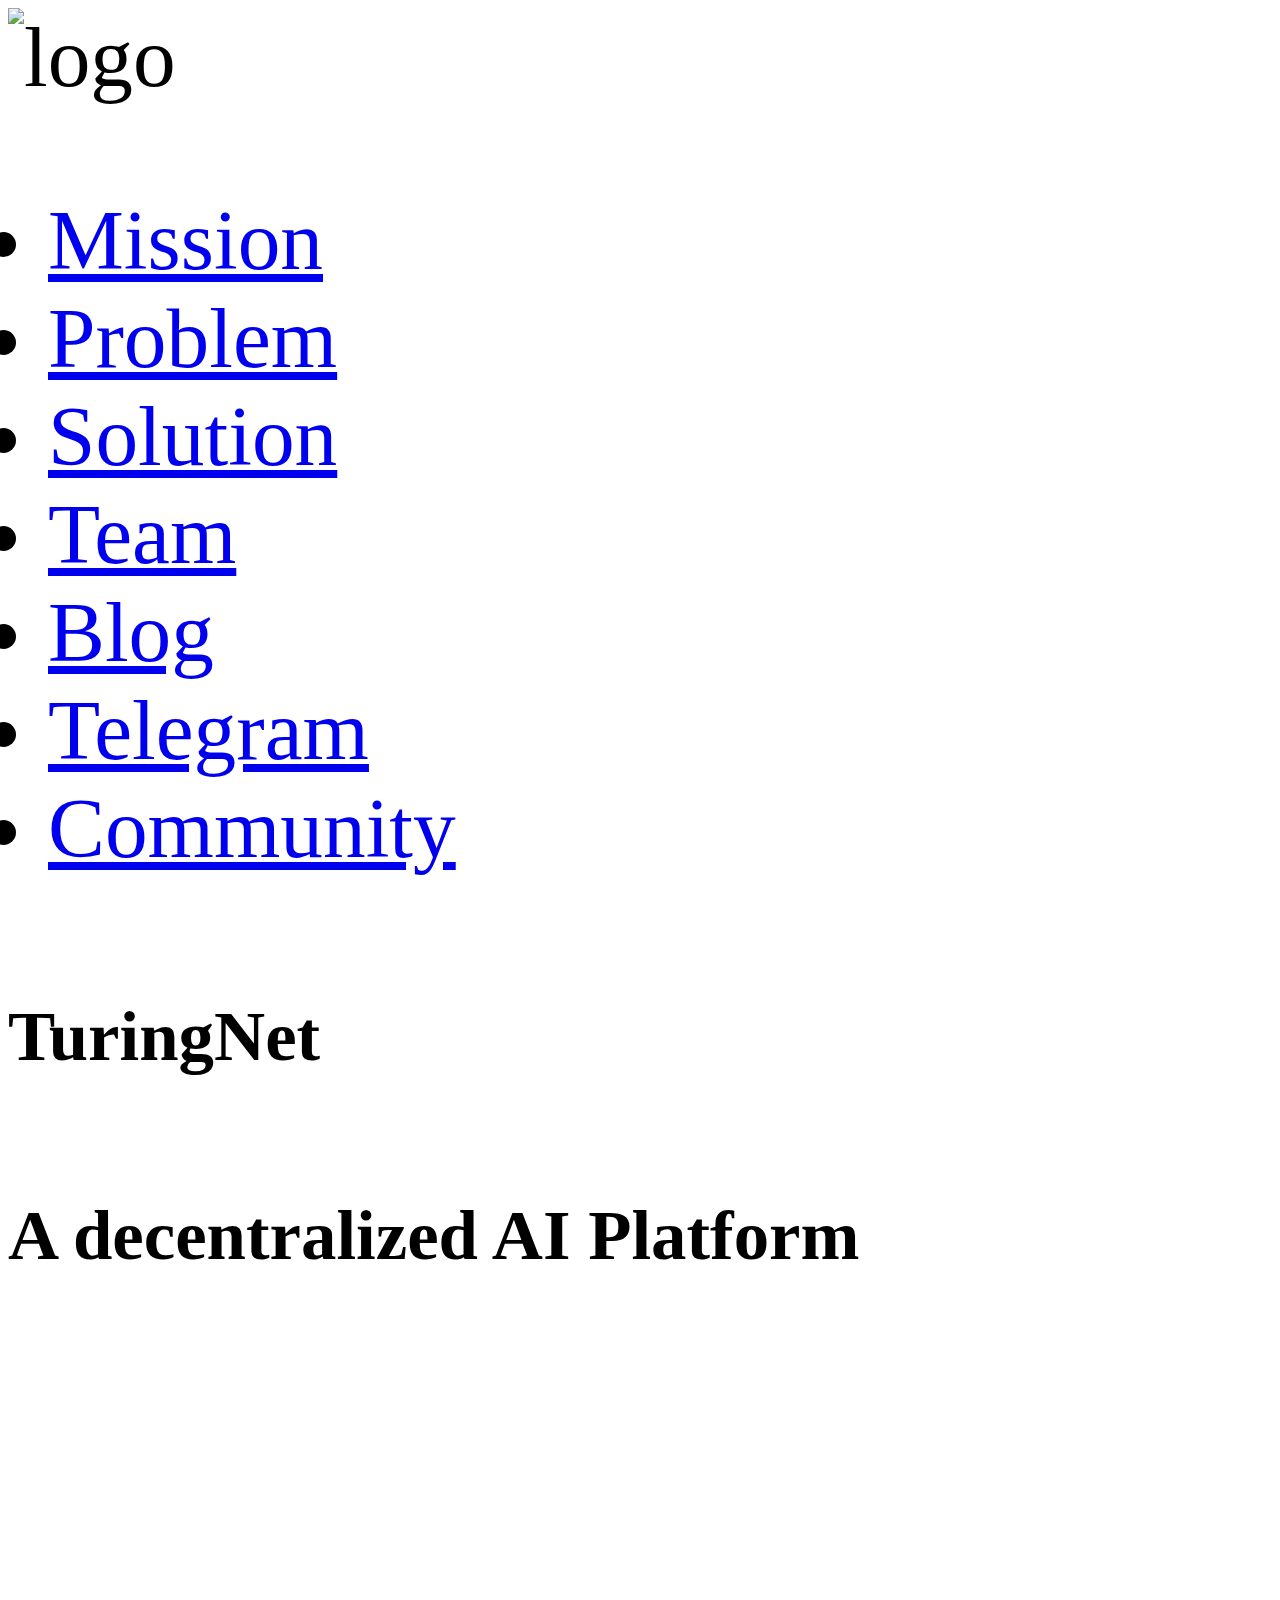
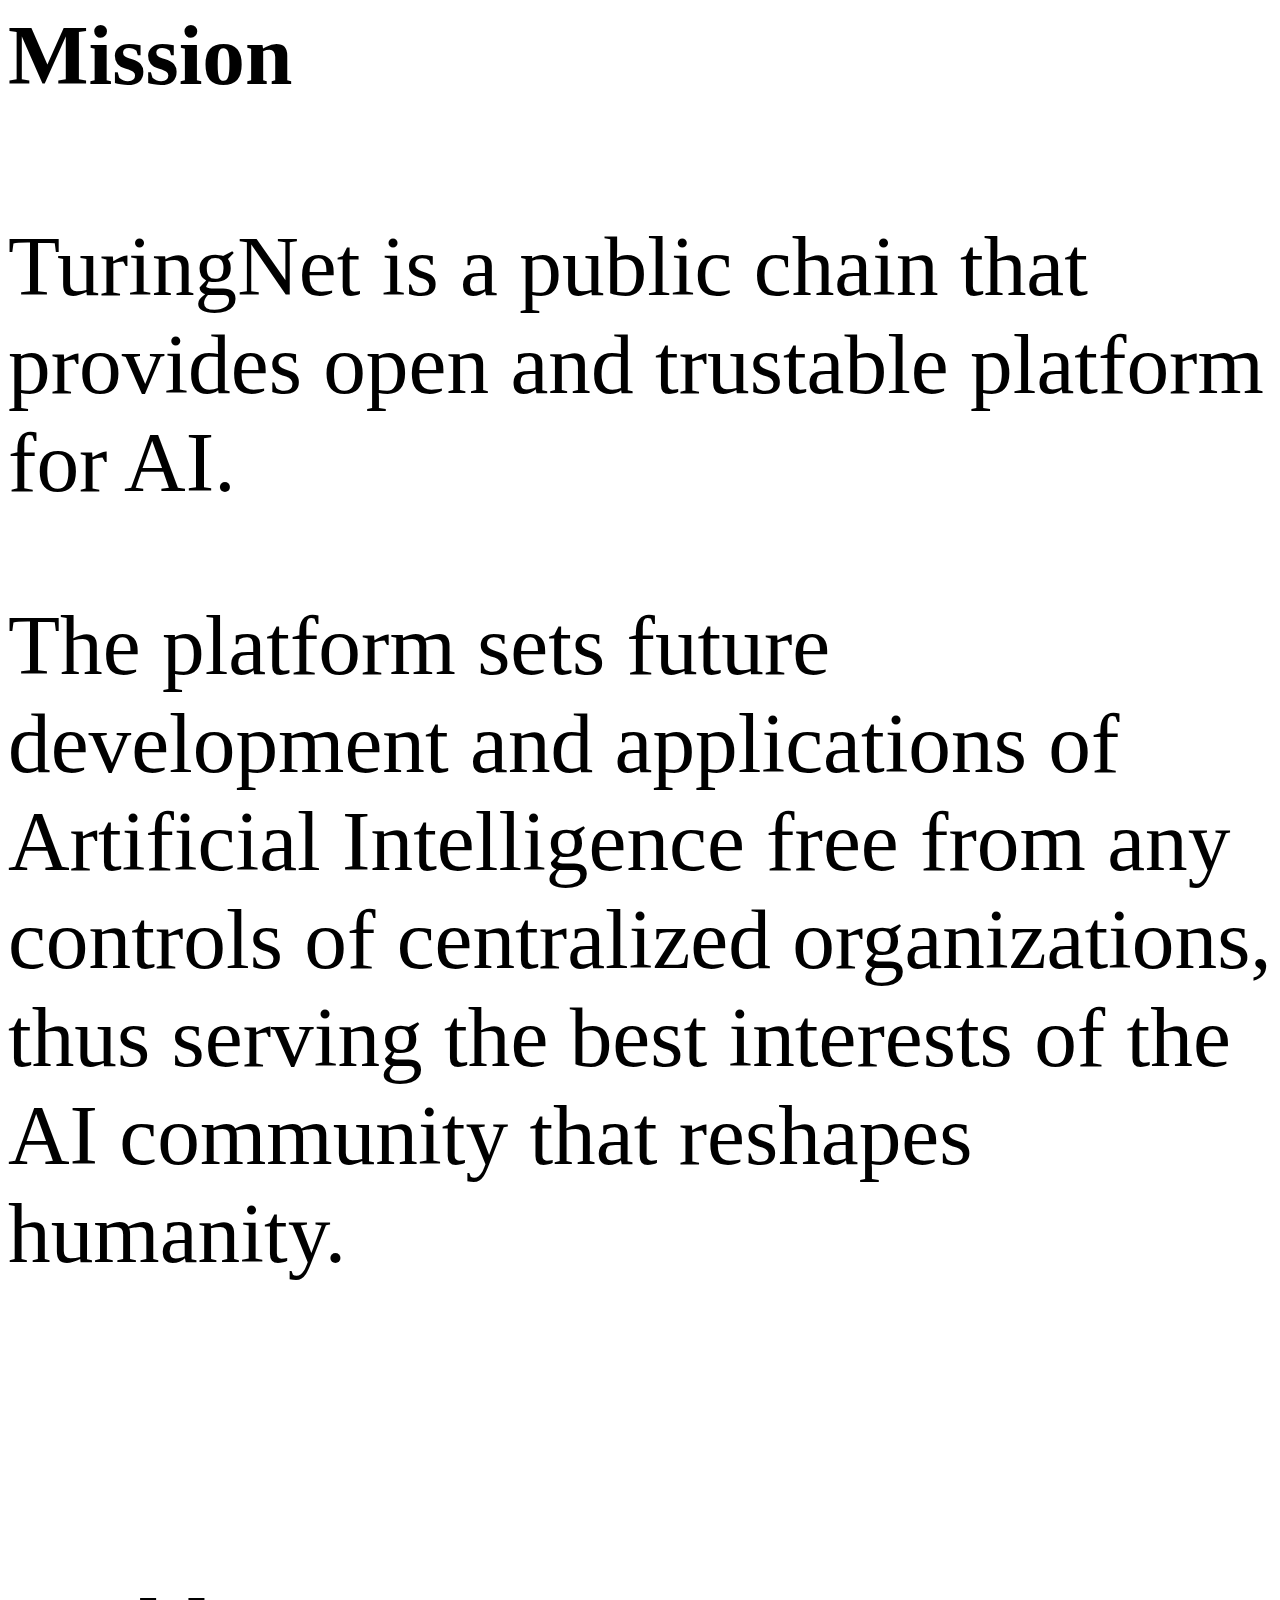
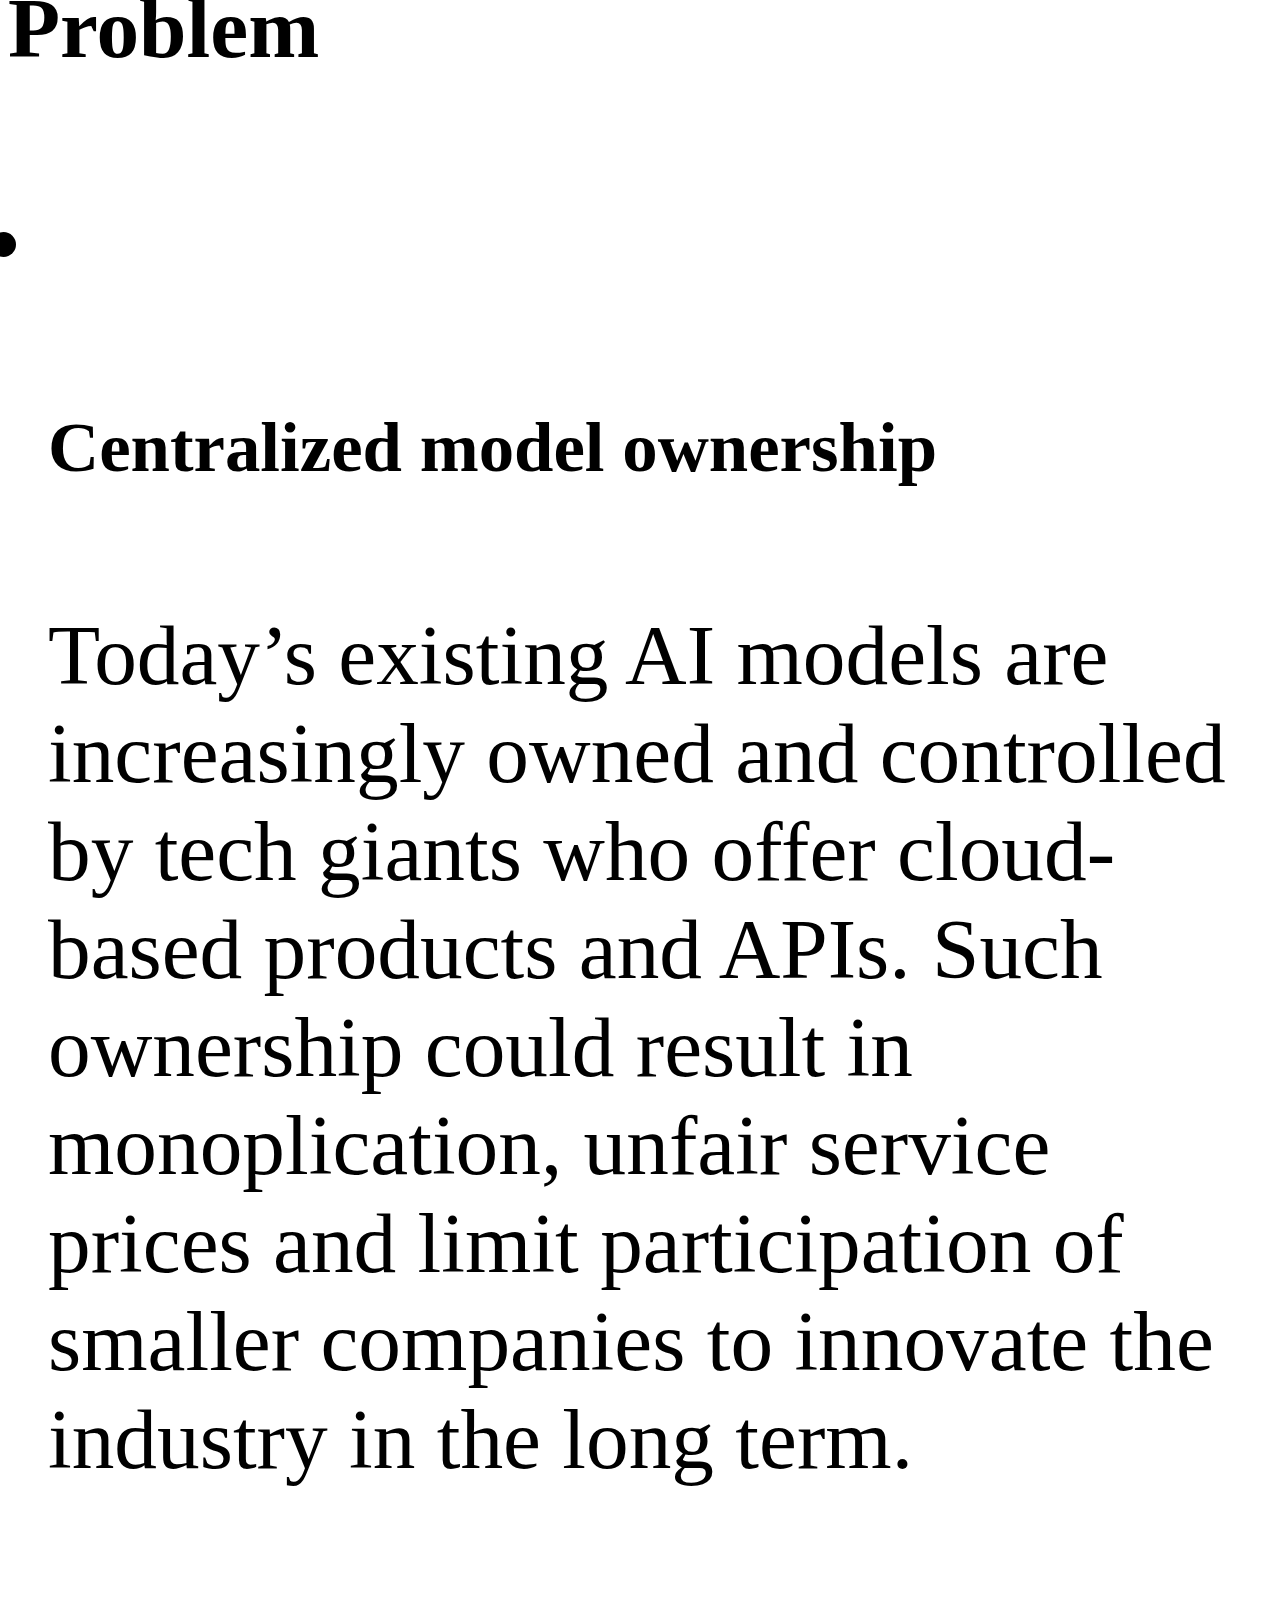
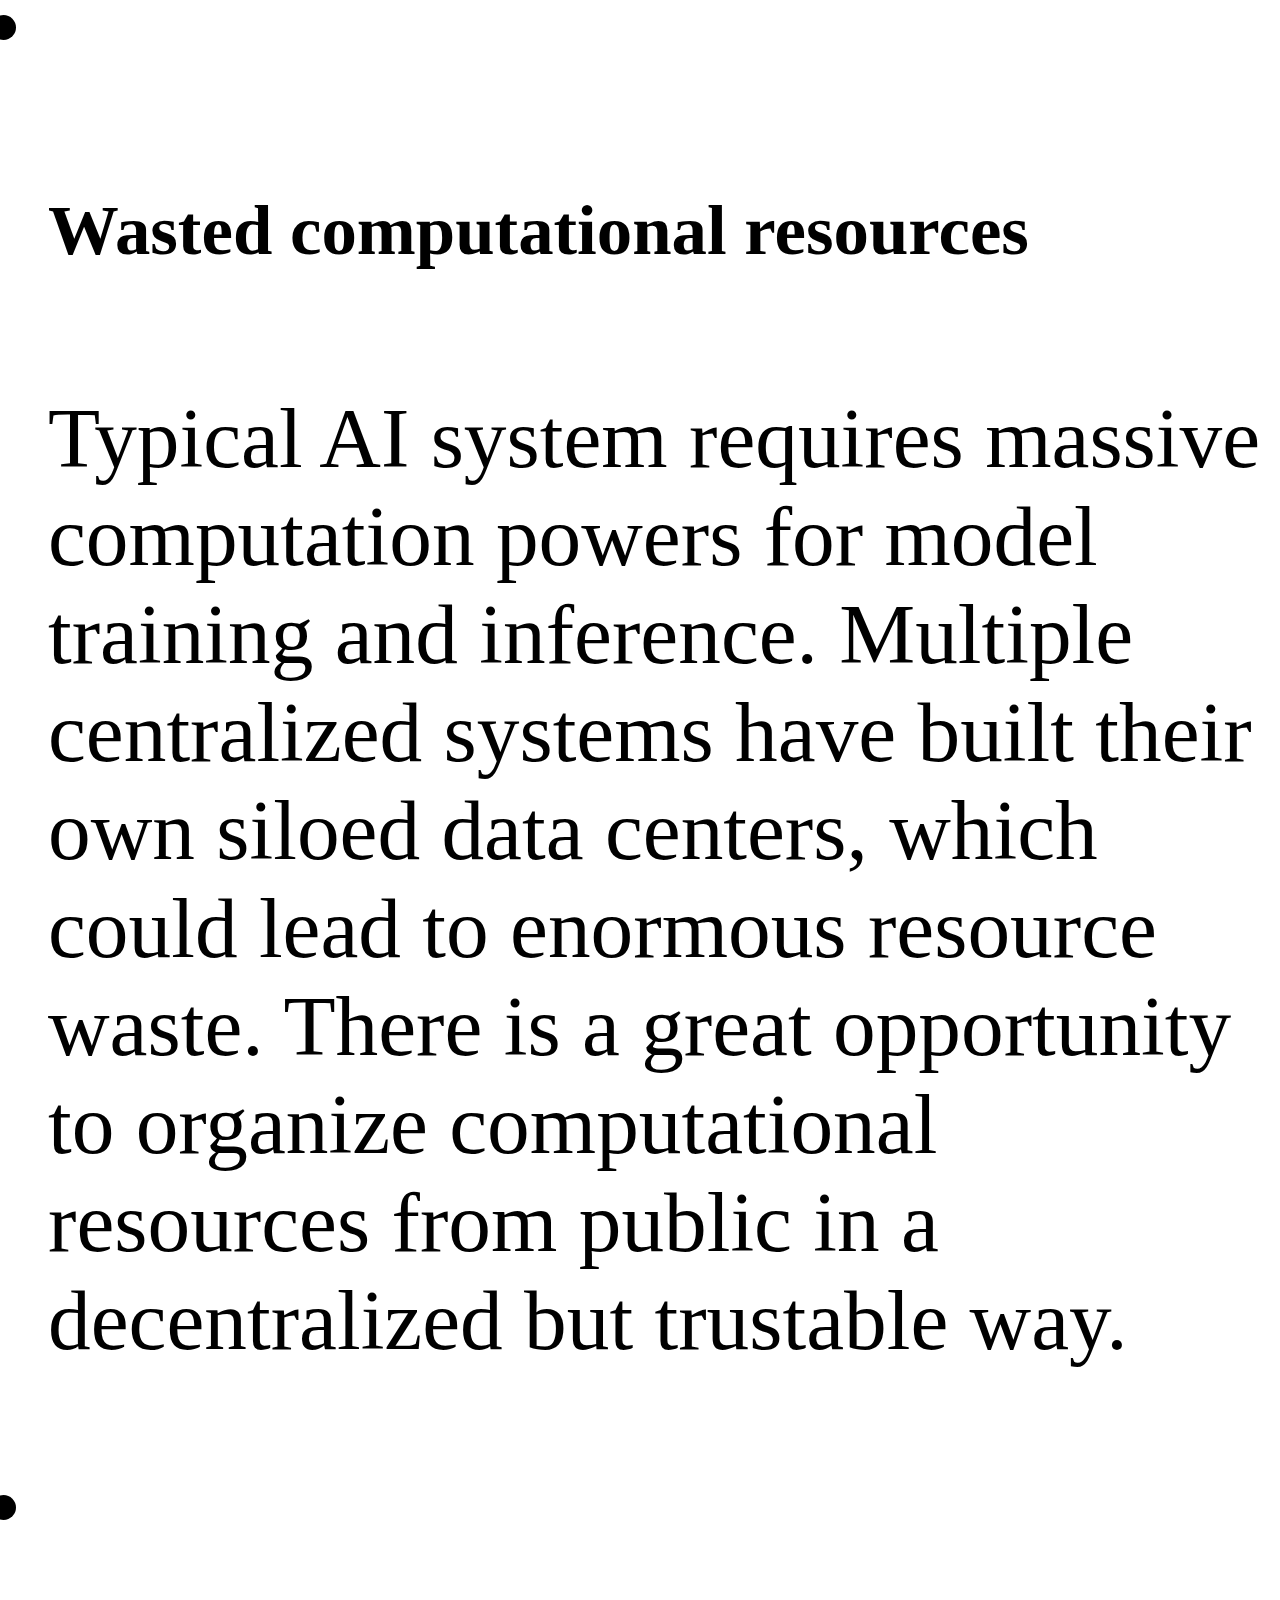
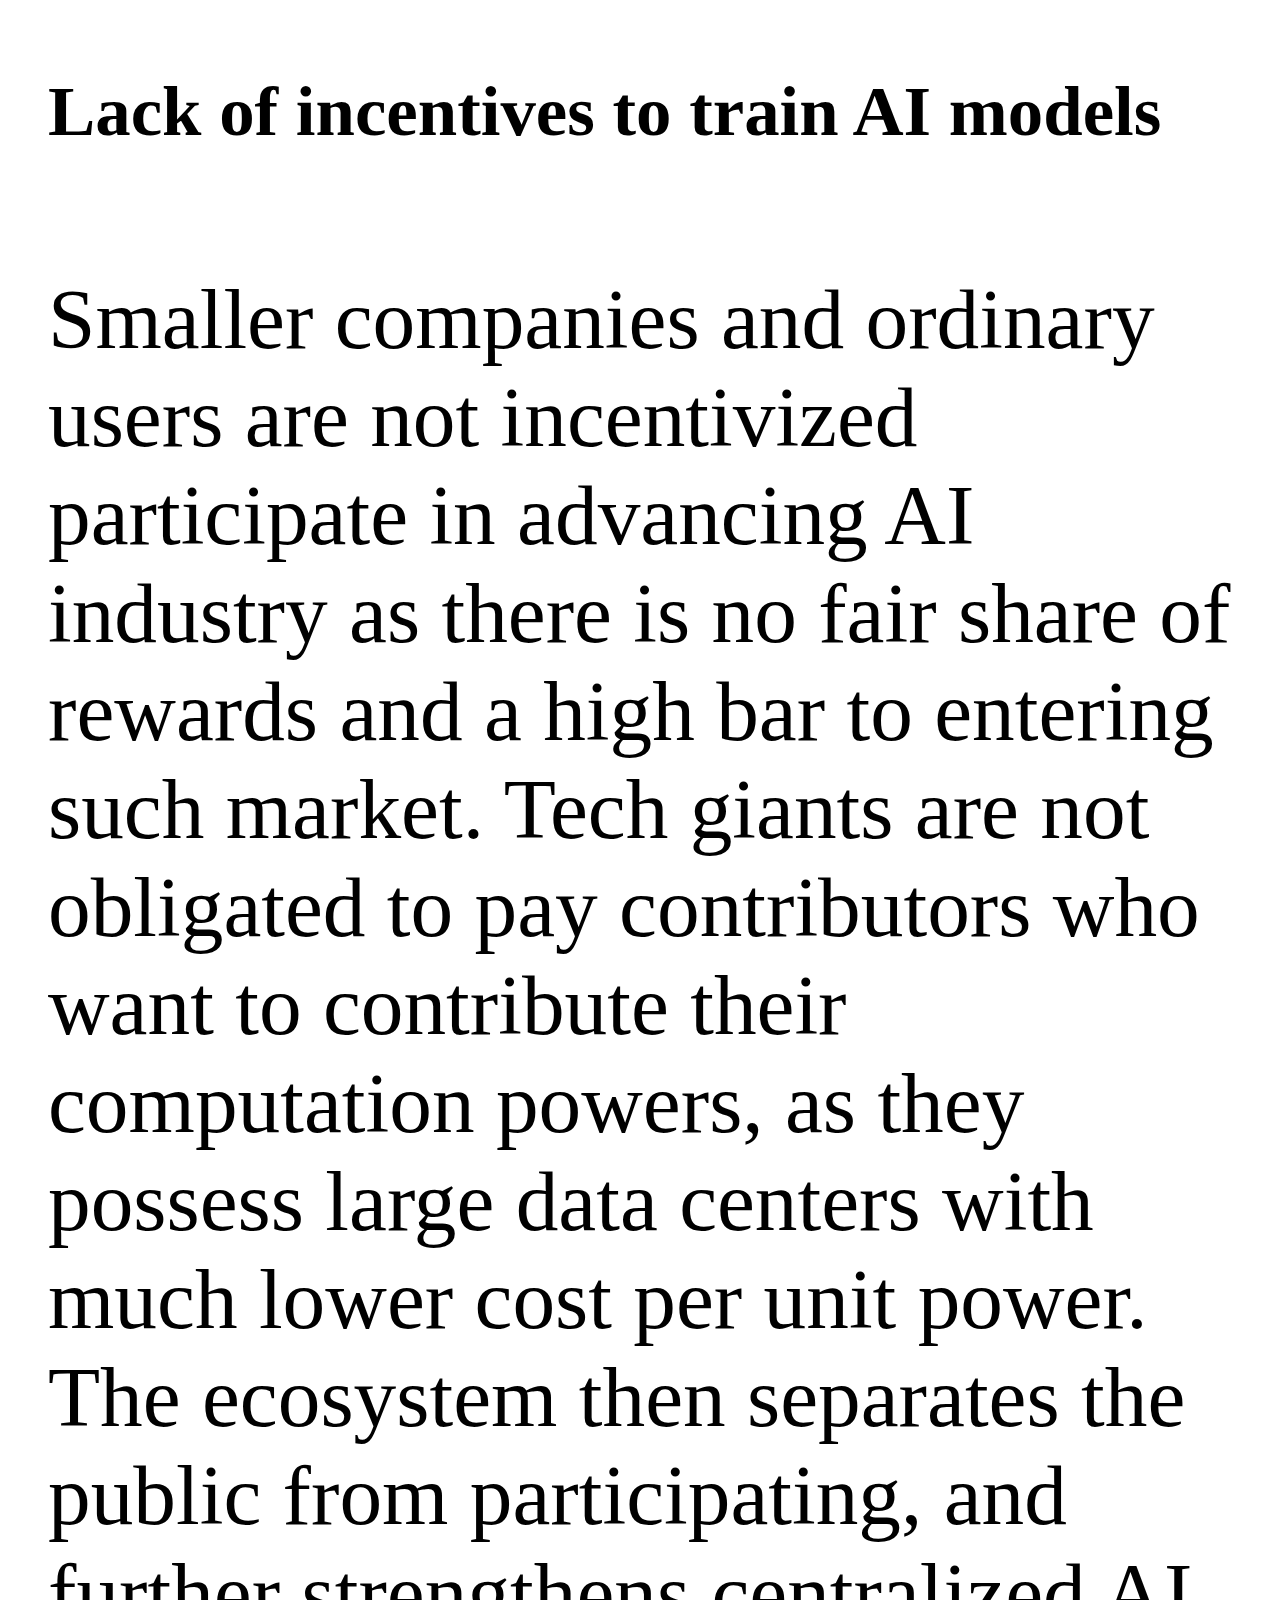
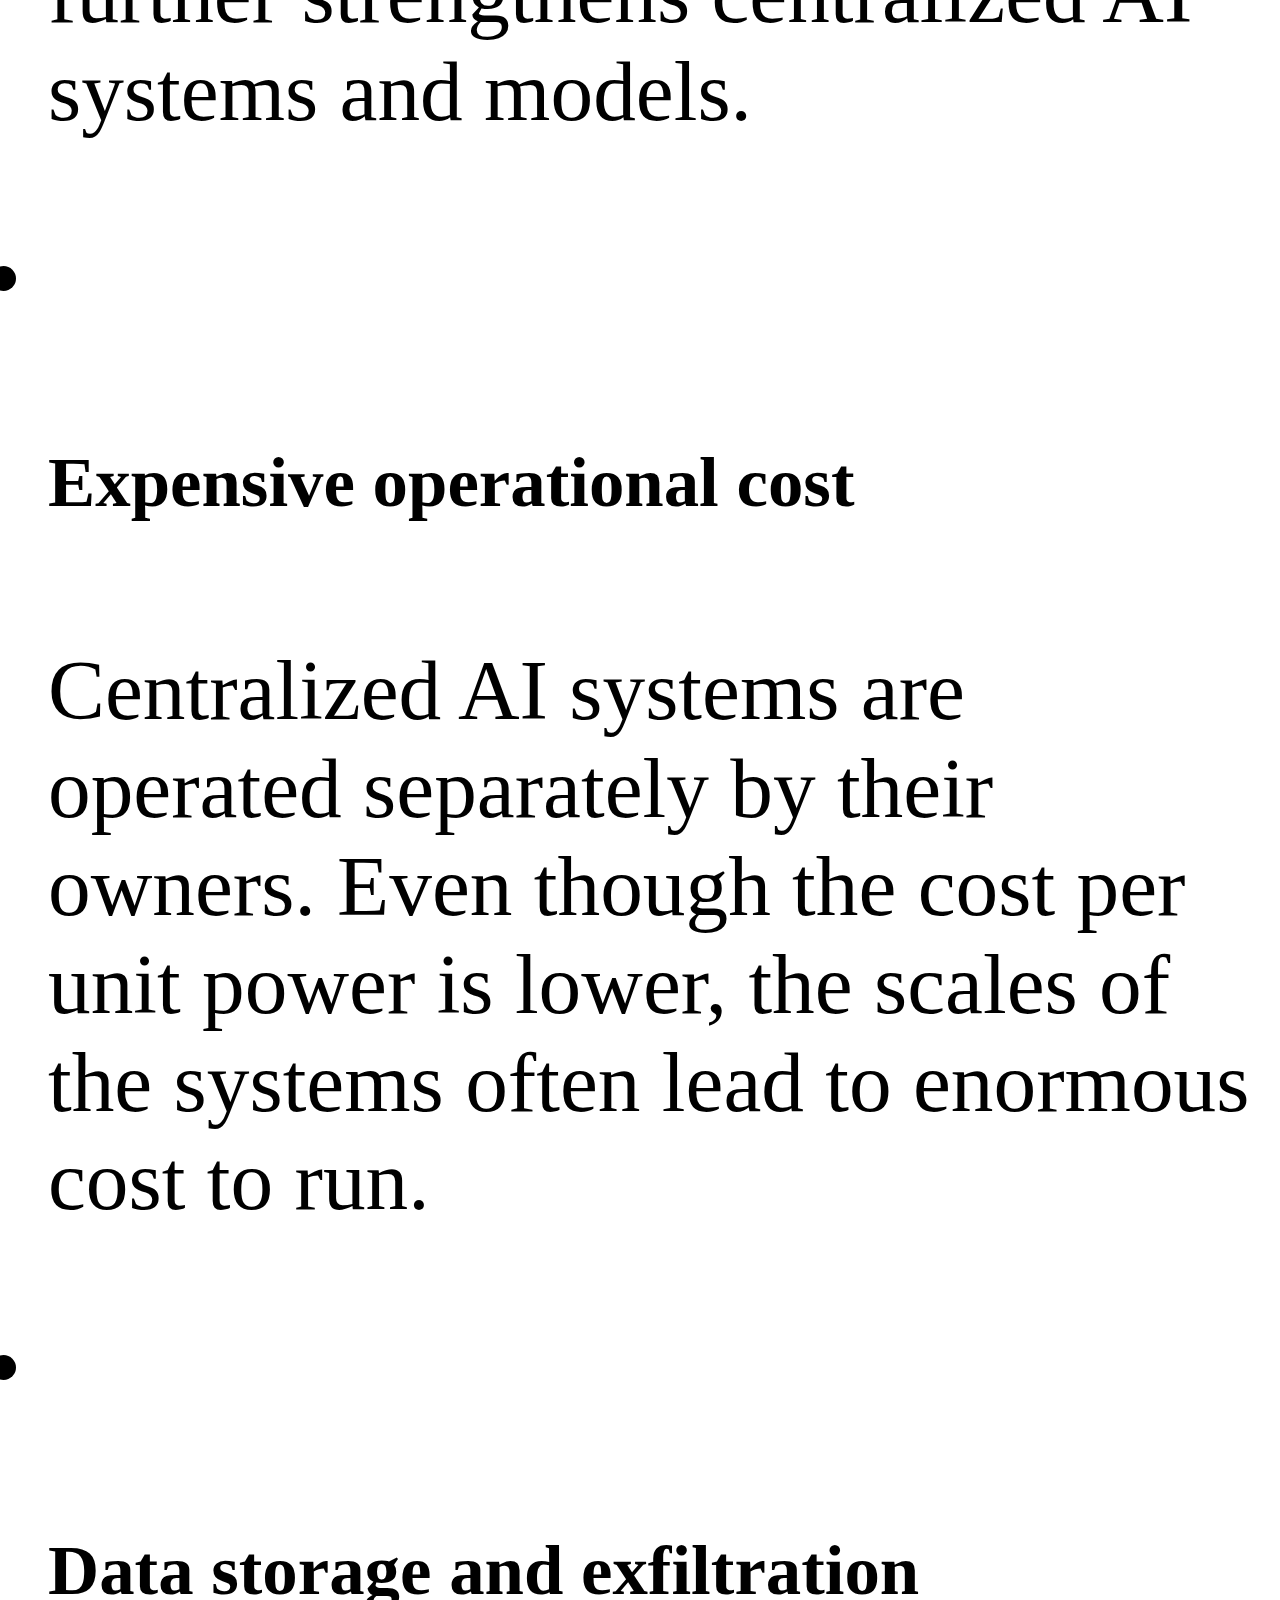
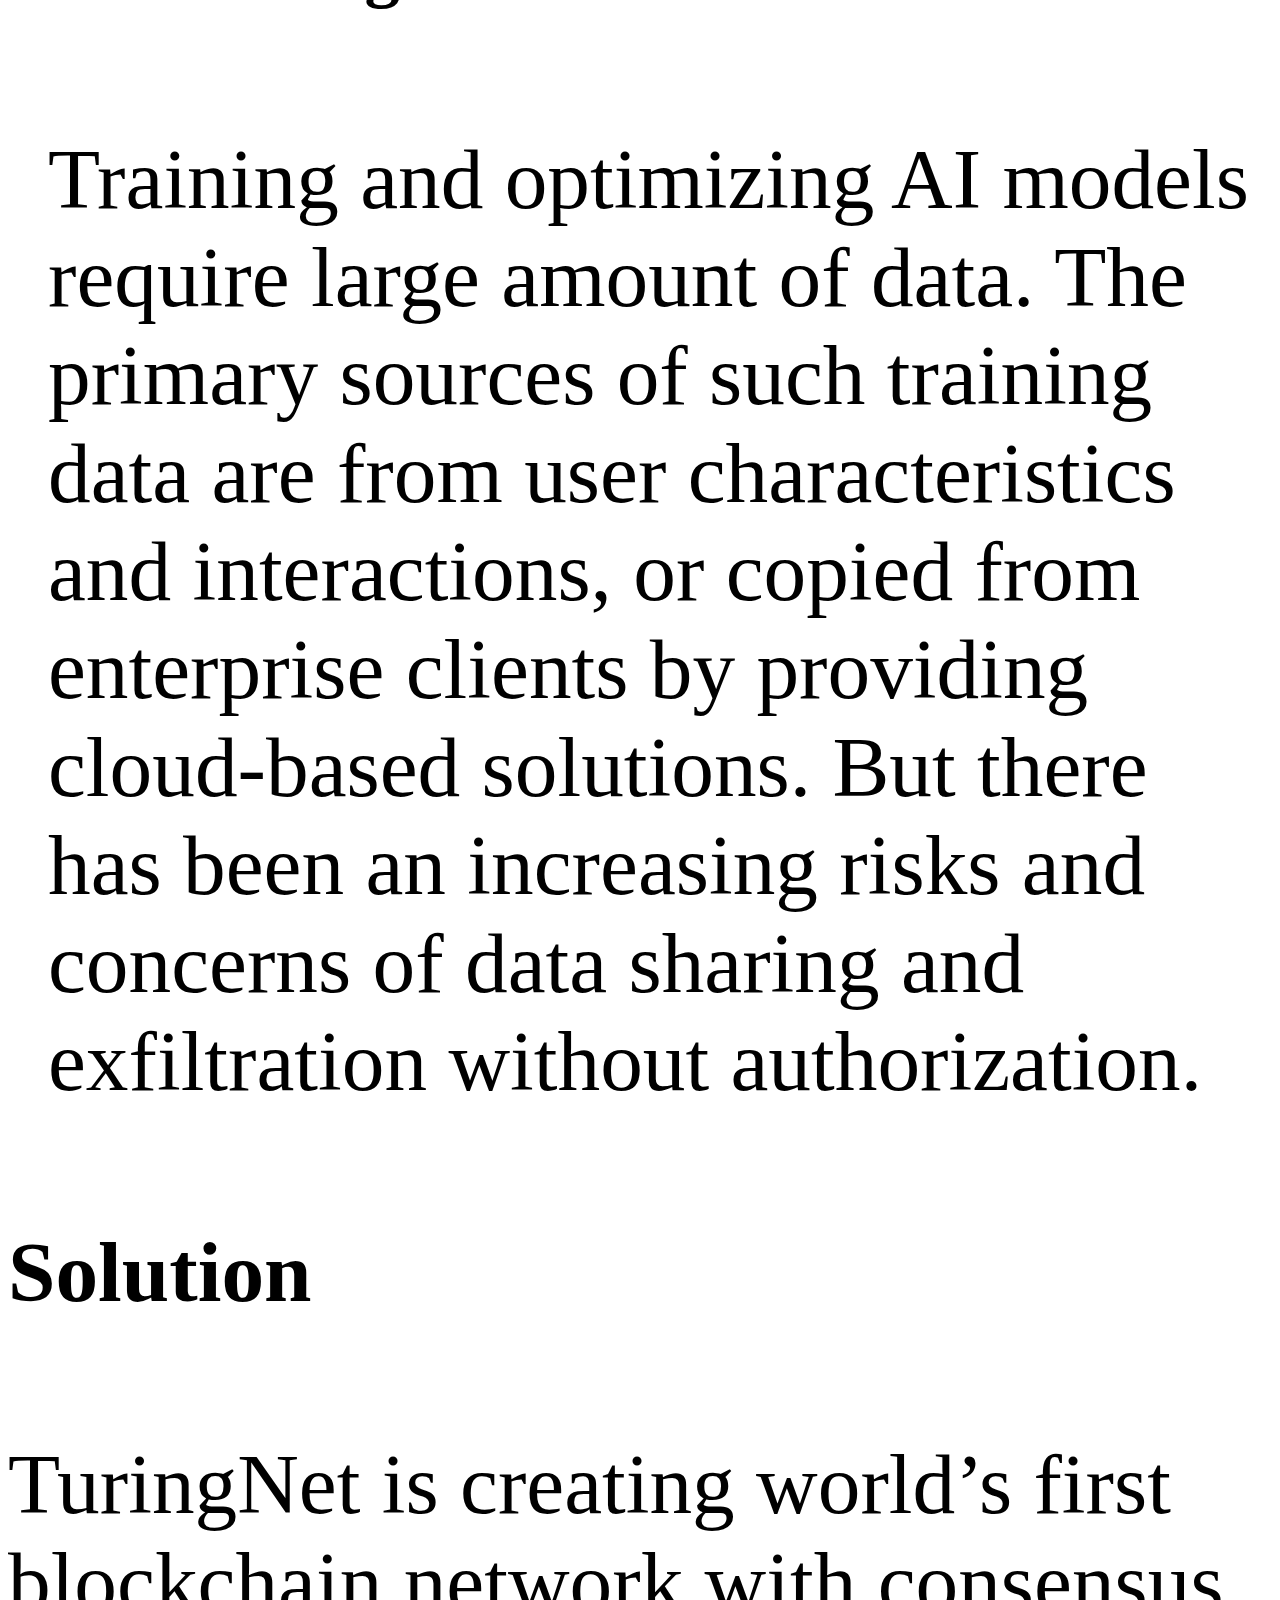
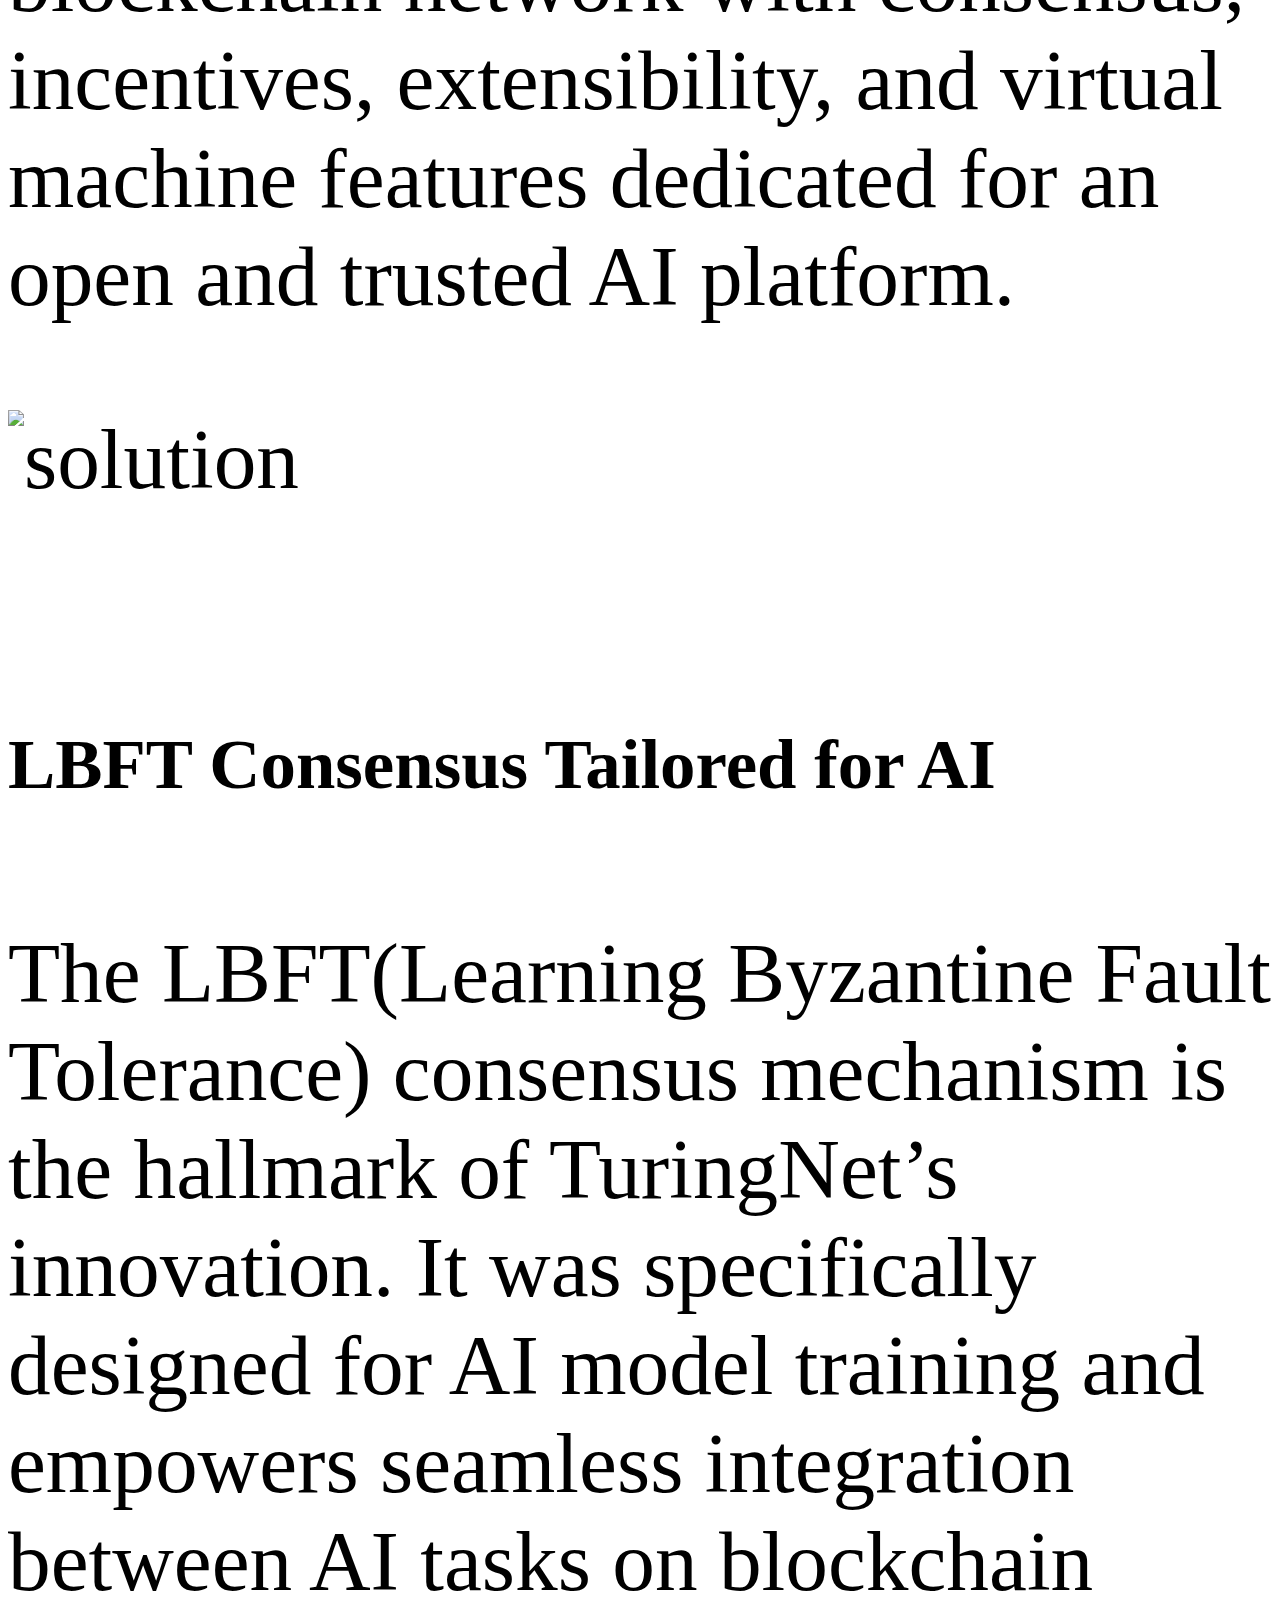
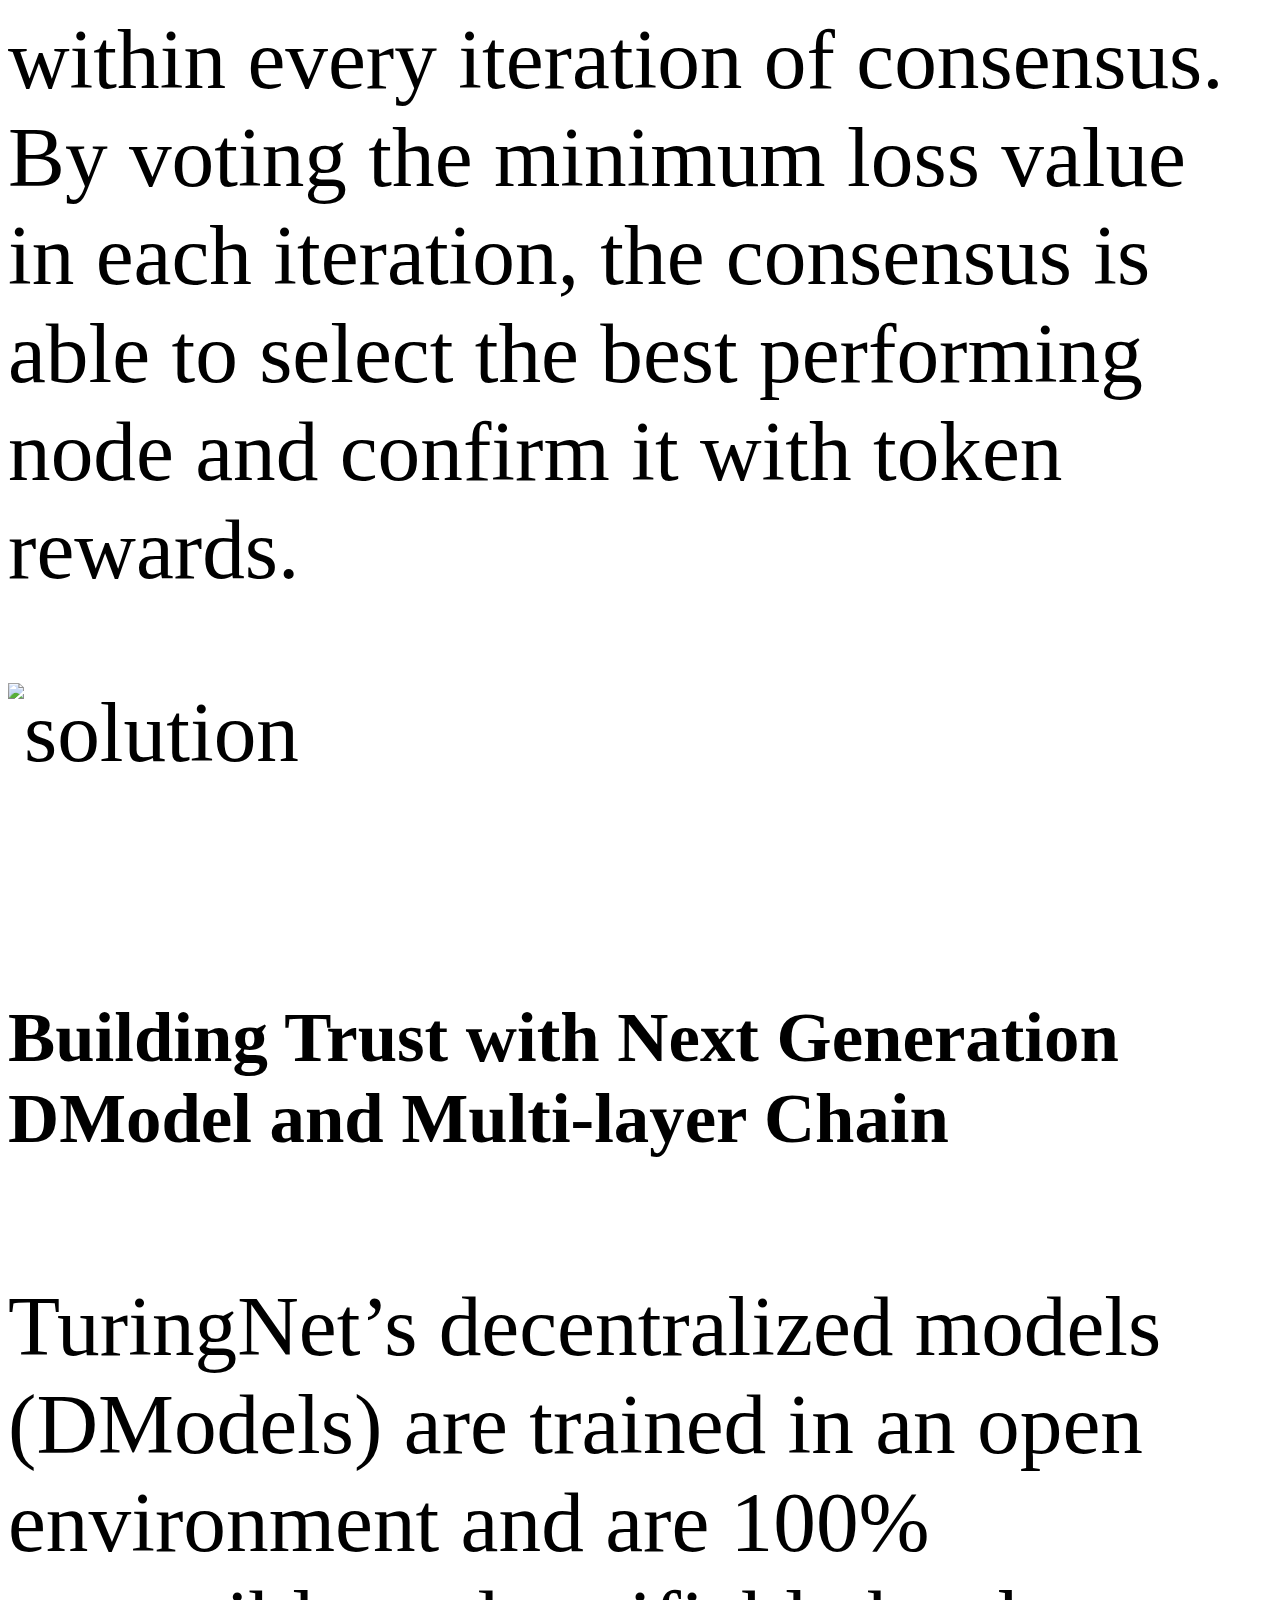
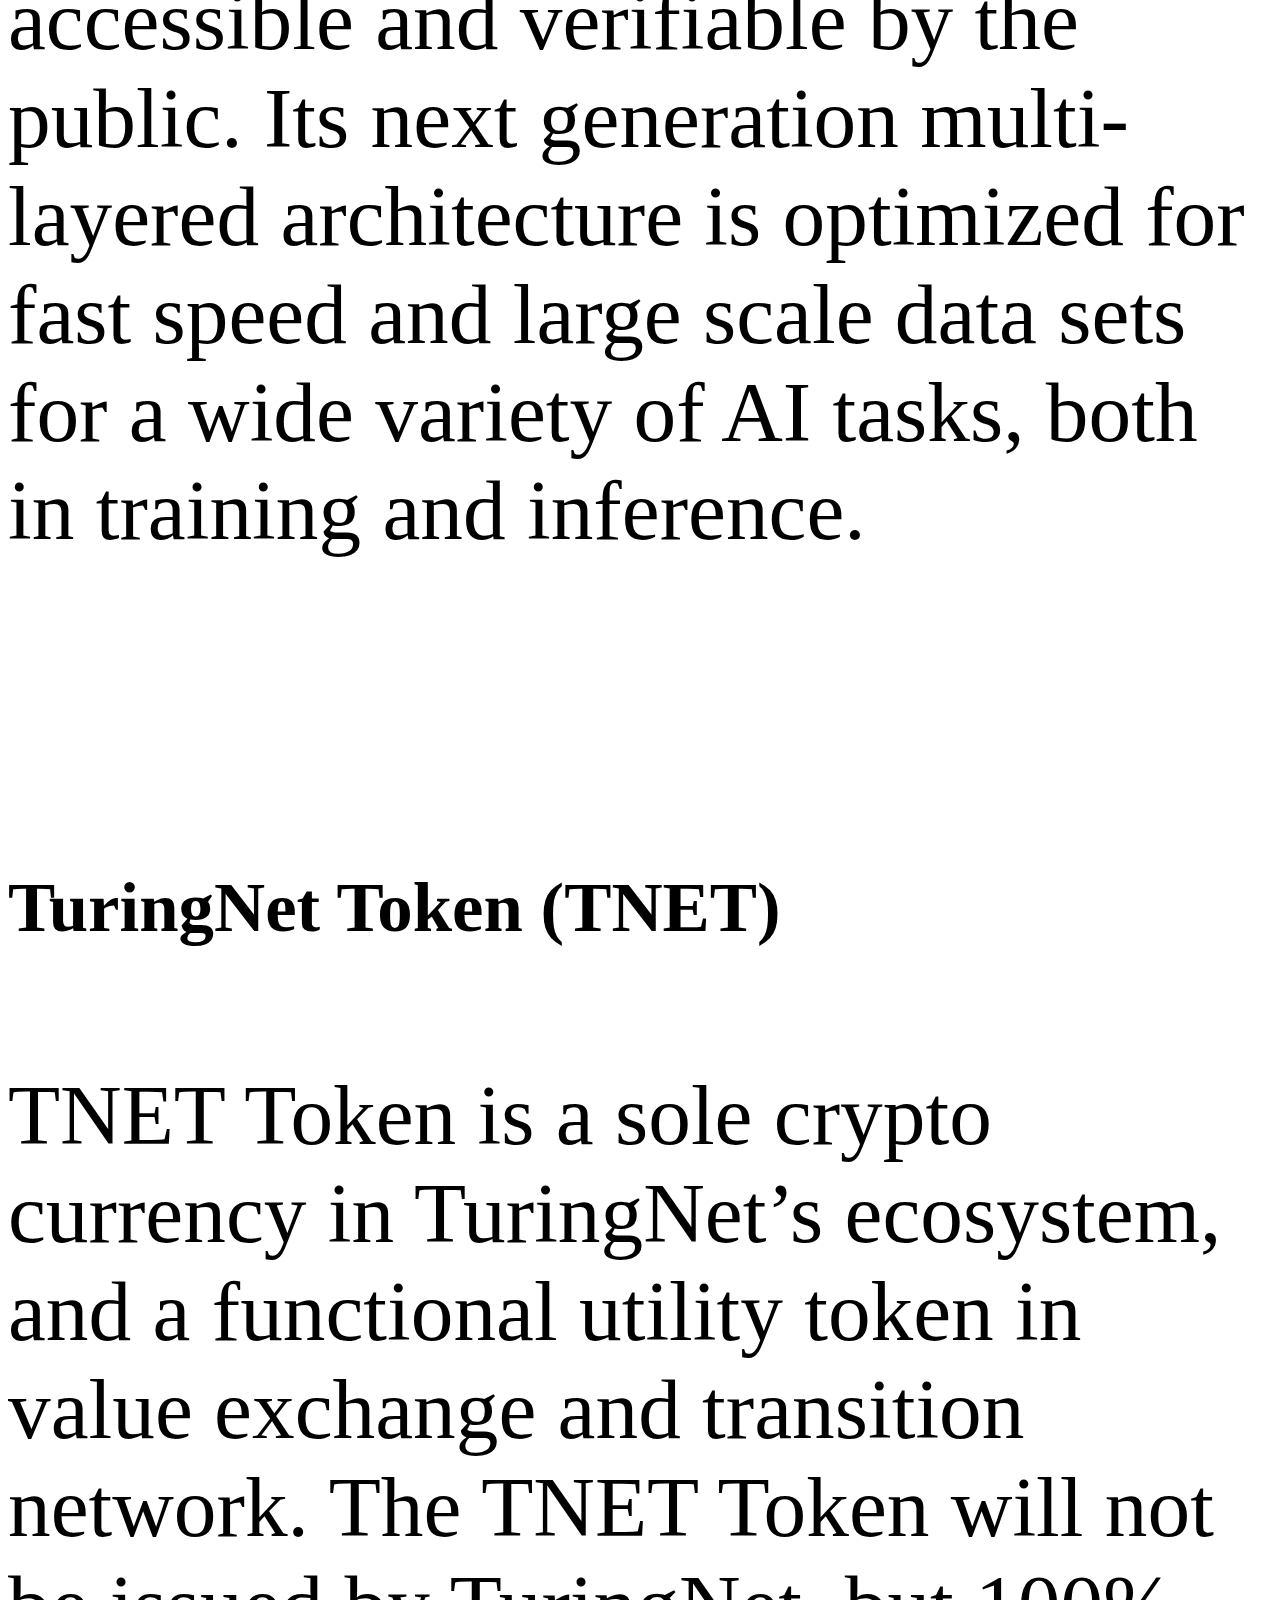
==== index.html @ c0b0a203 "update profile" ====
<!DOCTYPE html>
<html lang="zh">

<head>
    <meta charset="UTF-8">
    <meta http-equiv="X-UA-Compatible" content="IE=edge,chrome=1">
    <meta name="viewport" content="width=device-width, initial-scale=1.0">
    <title>TuringNet</title>
    <link rel="stylesheet" type="text/css" href="./style/index.css">
    <script src="https://code.jquery.com/jquery-3.3.1.min.js"></script>
    <script type="text/javascript">
        //http://www.turingnet.com/index.html?name=block3
        $(() => {
            let fontSize = $(window).width() / 750 * 50;
            $("html").css("fontSize", fontSize + "px");
        });
        // $(window).resize(()=>{
        //     location.reload();
        // })
    </script>
    <script src="./js/index.js"></script>

</head>

<body>
    <div class="container">
        <header>
            <div class="header w-1300">
                <div class="logo">
                    <img src="./img/logo.png" alt="logo">
                </div>
                <div class="nav">
                    <nav>
                        <ul class="cl">
                            <li>
                                <a href="#mission">Mission</a>
                            </li>
                            <li>
                                <a href="#problem">Problem</a>
                            </li>
                            <li>
                                <a href="#solution">Solution</a>
                            </li>
                            <li>
                                <a href="#team">Team</a>
                            </li>
                            <li>
                                <a href="https://medium.com/turingnet" target="_blank">Blog</a>
                            </li>
                            <li>
                                <a href="https://t.me/turingnet" target="_blank">Telegram</a>
                            </li>
                            <li>
                                <a href="#community">Community</a>
                            </li>
                            <!--
                            <li>
                                <a href="#documents">Documents</a>
                            </li>
                            -->
                        </ul>
                    </nav>
                </div>
                <div class="navBtn"></div>
            </div>
        </header>
        <main>
            <div class="content w-1300">
                <div class="banner">
                    <div class="text">
                        <h5 class="f56">TuringNet</h5>
                        <h5 class="f56 small">A decentralized AI Platform</h5>
                        <!-- <img src="./img/banner-text.png" alt=""> -->
                    </div>
                    <div class="icon">
                        <img src="./img/bannerIcon.png" alt="">
                    </div>
                </div>

                <div id="mission" name="Mission">
                    <div class="text cl">
                        <h4 class=f30>Mission</h4>
                        <div class="details">
                            <p class="f22 color-fca m-b-5">TuringNet is a  public chain that provides open and trustable platform for AI.</p>
                            <p class="f22">The platform sets future development and applications of Artificial Intelligence free from any controls
                                of centralized organizations, thus serving the best interests of the AI community that reshapes
                                humanity. </p>
                            <span class="up-left"></span>
                            <span class="low-right"></span>
                        </div>
                    </div>
                    <div class="icon p-30">
                        <img src="./img/aiIcon.png" alt="">
                    </div>
                </div>

                <div id="problem" name="Problem" class="m-t-60 bg-001c58">
                    <h4>Problem</h4>
                    <ul>
                        <li>
                            <div>
                                <img src="./img/problem-icon1.png" alt="">
                            </div>
                            <div>
                                <h5>Centralized model ownership</h5>
                                <p>Today’s existing AI models are increasingly owned and controlled by tech giants who offer
                                    cloud-based products and APIs. Such ownership could result in monoplication, unfair service
                                    prices and limit participation of smaller companies to innovate the industry in the long
                                    term. </p>
                            </div>
                        </li>
                        <li>
                            <div>
                                <img src="./img/problem-icon2.png" alt="">
                            </div>
                            <div>
                                <h5>Wasted computational resources</h5>
                                <p>Typical AI system requires massive computation powers for model training and inference. Multiple
                                    centralized systems have built their own siloed data centers, which could lead to enormous
                                    resource waste. There is a great opportunity to organize computational resources from
                                    public in a decentralized but trustable way.
                                </p>
                            </div>
                        </li>
                        <li>
                            <div>
                                <img src="./img/problem-icon3.png" alt="">
                            </div>
                            <div>
                                <h5>Lack of incentives to train AI models </h5>
                                <p>Smaller companies and ordinary users are not incentivized participate in advancing AI industry
                                    as there is no fair share of rewards and a high bar to entering such market. Tech giants
                                    are not obligated to pay contributors who want to contribute their computation powers,
                                    as they possess large data centers with much lower cost per unit power. The ecosystem
                                    then separates the public from participating, and further strengthens centralized AI
                                    systems and models.
                                </p>
                            </div>
                        </li>
                        <li>
                            <div>
                                <img src="./img/problem-icon4.png" alt="">
                            </div>
                            <div>
                                <h5>Expensive operational cost </h5>
                                <p>Centralized AI systems are operated separately by their owners. Even though the cost per
                                    unit power is lower, the scales of the systems often lead to enormous cost to run.
                                </p>
                            </div>
                        </li>
                        <li>
                            <div>
                                <img src="./img/problem-icon5.png" alt="">
                            </div>
                            <div>
                                <h5>Data storage and exfiltration </h5>
                                <p>Training and optimizing AI models require large amount of data. The primary sources of such
                                    training data are from user characteristics and interactions, or copied from enterprise
                                    clients by providing cloud-based solutions. But there has been an increasing risks and
                                    concerns of data sharing and exfiltration without authorization.
                                </p>
                            </div>
                        </li>
                    </ul>
                </div>

                <div id="solution" name="Solution" class="m-t-60 bg-080f32">
                    <h4>Solution</h4>
                    <p>TuringNet is creating world’s first blockchain network with consensus, incentives, extensibility, and
                        virtual machine features dedicated for an open and trusted AI platform.
                    </p>
                    <div class="hintIcon p-30 m-b-30">
                        <img src="./img/solution1.png" alt="solution">
                    </div>
                    <div class="sol-item">
                        <div class="icon">
                            <img src="./img/solution-icon1.png" alt="">
                        </div>
                        <div class="text">
                            <h5>LBFT Consensus Tailored for AI</h5>
                            <p>The LBFT(Learning Byzantine Fault Tolerance) consensus mechanism is the hallmark of TuringNet’s
                                innovation. It was specifically designed for AI model training and empowers seamless integration
                                between AI tasks on blockchain within every iteration of consensus. By voting the minimum
                                loss value in each iteration, the consensus is able to select the best performing node and
                                confirm it with token rewards.
                            </p>
                        </div>
                    </div>
                    <div class="introIcon p-30 m-b-30">
                        <img src="./img/solution2.png" alt="solution">
                    </div>
                    <div class="sol-item">
                        <div class="icon">
                            <img src="./img/solution-icon2.png" alt="">
                        </div>
                        <div class="text">
                            <h5>Building Trust with Next Generation DModel and Multi-layer Chain</h5>
                            <p>TuringNet’s decentralized models (DModels) are trained in an open environment and are 100% accessible
                                and verifiable by the public. Its next generation multi-layered architecture is optimized
                                for fast speed and large scale data sets for a wide variety of AI tasks, both in training
                                and inference.
                            </p>
                        </div>
                    </div>
                    <div class="sol-item">
                        <div class="icon">
                            <img src="./img/solution-icon3.png" alt="">
                        </div>
                        <div class="text">
                            <h5 style="padding-top: 6px">TuringNet Token (TNET)</h5>
                            <p>TNET Token is a sole crypto currency in TuringNet’s ecosystem, and a functional utility token
                                in value exchange and transition network. The TNET Token will not be issued by TuringNet,
                                but 100% distributed to miners who accomplish mining tasks on TuringNet’s platform operated
                                by smart contract.
                            </p>
                        </div>
                    </div>
                </div>

                <div id="team" name="Team" class="m-t-60 bg-080f32 member">
                    <h4>Team</h4>
                    <ul class="cl">
                        <li>
                            <img src="./img/hong.png" alt="">
                            <h6>Kai Wen</h6>
                            <p> Stanford Ph.D with expertise in Quantum Computing, Cryptography, Information Theory, and Optimization
                                Algorithm. Hands-on experience at Google in AI and Machine Learning. Successful series entrepreneur
                                that provides AI solutions to government sector and Fortune 500 companies.
                            </p>
                            <div class="allIntro">
                                Stanford Ph.D with expertise in Quantum Computing, Cryptography, Information Theory, and Optimization Algorithm. Hands-on
                                experience at Google in AI and Machine Learning. Successful series entrepreneur that provides
                                AI solutions to government sector and Fortune 500 companies.
                            </div>
                        </li>
                        <li>
                            <img src="./img/kai.png" alt="">
                            <h6>Jun Hong</h6>
                            <p>Former Senior Engineer at Google specializes in Machine Learning (filed multiple patents),
                                Artificial Intelligence, Distributed Systems and GAN. Founder of Alphabet Blockchain Community
                                and an ex-Chairman of the Open Source Software Association of Chinese Academy of Science.
                            </p>
                            <div class="allIntro">
                                Crypto entrepreneur and a former Senior Engineer at Google specializes in Machine Learning (filed multiple patents), Artificial
                                Intelligence, Distributed Systems and GAN. Founder of Alphabet Blockchain Community and an
                                ex-Chairman of the Open Source Software Association of Chinese Academy of Science.
                            </div>
                        </li>
                        <li>
                            <img src="./img/dany.png" alt="">
                            <h6>Dany Houde </h6>
                            <p> Expertise in Distributed Systems and Encryption Algorithms. Former Senior Engineer at Amazon
                                where he drastically improved robustness of Amazon’s EDI platform by implementing key security
                                enhancements using encryption and secure communication and storage mechanisms.
                            </p>
                            <div class="allIntro">
                                Expertise in Distributed Systems and Encryption Algorithms. Former Senior Engineer at Amazon where he drastically improved
                                robustness of Amazon’s EDI platform by implementing key security enhancements using encryption
                                and secure communication and storage mechanisms.
                            </div>
                        </li>
                        <li>
                            <img src="./img/bella.png" alt="">
                            <h6>Bella Wang</h6>
                            <p> Innovative business strategist and crypto enthusiast. Over 10 years of business background from
                                Google and Tencent in the areas of operations, business development, technical partnership
                                and talent management.
                            </p>
                            <div class="allIntro">
                                Innovative business strategist and crypto enthusiast. Over 10 years of business background from Google and Tencent in the
                                areas of operations, business development, technical partnership and talent management.
                            </div>
                        </li>
                    </ul>
                </div>

                <div id="advisory" name="Team" class="m-t-60 bg-001c58 member">
                    <h4>Advisory Board</h4>
                    <ul class="cl">
                        <li>
                            <img src="./img/Weigend.png" alt="">
                            <h6>Andreas Weigend</h6>
                            <p>Former Chief Scientist of Amazon.com and the author of the book Data for the People (2017). Teaches
                                "Social Data Revolution" on applications of predictive analytics and the impact of big data
                                on individuals, business and society at the UC Berkeley and Fudan University in Shanghai.
                                Advisor to Alibaba, Goldman Sachs, World Economic Forum and various others. Stanford Ph.D.
                            </p>
                            <div class="allIntro">
                                Former Chief Scientist of Amazon.com and the author of the book Data for the People (2017). Teaches "Social Data Revolution"
                                on applications of predictive analytics and the impact of big data on individuals, business
                                and society at the UC Berkeley and Fudan University in Shanghai. Advisor to Alibaba, Goldman
                                Sachs, World Economic Forum and various others. Stanford Ph.D.
                            </div>
                        </li>
                        <li>
                            <img src="./img/Mr-Tim.png" alt="">
                            <h6>Tim Brencht</h6>
                            <p>Associate Professor in the Cheriton School of Computer Science at the University of Waterloo.
                                A Research Scientist at multiple top tier institutions including Netflix, IBM’s Center for
                                Advanced Studies, and HP Labs. Also an Associate Professor at York University and a Visiting
                                Professor at EPFL.
                            </p>
                            <div class="allIntro">
                                Associate Professor in the Cheriton School of Computer Science at the University of Waterloo. A Research Scientist at multiple
                                top tier institutions including Netflix, IBM’s Center for Advanced Studies, and HP Labs.
                                Also an Associate Professor at York University and a Visiting Professor at EPFL.
                            </div>
                        </li>
                        <li>
                            <img src="./img/person.png" alt="">
                            <h6>Tao Xie</h6>
                            <p>Professor and Willett Faculty Scholar in the Department of Computer Science at the University
                                of Illinois at Urbana-Champaign. ACM Distinguished Scientist and an IEEE Fellow. Received
                                multiple awards including NSF CAREER Award, Microsoft Research Outstanding Collaborators
                                Award, Microsoft Research Software Engineering Innovation Foundation Award, Google Faculty
                                Research Award, IBM Jazz Innovation Award, and IBM Faculty Awards.
                            </p>
                            <div class="allIntro">
                                Professor and Willett Faculty Scholar in the Department of Computer Science at the University of Illinois at Urbana-Champaign.
                                ACM Distinguished Scientist and an IEEE Fellow. Received multiple awards including NSF CAREER
                                Award, Microsoft Research Outstanding Collaborators Award, Microsoft Research Software Engineering
                                Innovation Foundation Award, Google Faculty Research Award, IBM Jazz Innovation Award, and
                                IBM Faculty Awards.
                            </div>
                        </li>
                        <li>
                            <img src="./img/Mr-Wang.png" alt="">
                            <h6>Leo Wang </h6>
                            <p>Chief Token Architect of TuringNet. Over 17 years of field experience in high tech, and an active
                                Angel Investor of 300+ successful investment since 2011. Manages a fund of 100 Million USD
                                focusing on AI and Blockchain Technology. Early investor of NEO, QuarkChain and Dxchain.
                            </p>
                            <div class="allIntro">
                                Chief Token Architect of TuringNet. Over 17 years of field experience in high tech, and an active Angel Investor of 300+
                                successful investment since 2011. Manages a fund of 100 Million USD focusing on AI and Blockchain
                                Technology. Early investor of NEO, QuarkChain and Dxchain.
                            </div>
                        </li>
                    </ul>
                </div>
                <!--
                <div id="documents" name="Documents" class="m-t-60 bg-001c58">
                    <h4>Documents</h4>
                    <div class="dis-flex-center">
                        <div class="icon">
                            <img src="./img/document.png" alt="">
                        </div>
                        <div class="text">
                            <h6>Download our whitepaper to learn more details</h6>
                            <div class="dis-flex-center m-b-30">
                                <img src="./img/docIcon2.png" alt="">
                                <a href="/whitepaper.pdf">Whitepaper</a>
                            </div>
                            <div class="dis-flex-center">
                                <img src="./img/docIcon2.png" alt="">
                                <a href="/terms.pdf">Token Sale Terms and Conditions</a>
                            </div>
                        </div>
                    </div>
                </div>
              -->

                <div id="community" name="Community" class="m-t-60 bg-080f32">
                    <h4>Community</h4>
                    <p>Join our community today to receive news and updates </p>
                    <!-- <div class="input">
                        <input type="text" placeholder="Email(Required)" class="m-r-56">
                        <input type="text" placeholder="Name">
                    </div>
                    <a href="javascript:;" class="btn">Receive Updates</a> -->
                    <form action="https://turingnet.us19.list-manage.com/subscribe/post?u=b83bf3a2ba4e4acaab4e4005a&amp;id=10f644350c" method="post"
                        id="mc-embedded-subscribe-form" name="mc-embedded-subscribe-form" class="validate" target="_blank" novalidate>
                        <input type="email" value="" name="EMAIL" class="email" id="mce-EMAIL" placeholder="email address" required>
                        <!-- real people should not fill this in and expect good things - do not remove this or risk form bot signups-->
                        <div style="position: absolute; left: -5000px;" aria-hidden="true">
                            <input type="text" name="b_b83bf3a2ba4e4acaab4e4005a_10f644350c" tabindex="-1" value="">
                        </div>
                        <input type="submit" value="Subscribe" name="subscribe" id="mc-embedded-subscribe" class="button">
                    </form>
                    <div class="follow">
                        <span>Follow us on</span>
                        <ul>
                            <li>
                                <a href="https://www.facebook.com/turingnet/" target="_blank">
                                    <img src="./img/facebook.png" alt="">
                                </a>
                            </li>
                            <li>
                                <a href="https://t.me/turingnet" target="_blank">
                                    <img src="./img/plane.png" alt="">
                                </a>
                            </li>
                            <li>
                                <a href="https://twitter.com/Turing_Net" target="_blank">
                                    <img src="./img/witte.png" alt="">
                                </a>
                            </li>
                            <li>
                                <a href="https://medium.com/turingnet" target="_blank">
                                    <img src="./img/m.png" alt="">
                                </a>
                            </li>
                            <li>
                                <a href="https://www.reddit.com/user/turing_net" target="_blank">
                                    <img src="./img/robot.png" alt="">
                                </a>
                            </li>
                            <li>
                                <a href="https://github.com/turingnet" target="_blank">
                                    <img src="./img/git.png" alt="">
                                </a>
                            </li>

                        </ul>
                    </div>
                </div>
            </div>
        </main>
        <footer>
            <div class="footer w-1300">Copyright © 2018 TuringNet.com</div>
        </footer>
    </div>
    <div class="box">
        <canvas id="canvas"></canvas>
    </div>
</body>

</html>
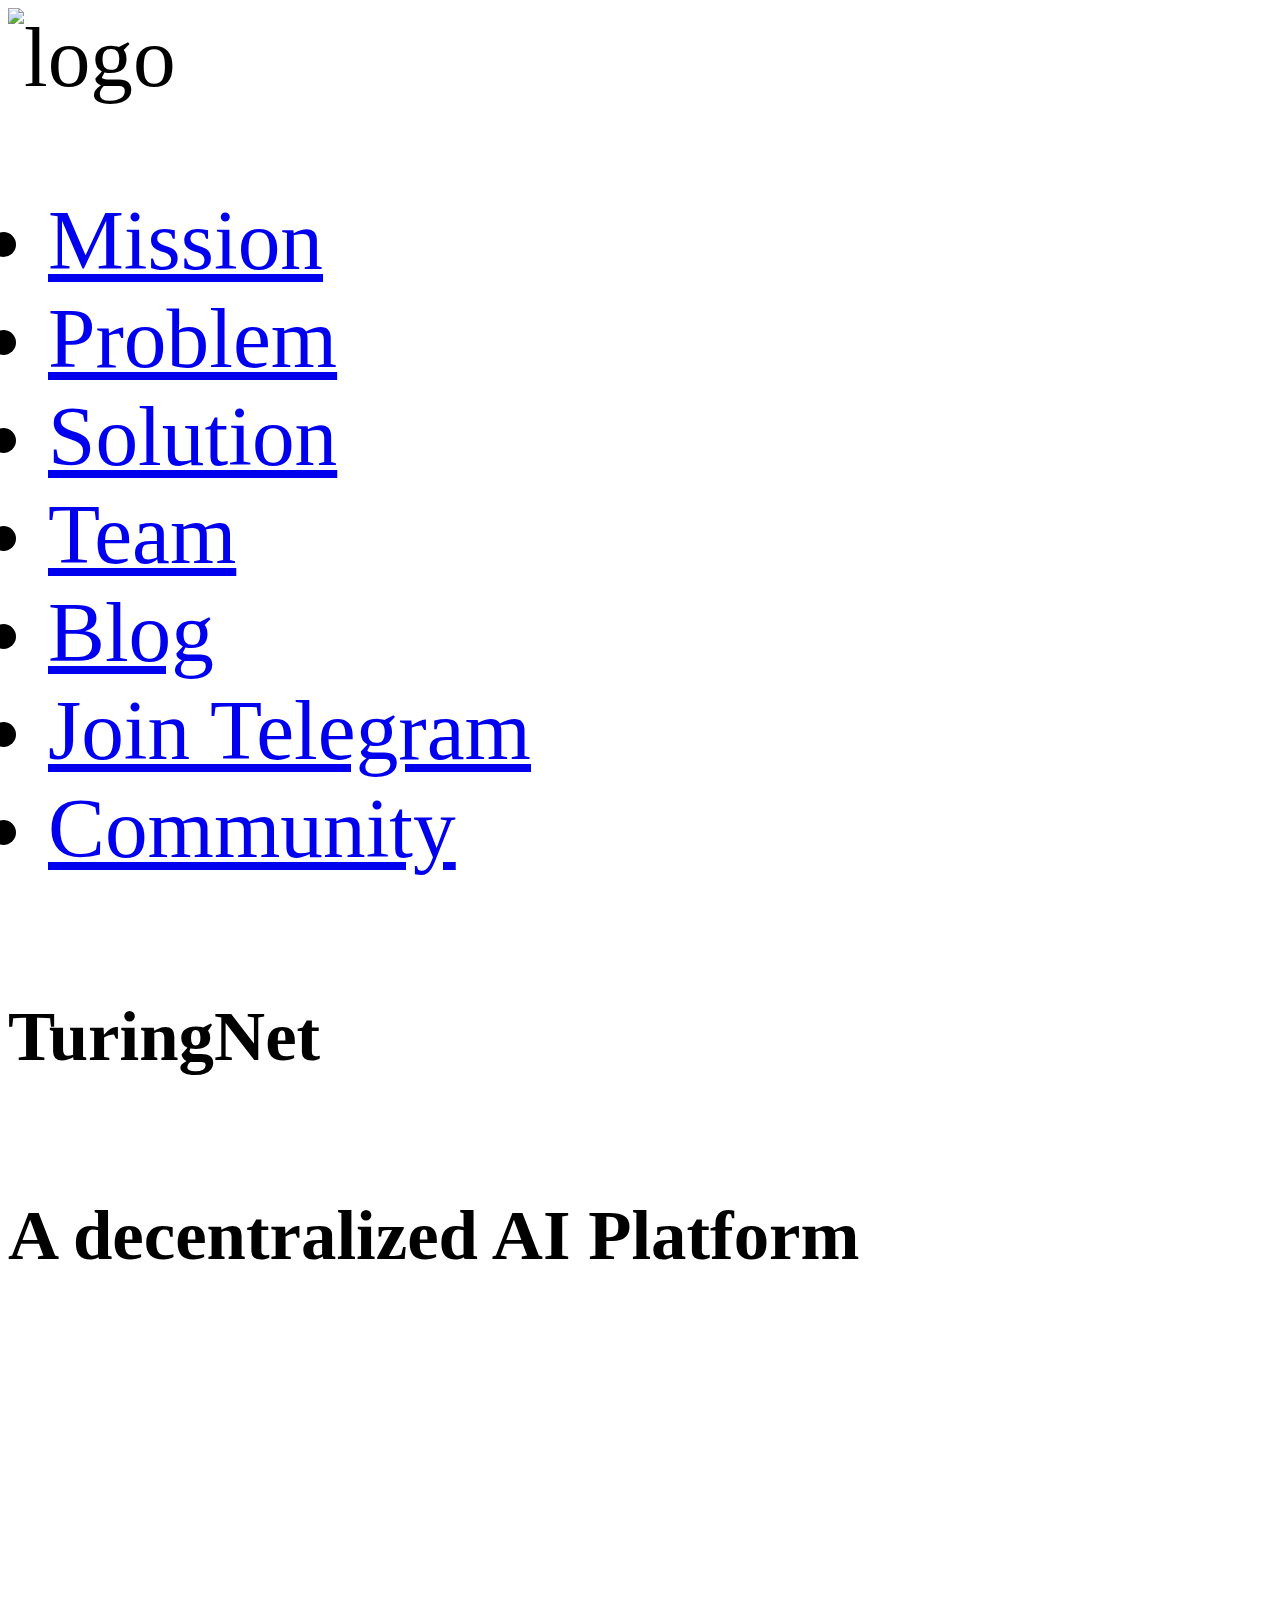
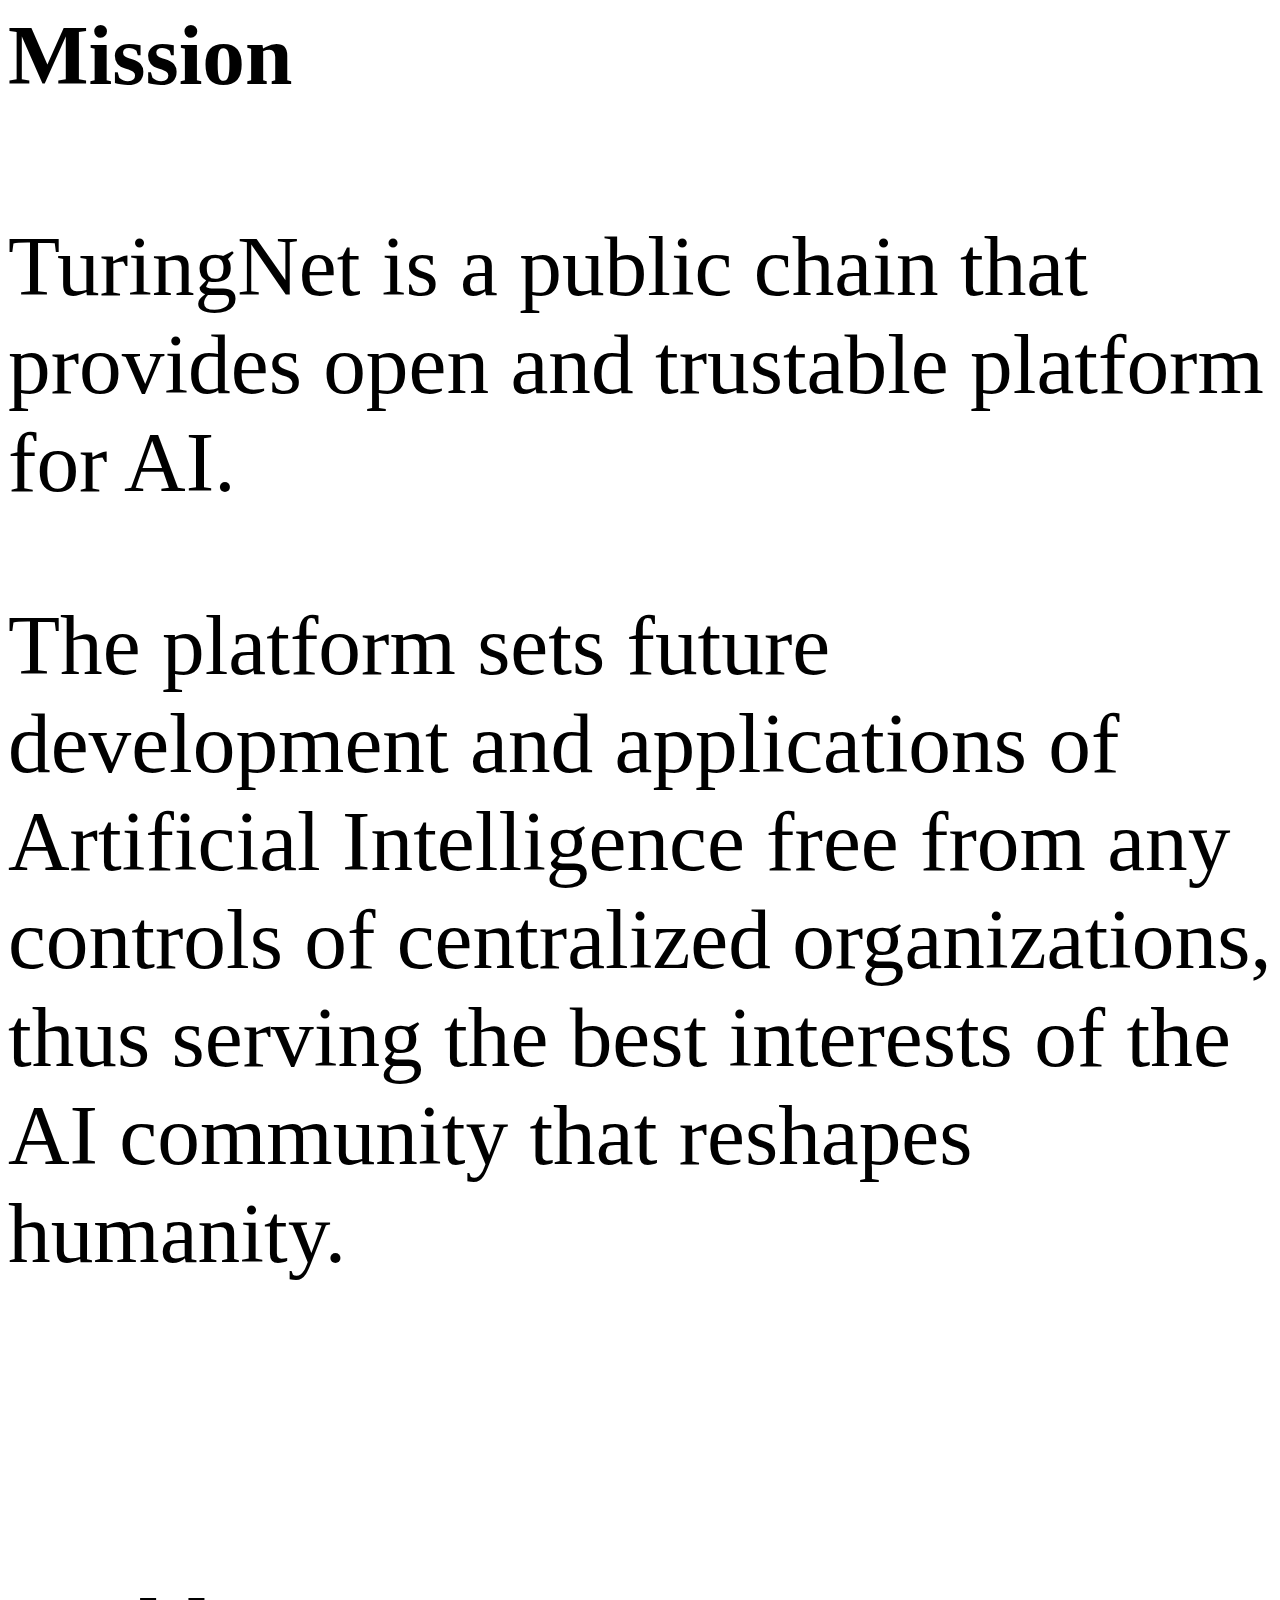
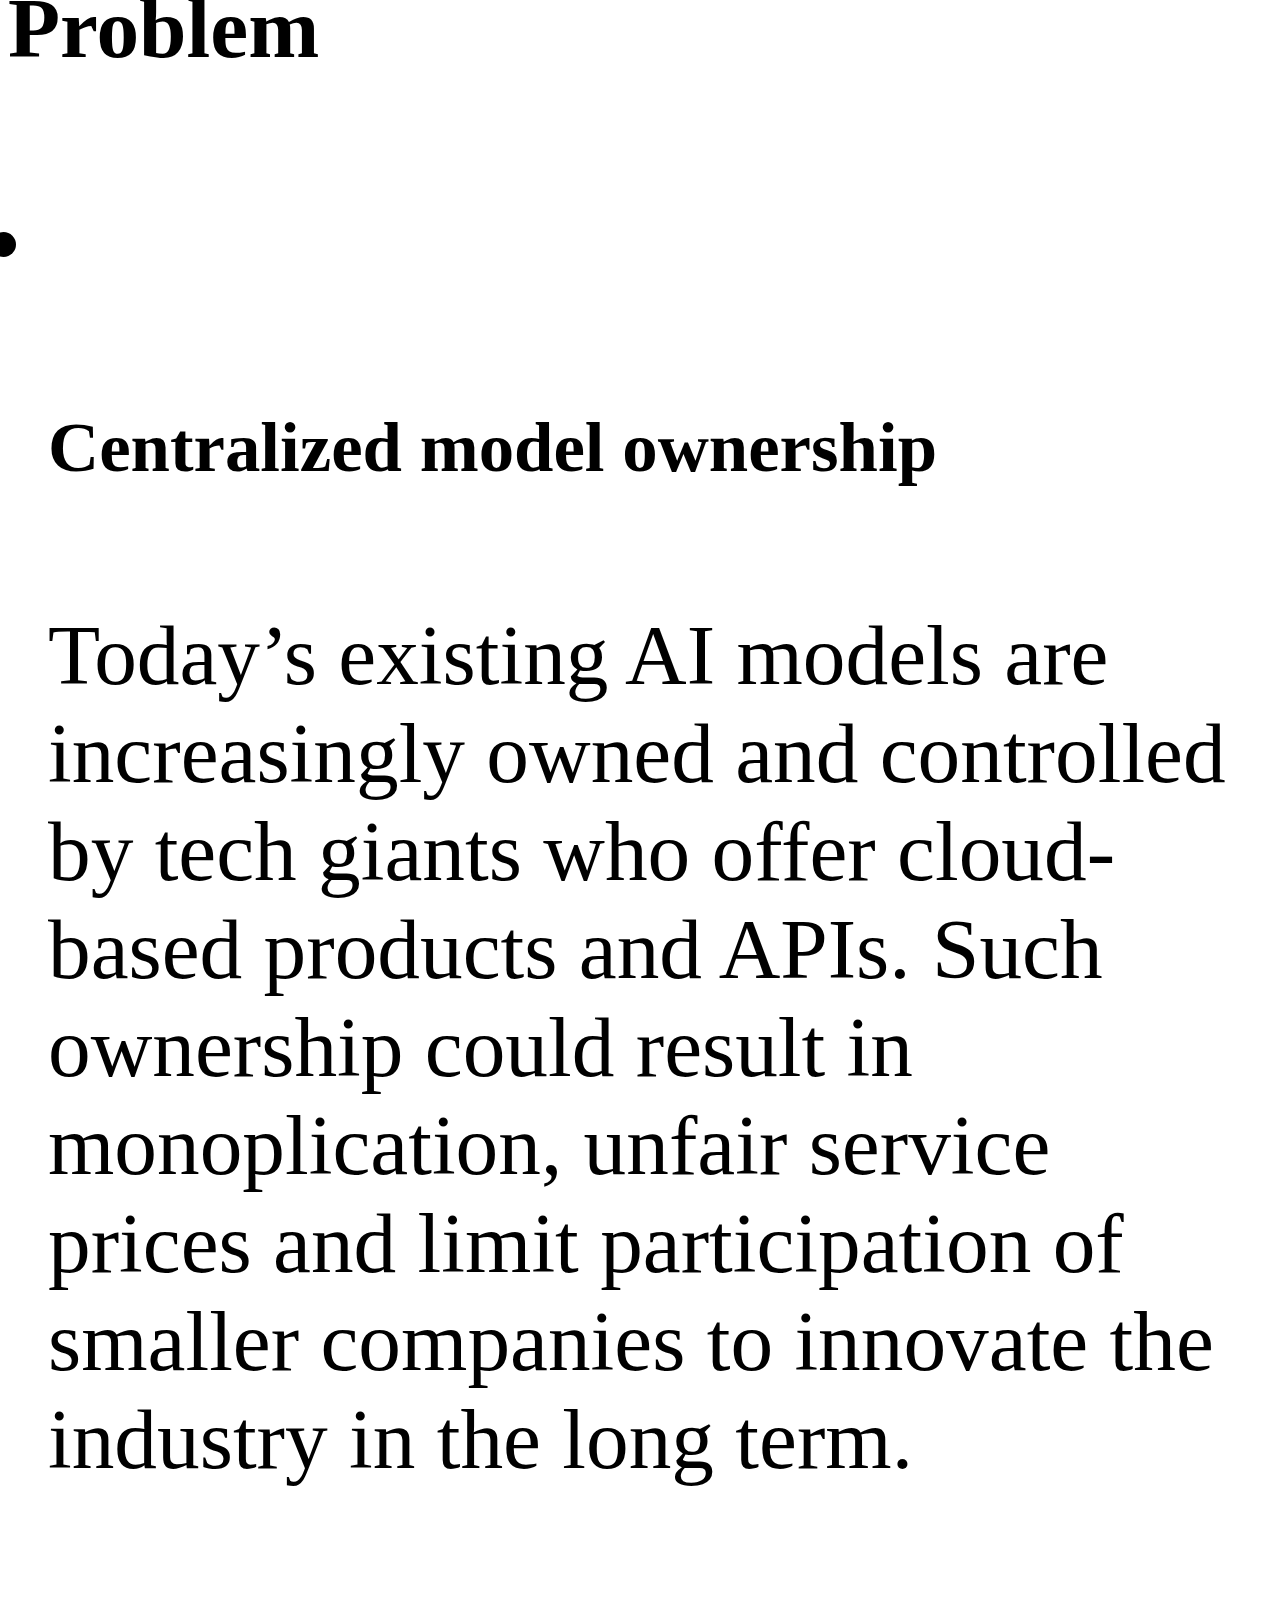
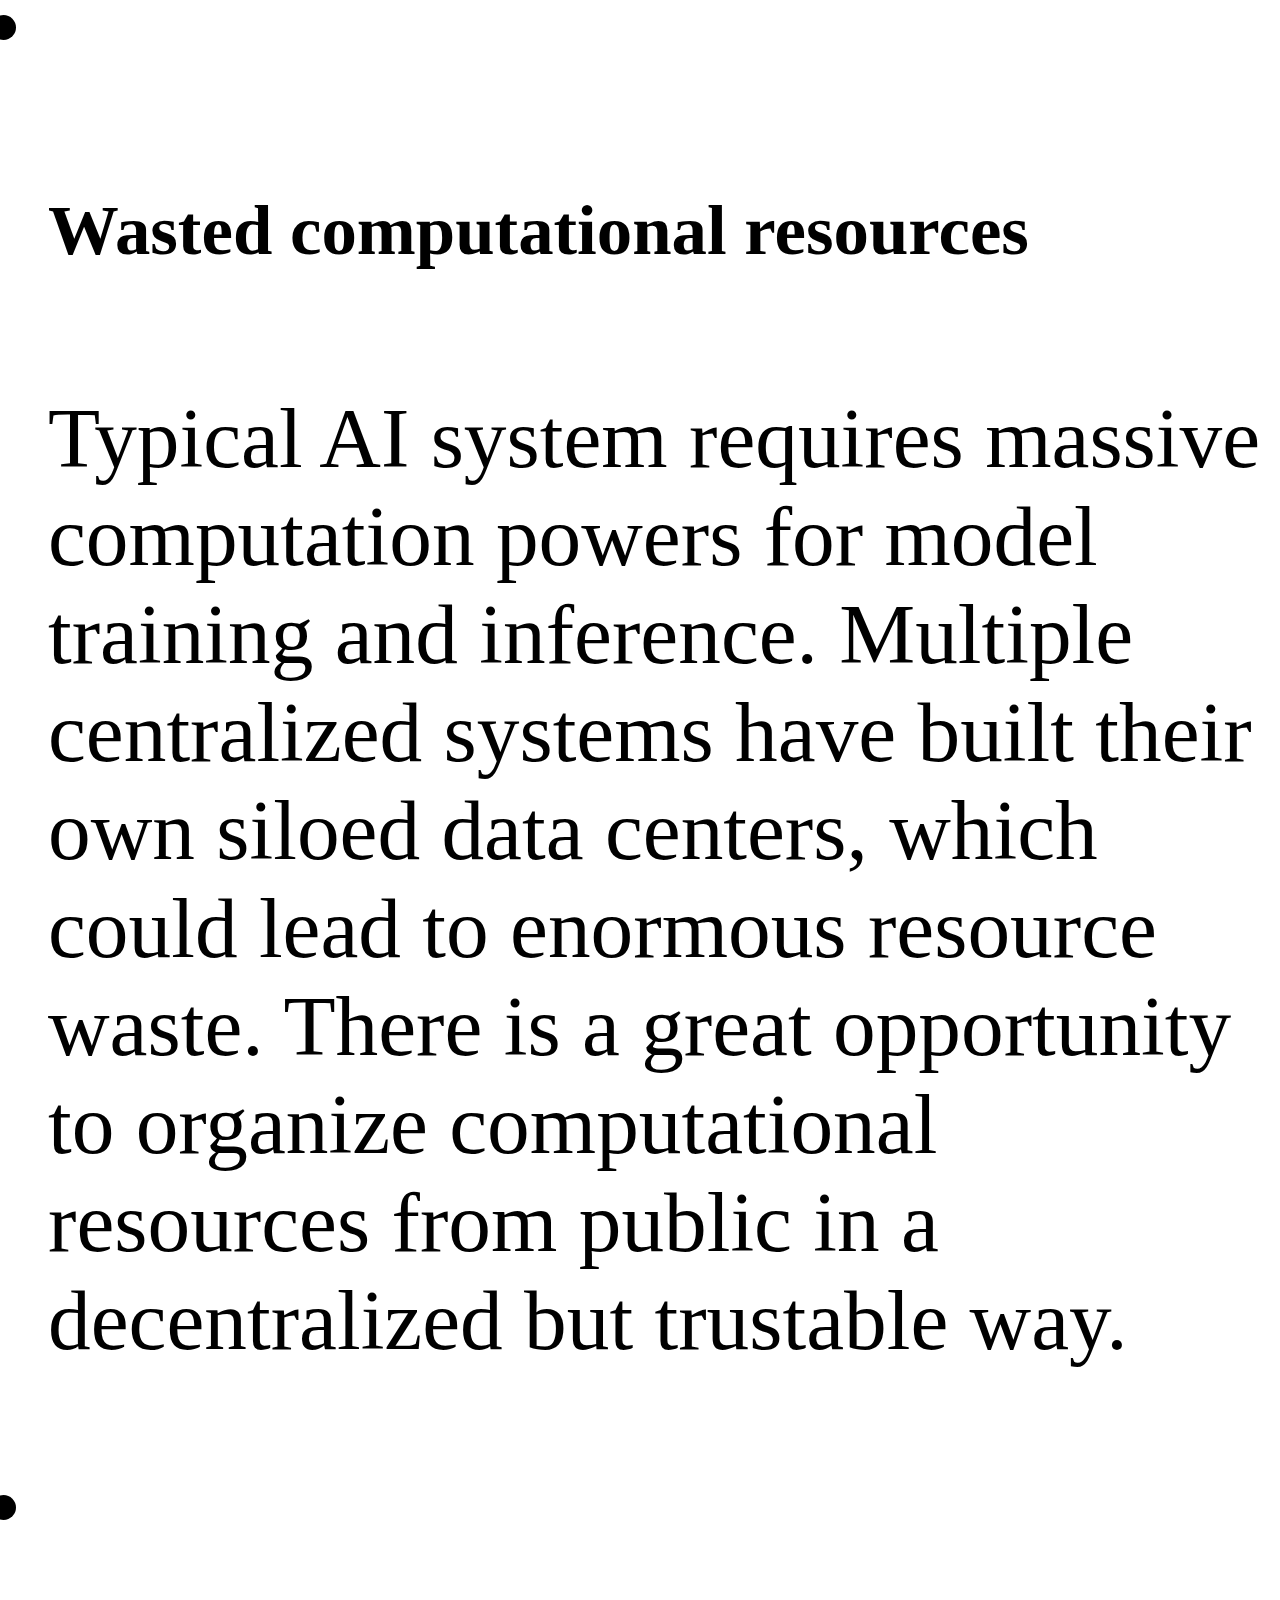
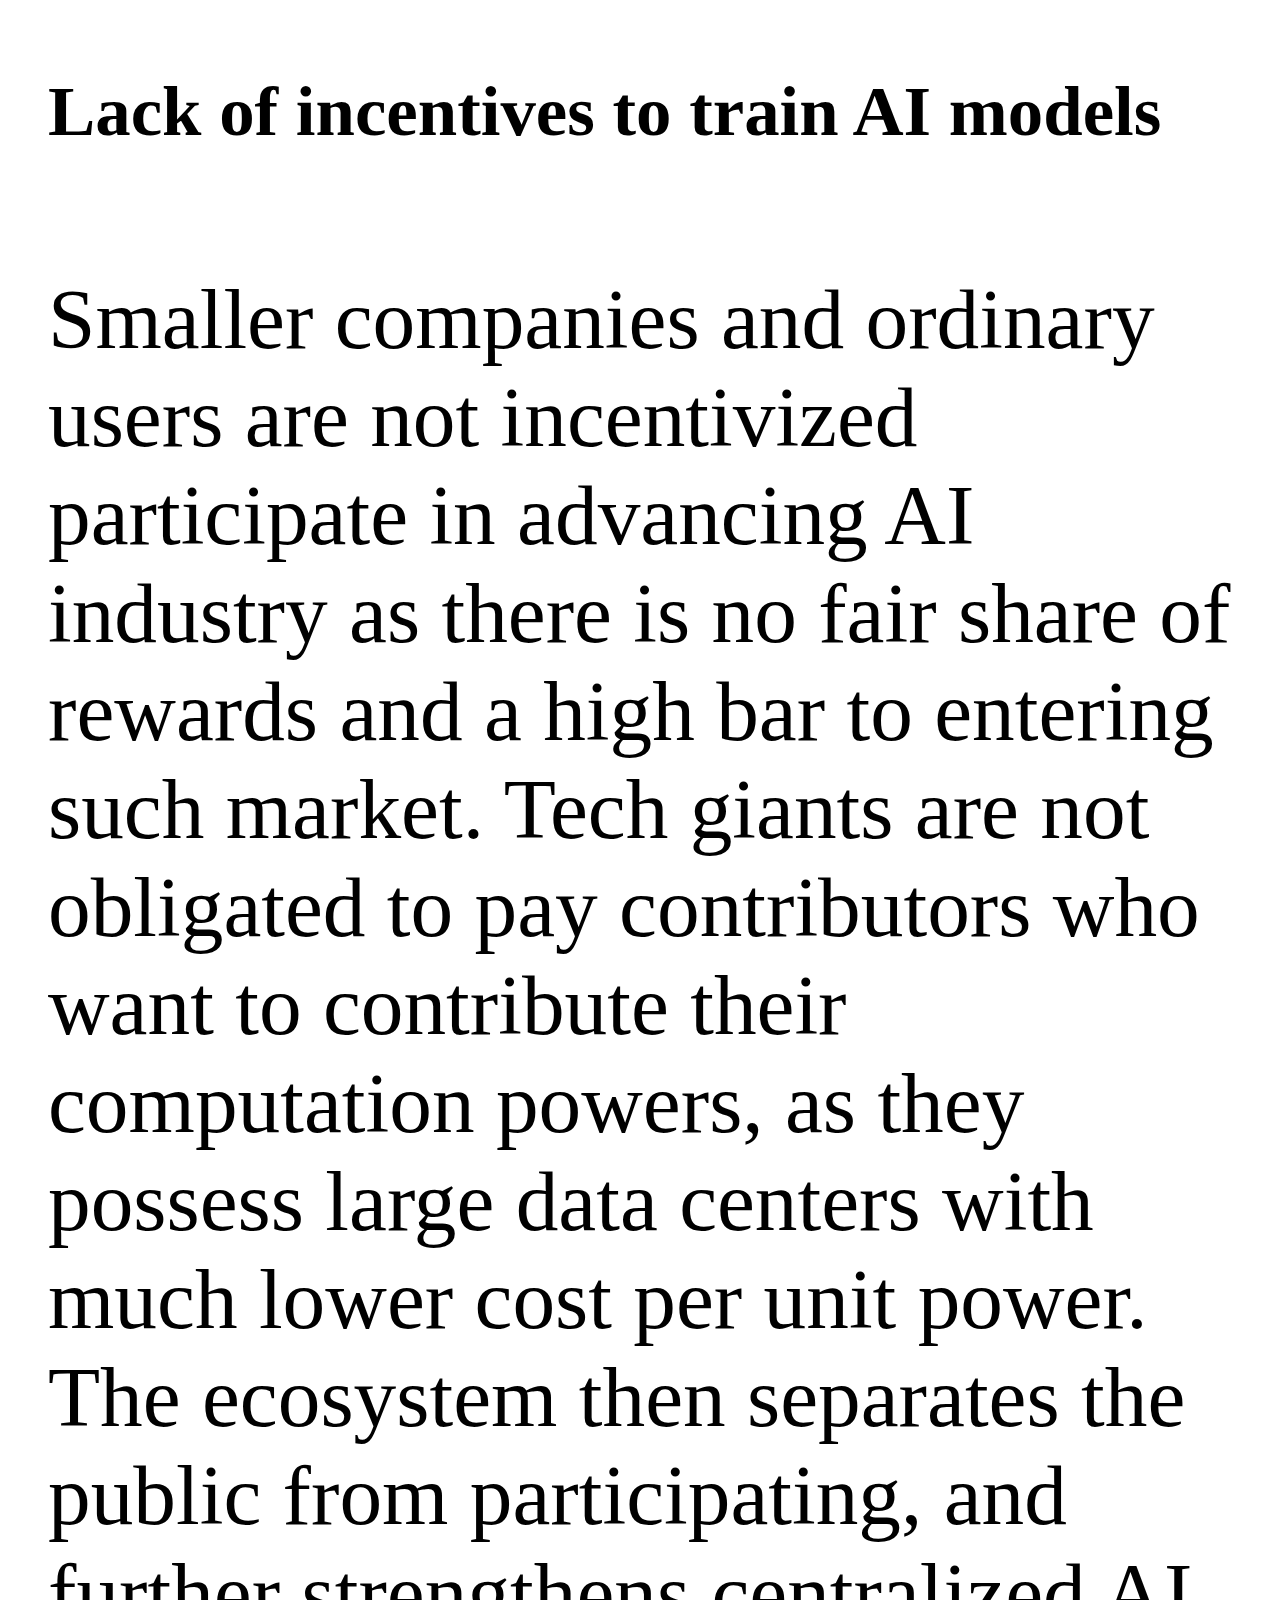
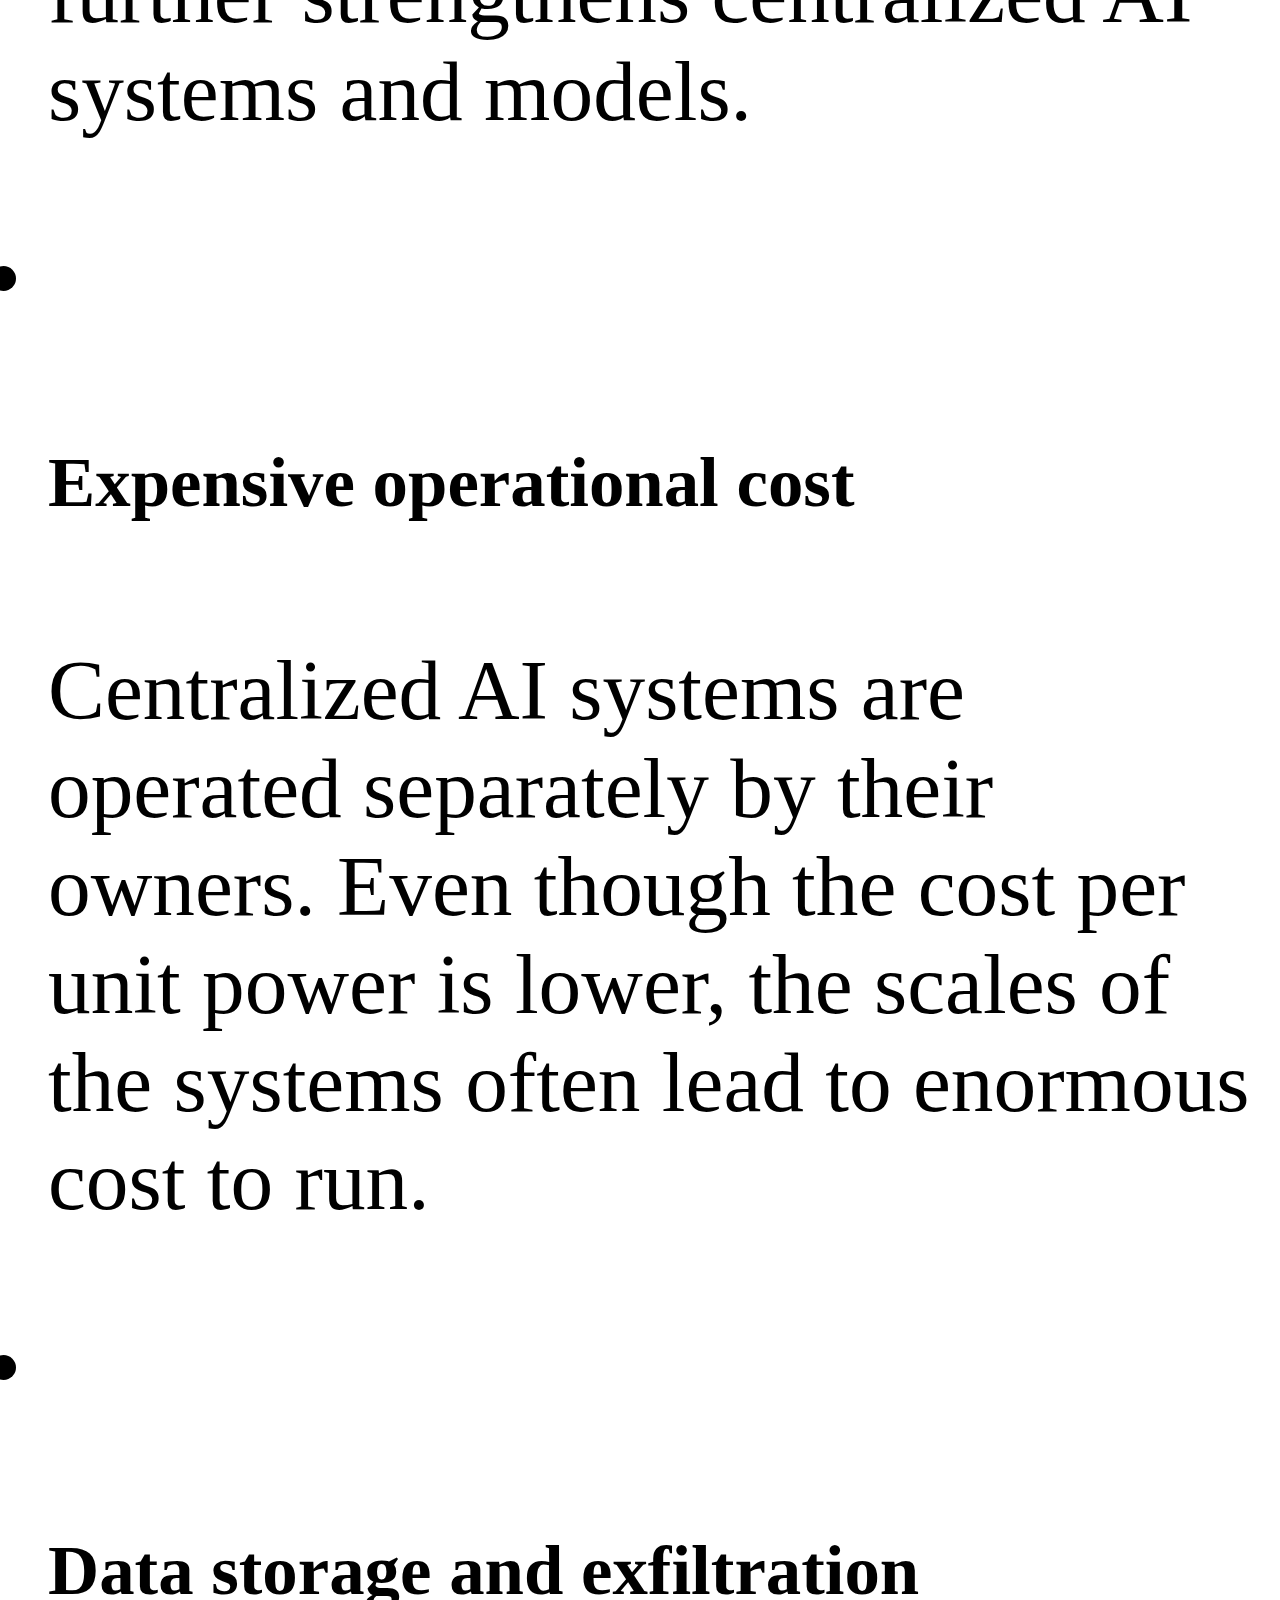
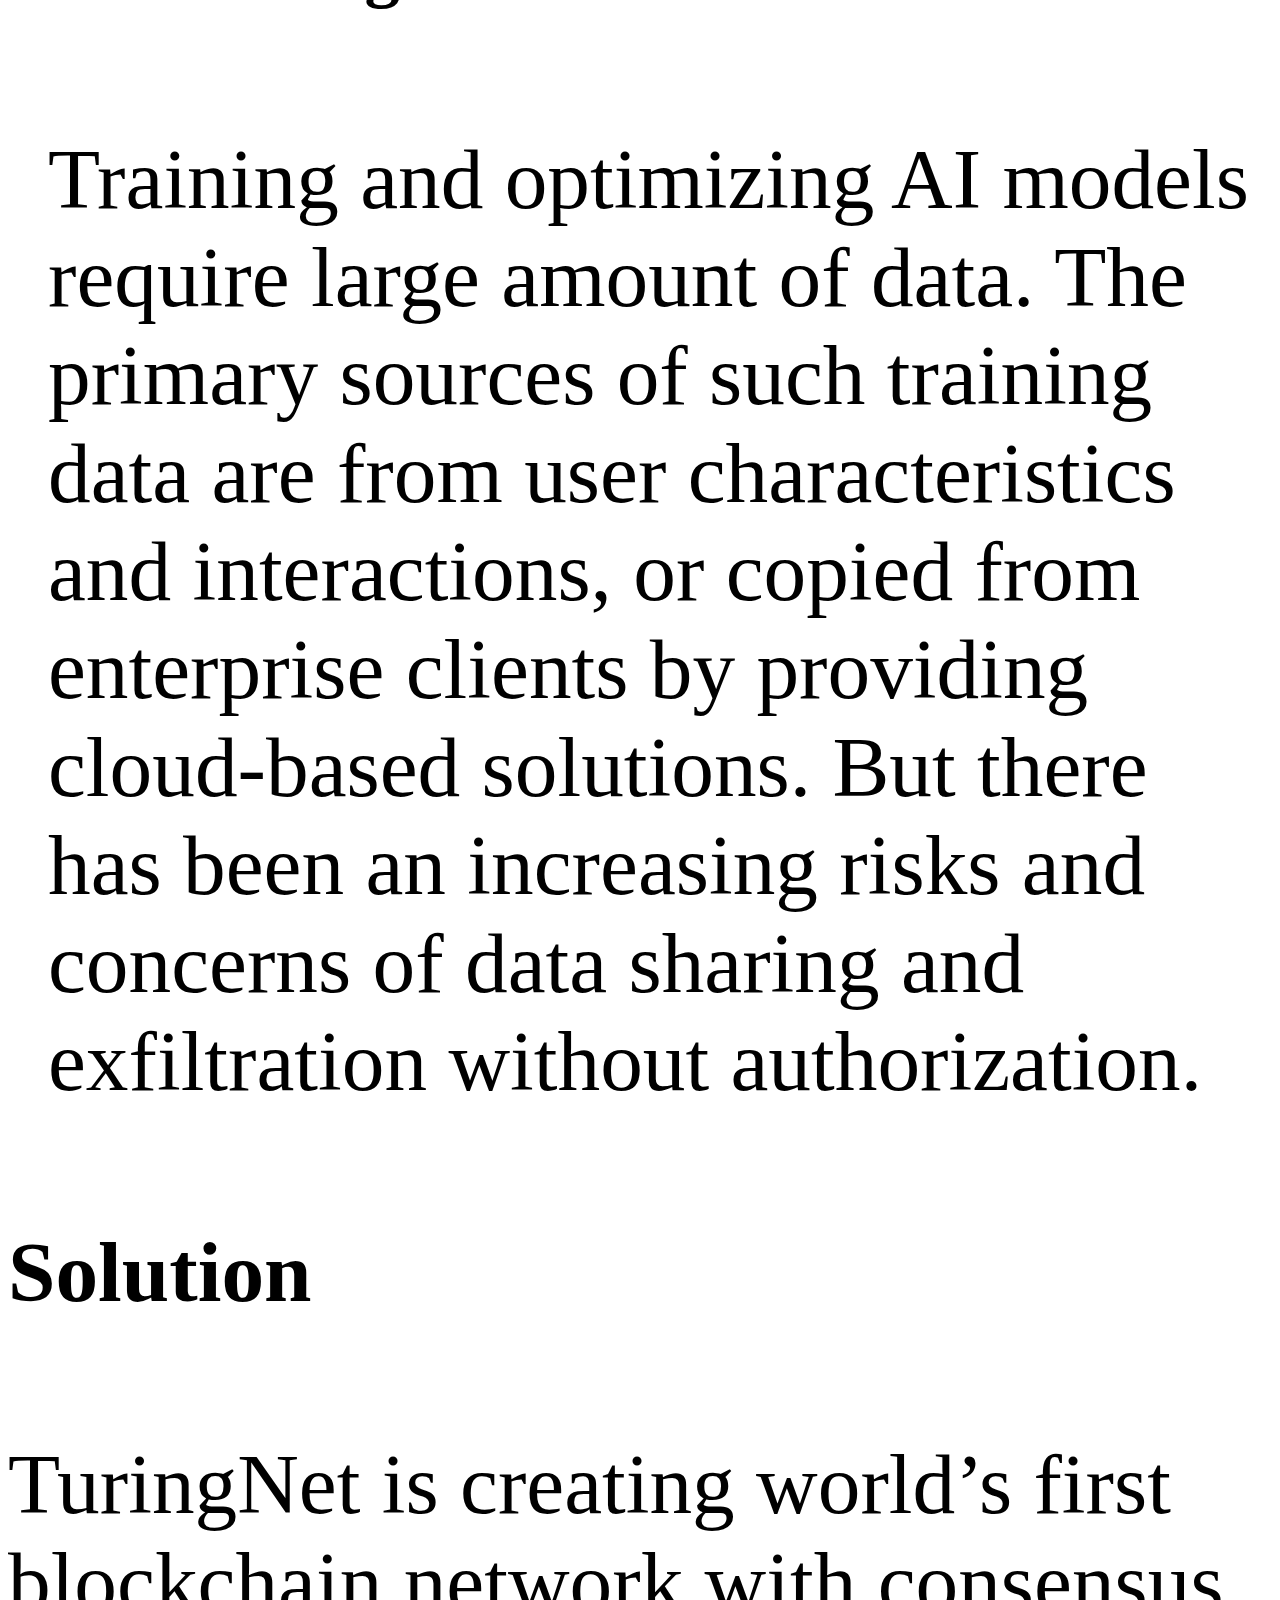
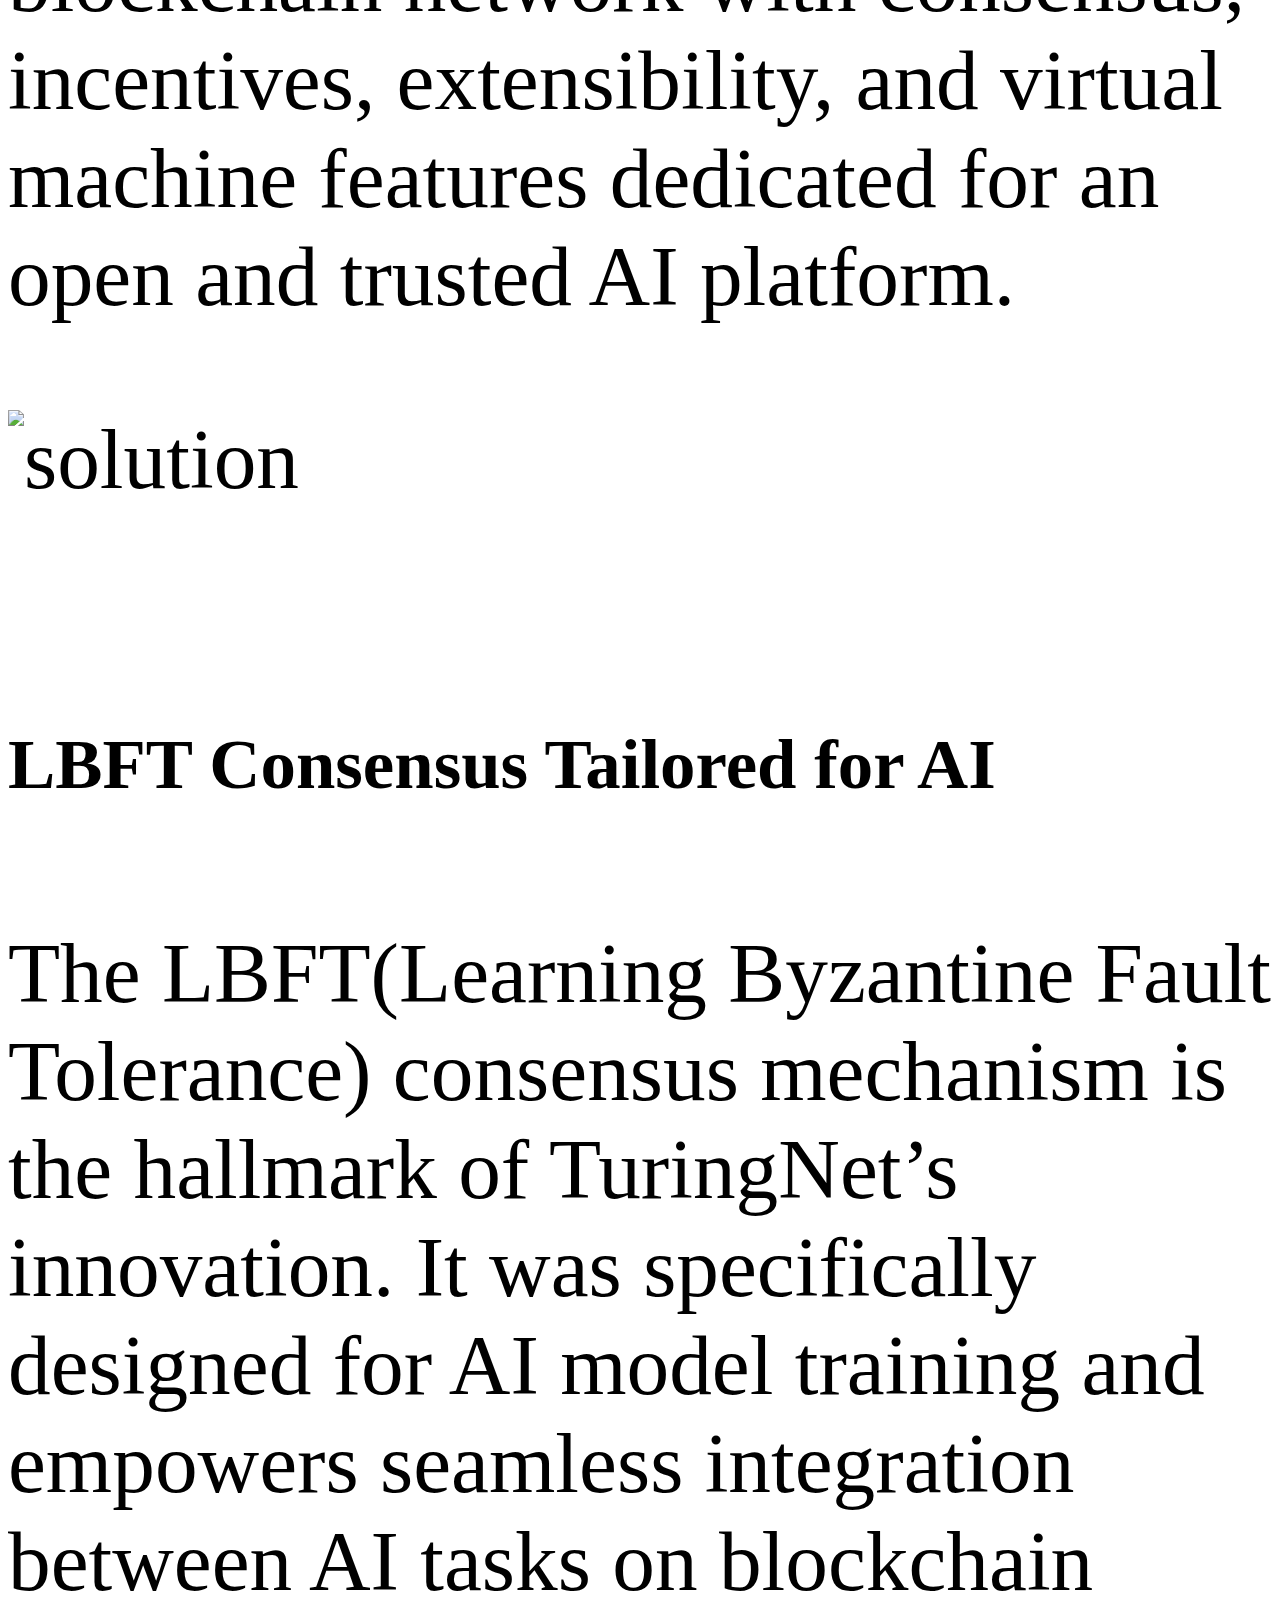
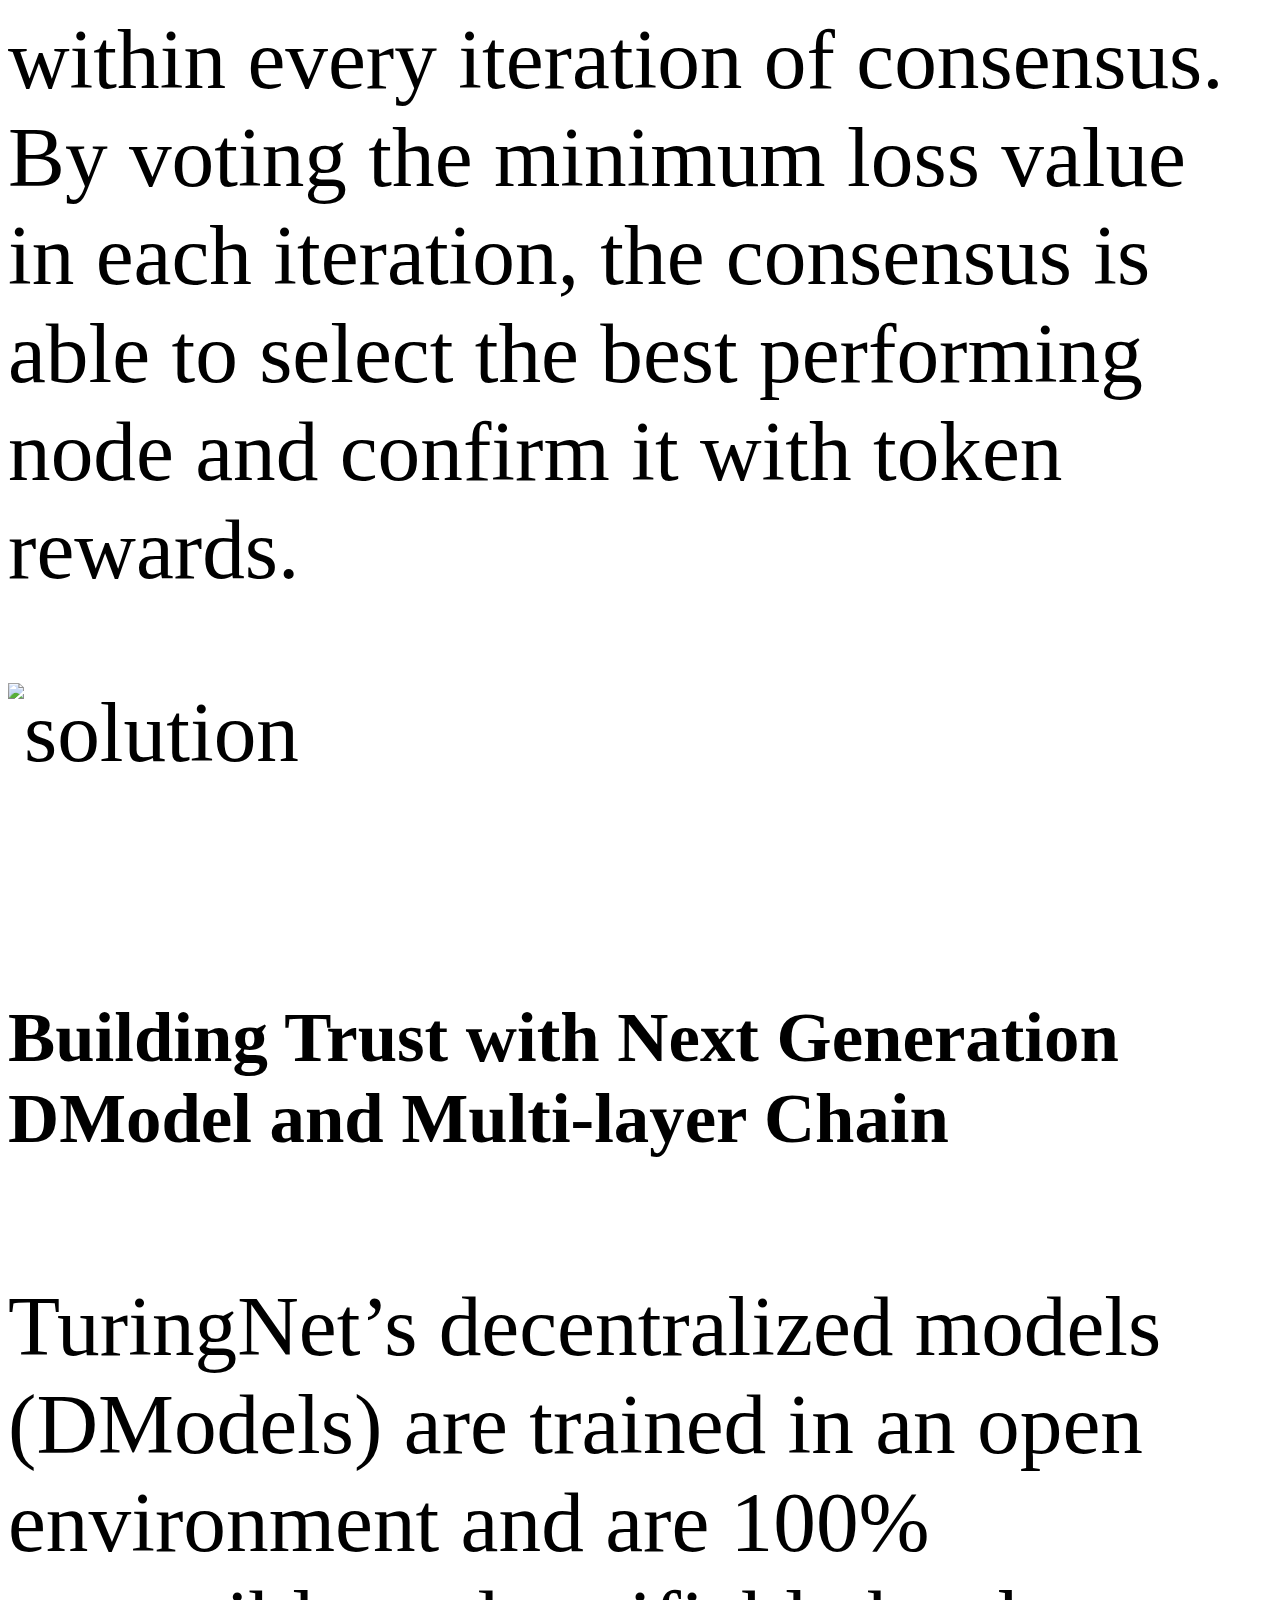
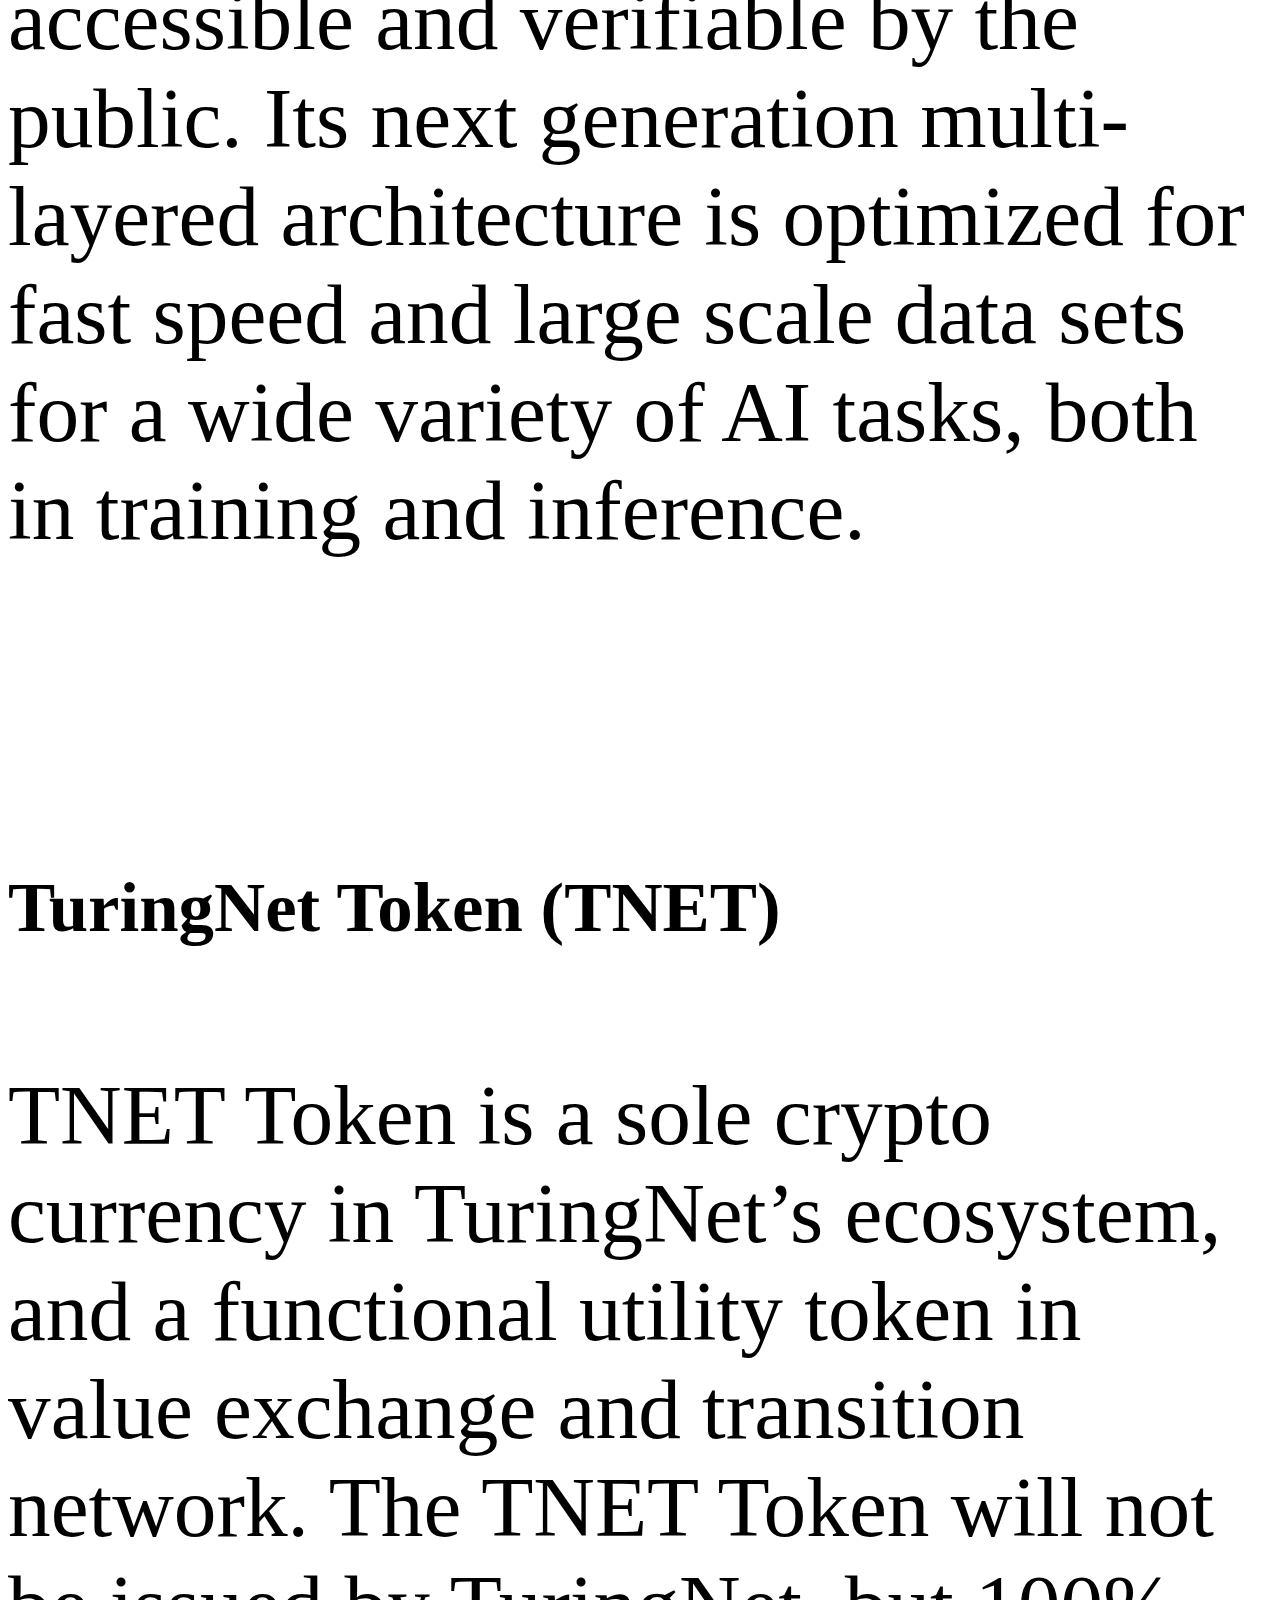
==== commit c58a58e0: "join telegram" ====
--- a/index.html
+++ b/index.html
@@ -48,7 +48,7 @@
                                 <a href="https://medium.com/turingnet" target="_blank">Blog</a>
                             </li>
                             <li>
-                                <a href="https://t.me/turingnet" target="_blank">Telegram</a>
+                                <a href="https://t.me/turingnet" target="_blank">Join Telegram</a>
                             </li>
                             <li>
                                 <a href="#community">Community</a>
@@ -241,20 +241,20 @@
                                 and an ex-Chairman of the Open Source Software Association of Chinese Academy of Science.
                             </p>
                             <div class="allIntro">
-                                Crypto entrepreneur and a former Senior Engineer at Google specializes in Machine Learning (filed multiple patents), Artificial
+                                Former Senior Engineer at Google specializes in Machine Learning (filed multiple patents), Artificial
                                 Intelligence, Distributed Systems and GAN. Founder of Alphabet Blockchain Community and an
                                 ex-Chairman of the Open Source Software Association of Chinese Academy of Science.
                             </div>
                         </li>
                         <li>
                             <img src="./img/dany.png" alt="">
-                            <h6>Dany Houde </h6>
-                            <p> Expertise in Distributed Systems and Encryption Algorithms. Former Senior Engineer at Amazon
-                                where he drastically improved robustness of Amazon’s EDI platform by implementing key security
+                            <h6>Dany Houde</h6>
+                            <p> Expertise in Distributed Systems and Encryption Algorithms. Former Engineer at Amazon where
+                                he drastically improved robustness of Amazon’s EDI platform by implementing key security
                                 enhancements using encryption and secure communication and storage mechanisms.
                             </p>
                             <div class="allIntro">
-                                Expertise in Distributed Systems and Encryption Algorithms. Former Senior Engineer at Amazon where he drastically improved
+                                Expertise in Distributed Systems and Encryption Algorithms. Former Engineer at Amazon where he drastically improved
                                 robustness of Amazon’s EDI platform by implementing key security enhancements using encryption
                                 and secure communication and storage mechanisms.
                             </div>
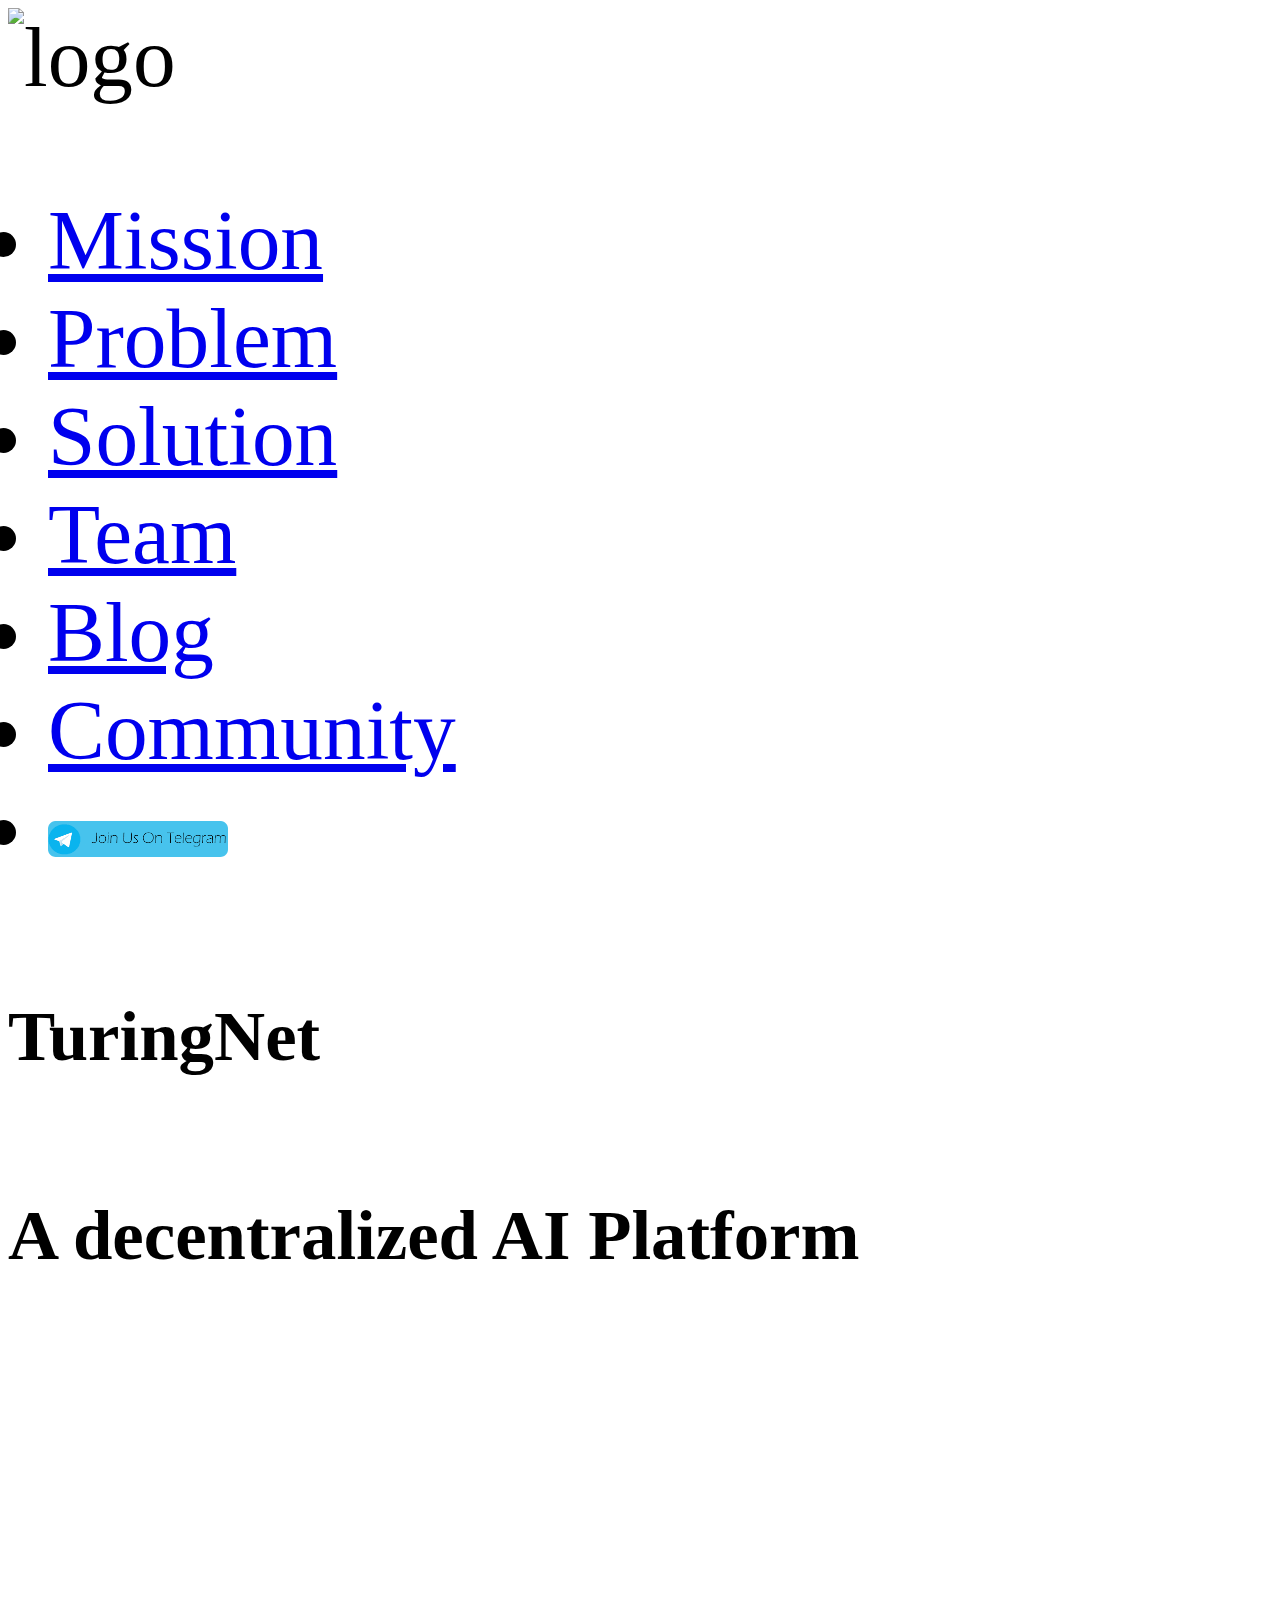
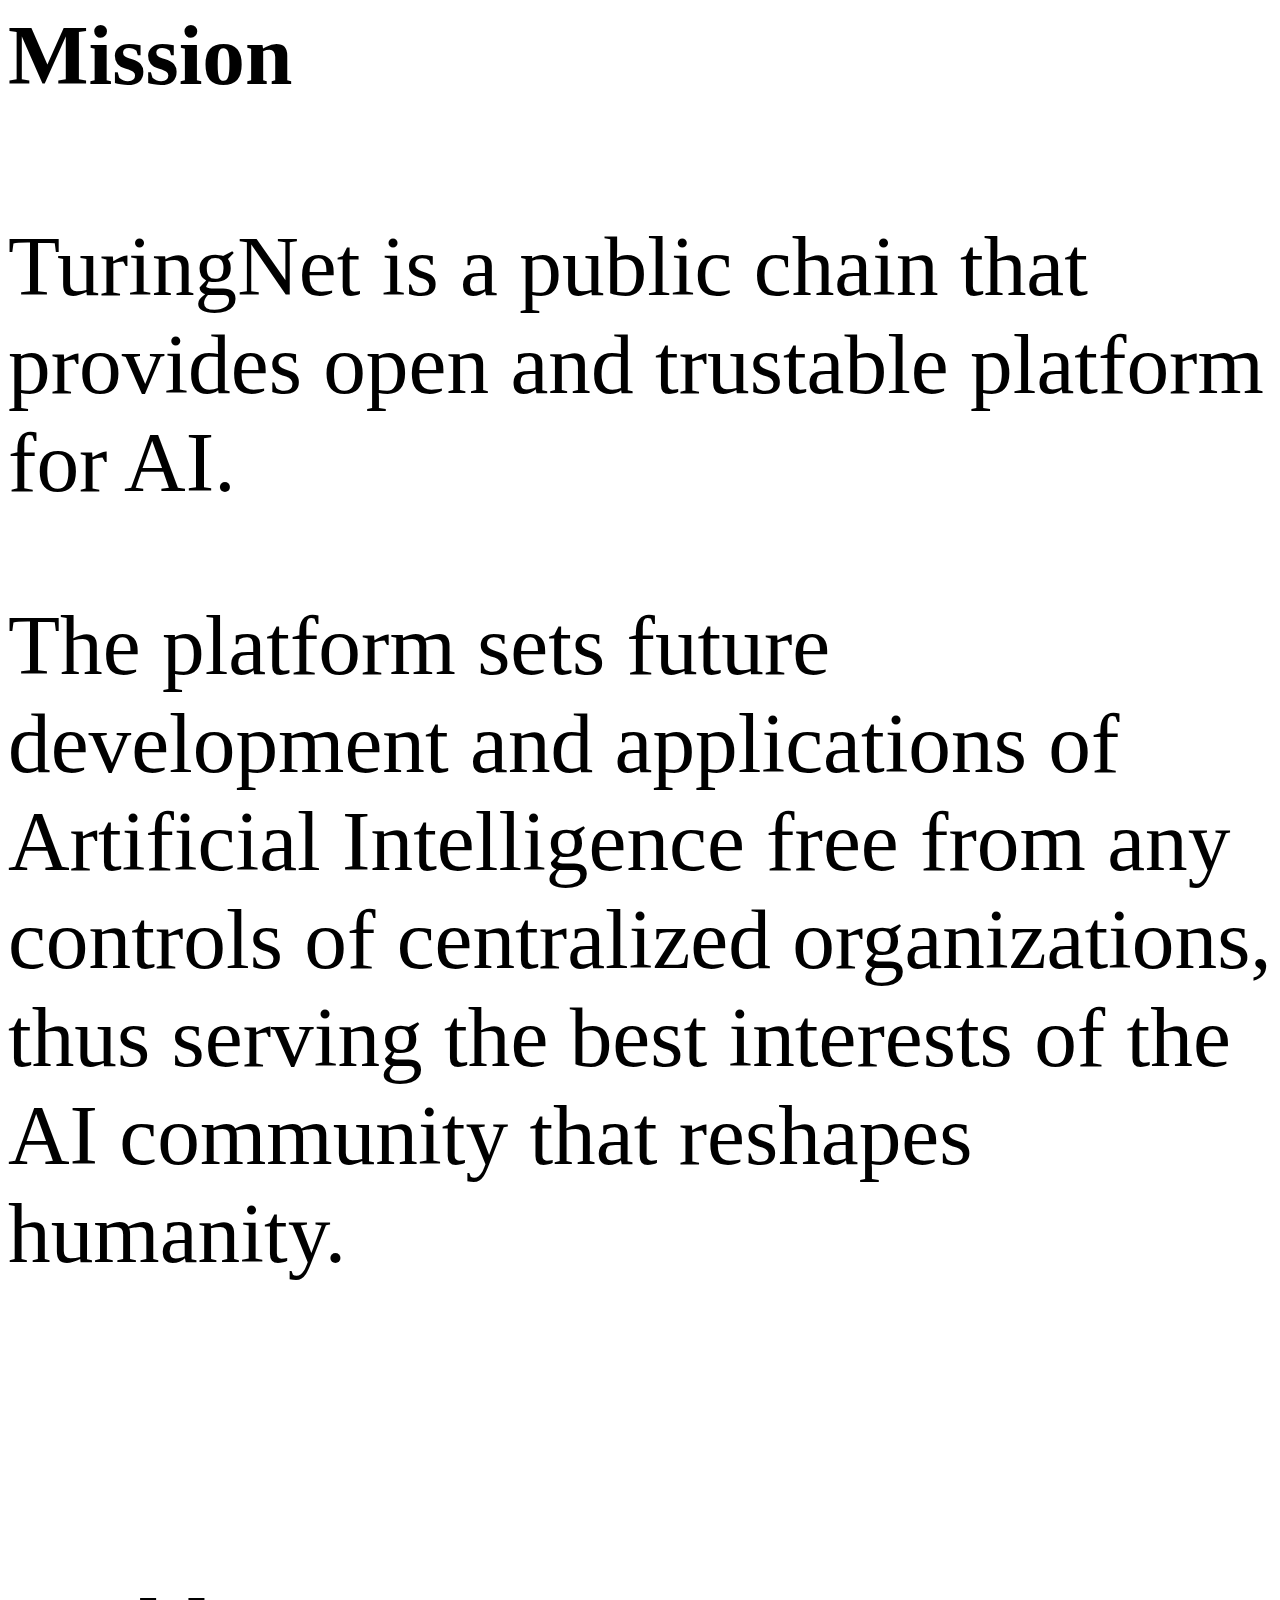
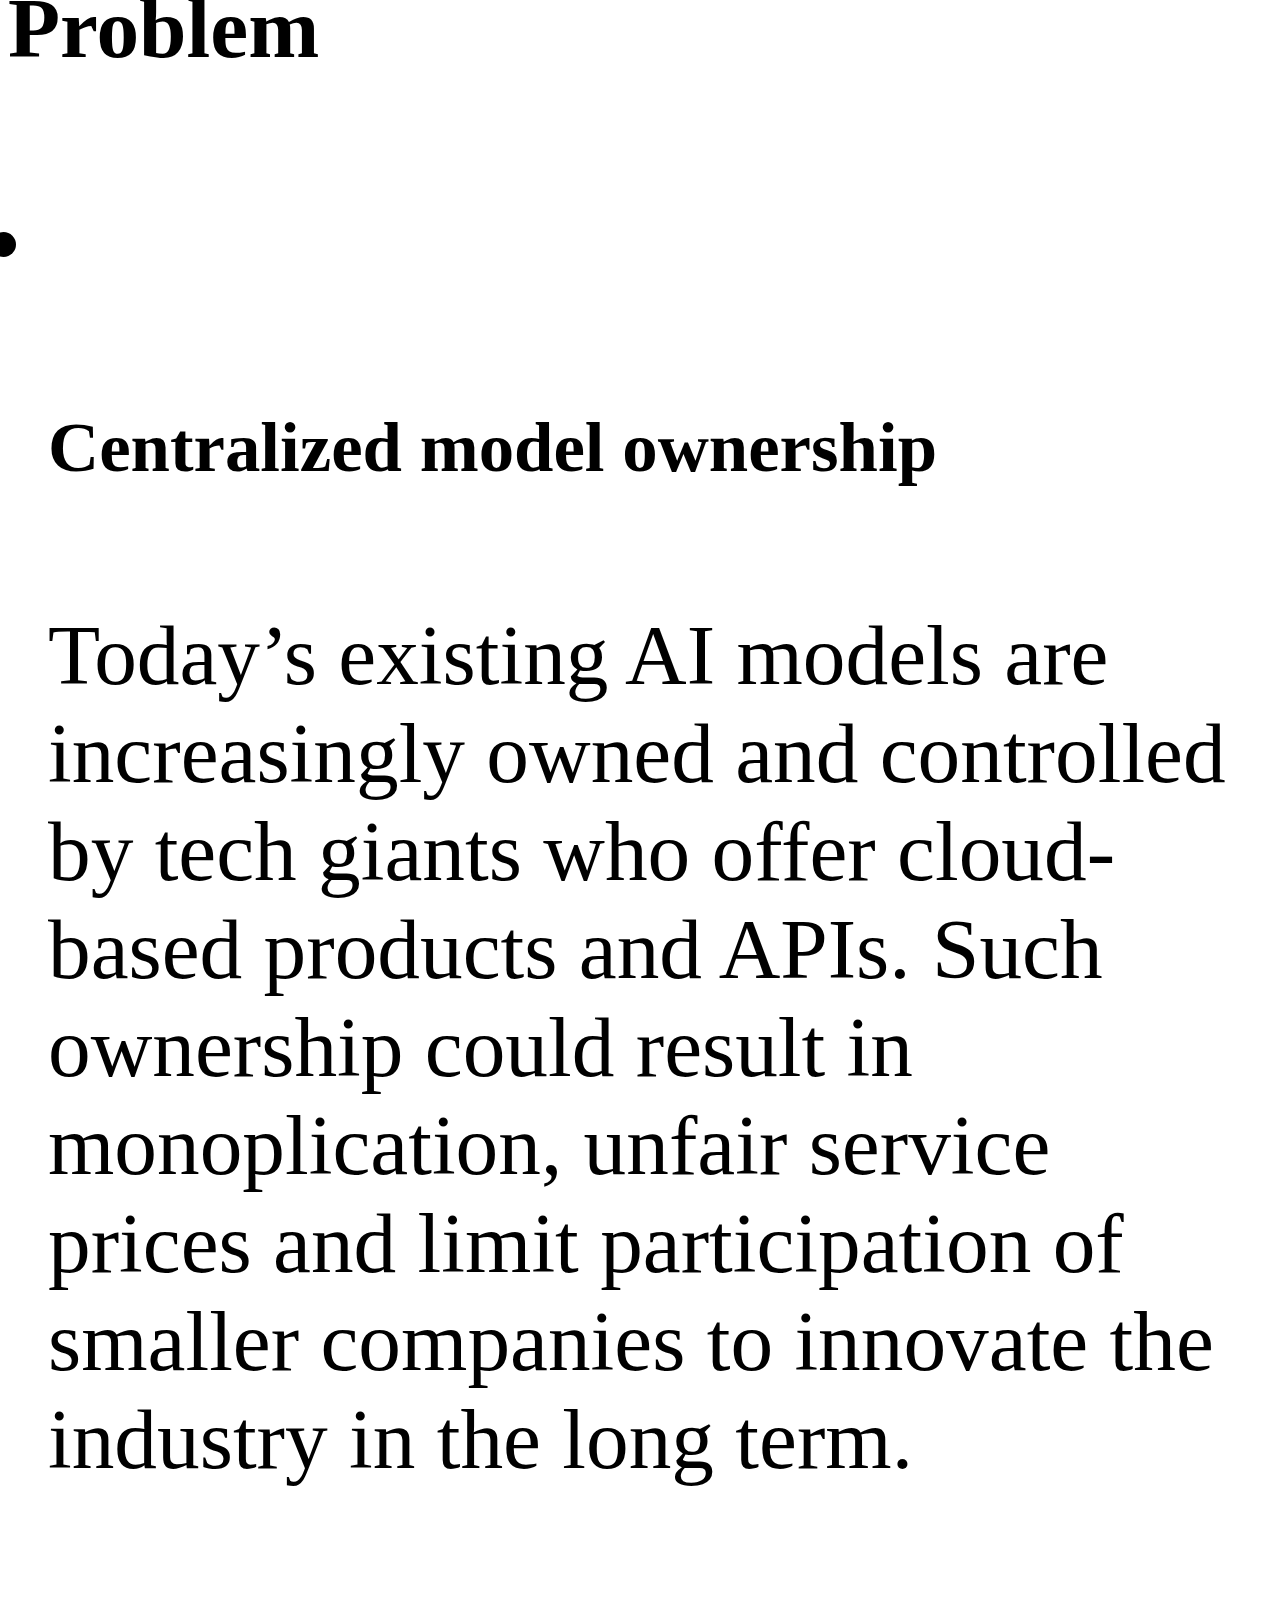
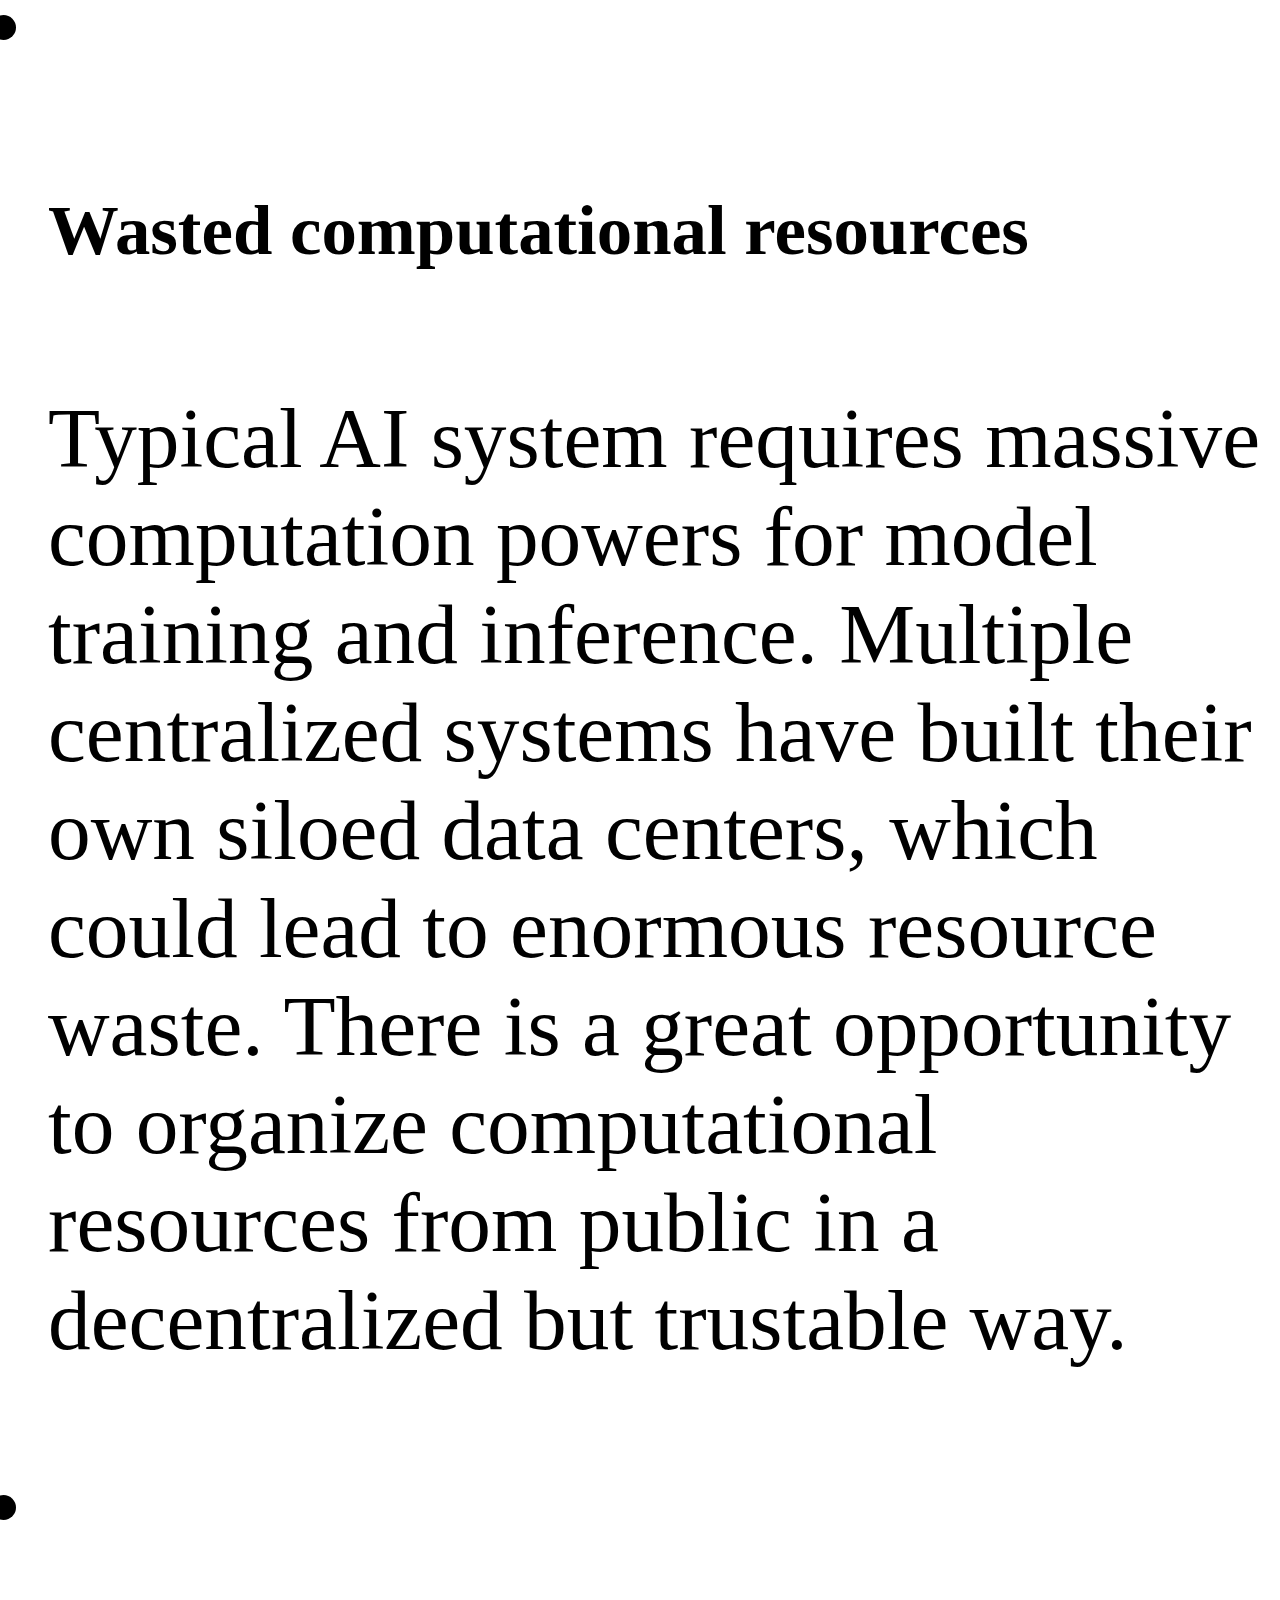
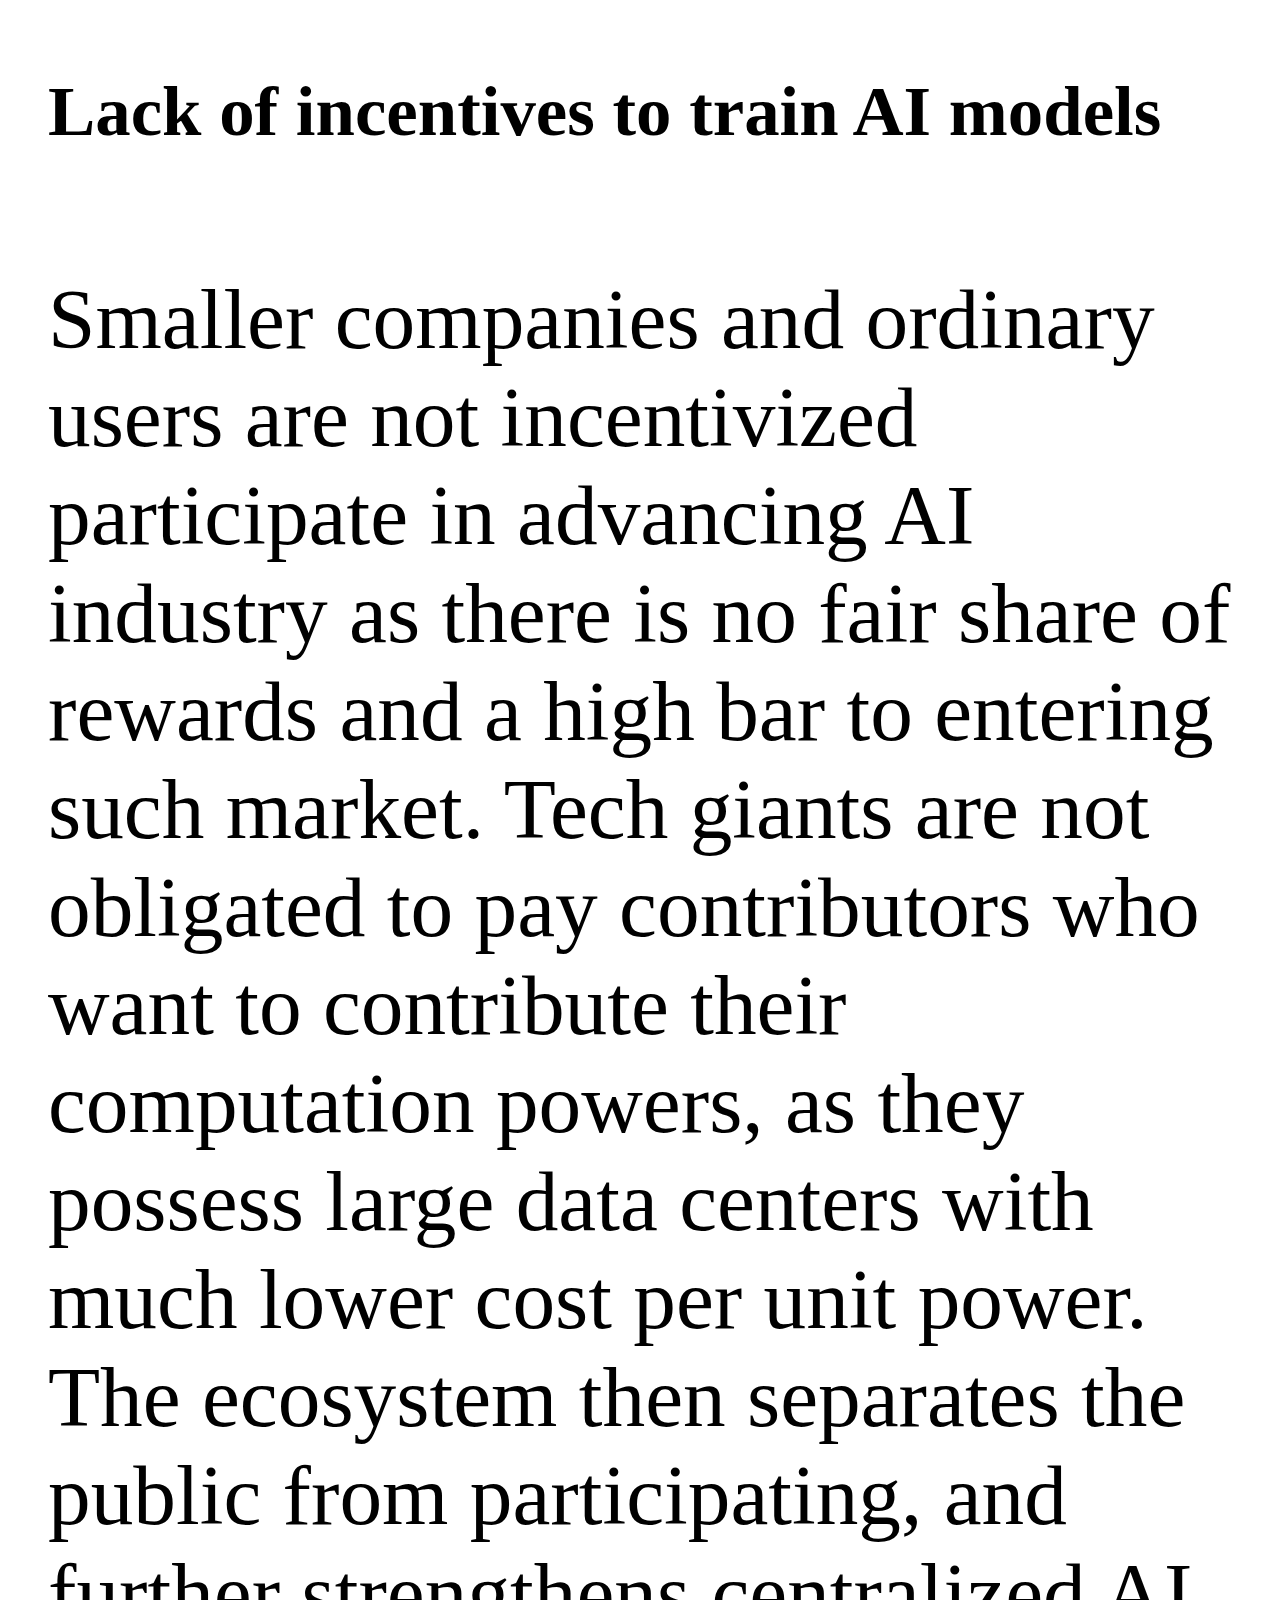
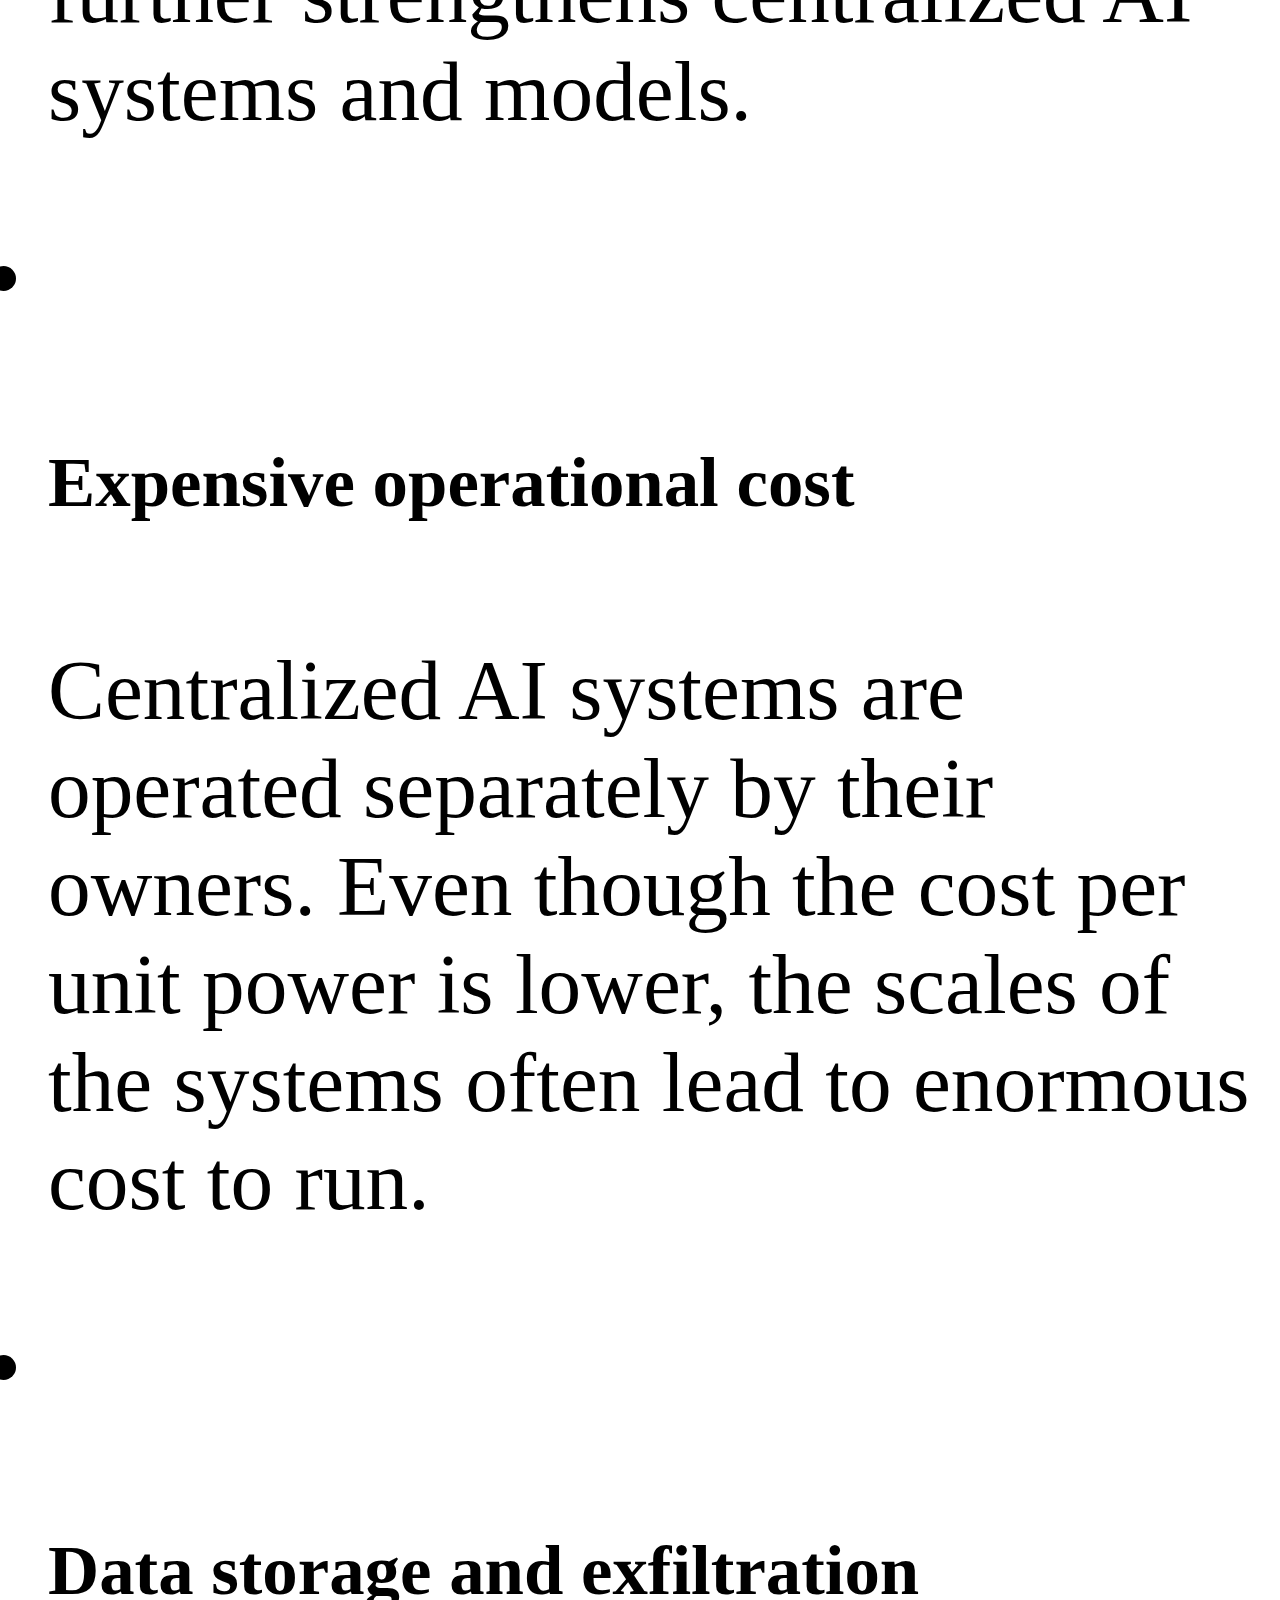
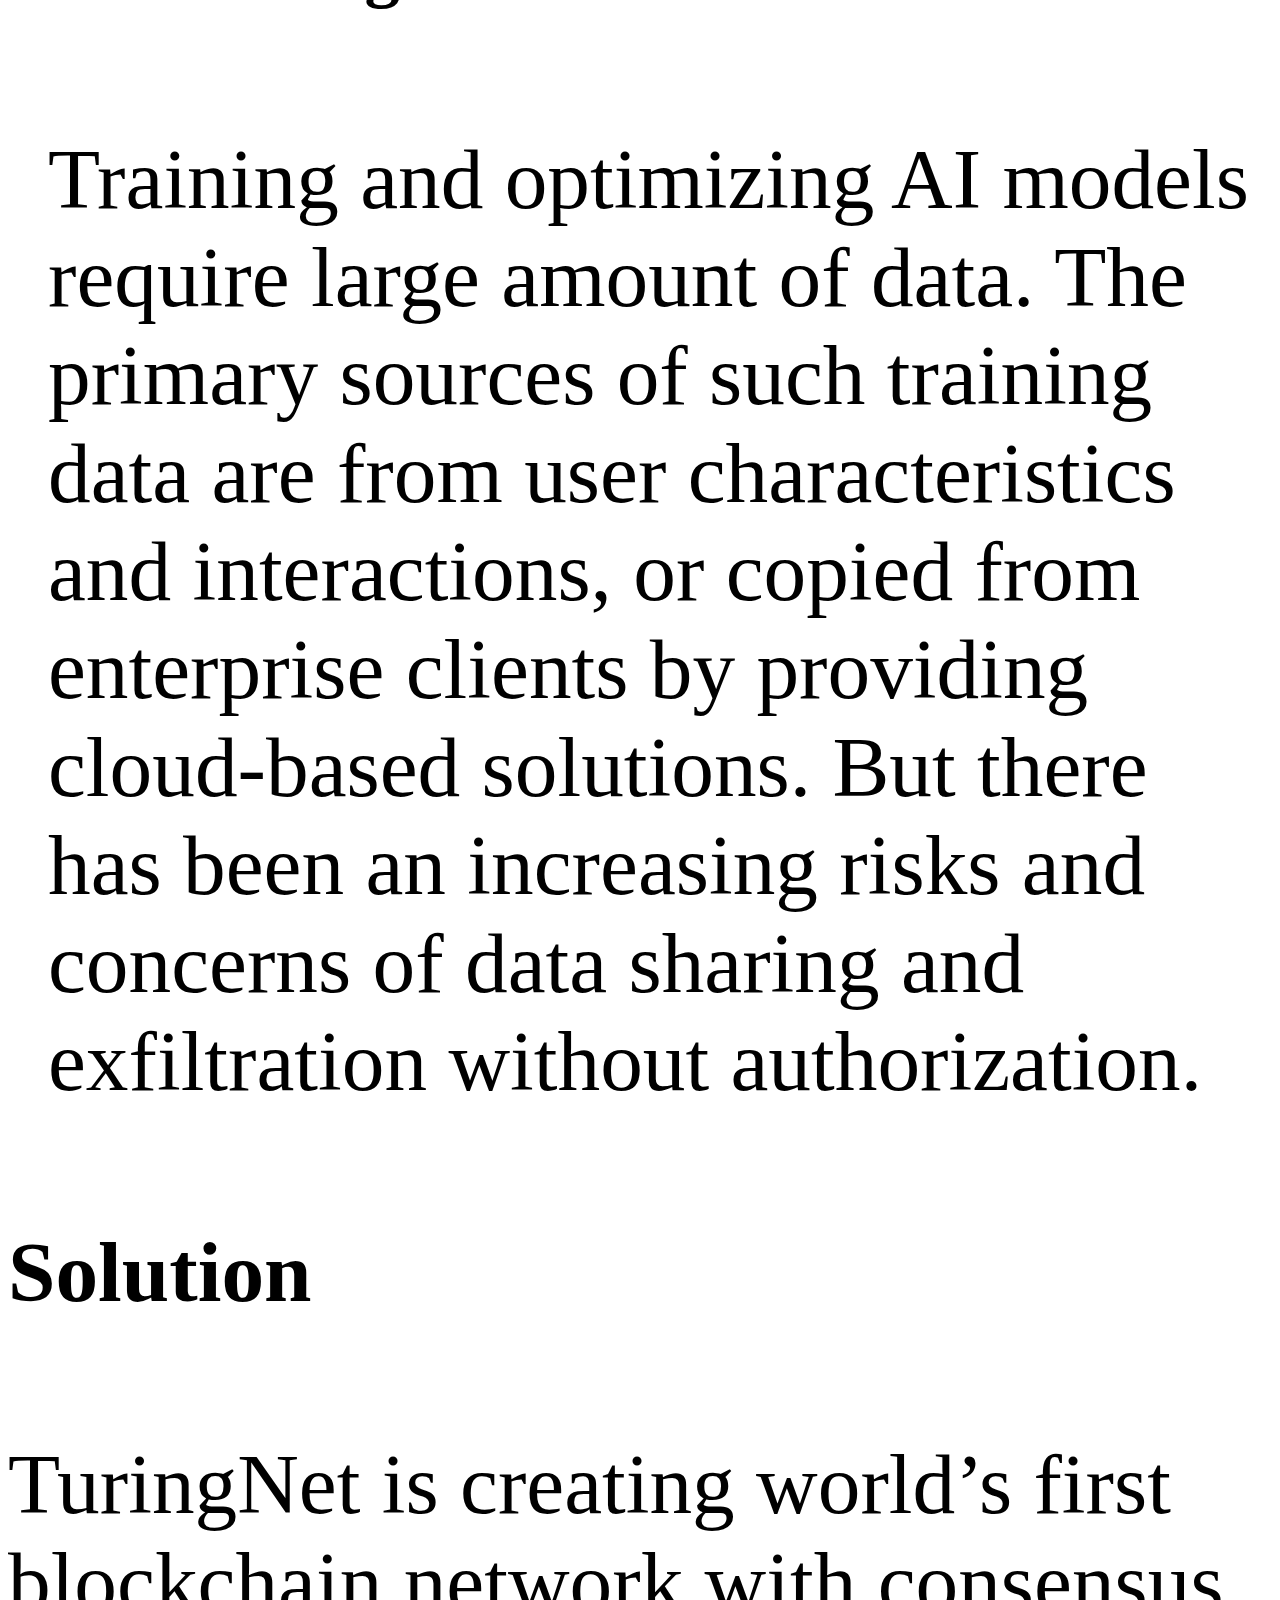
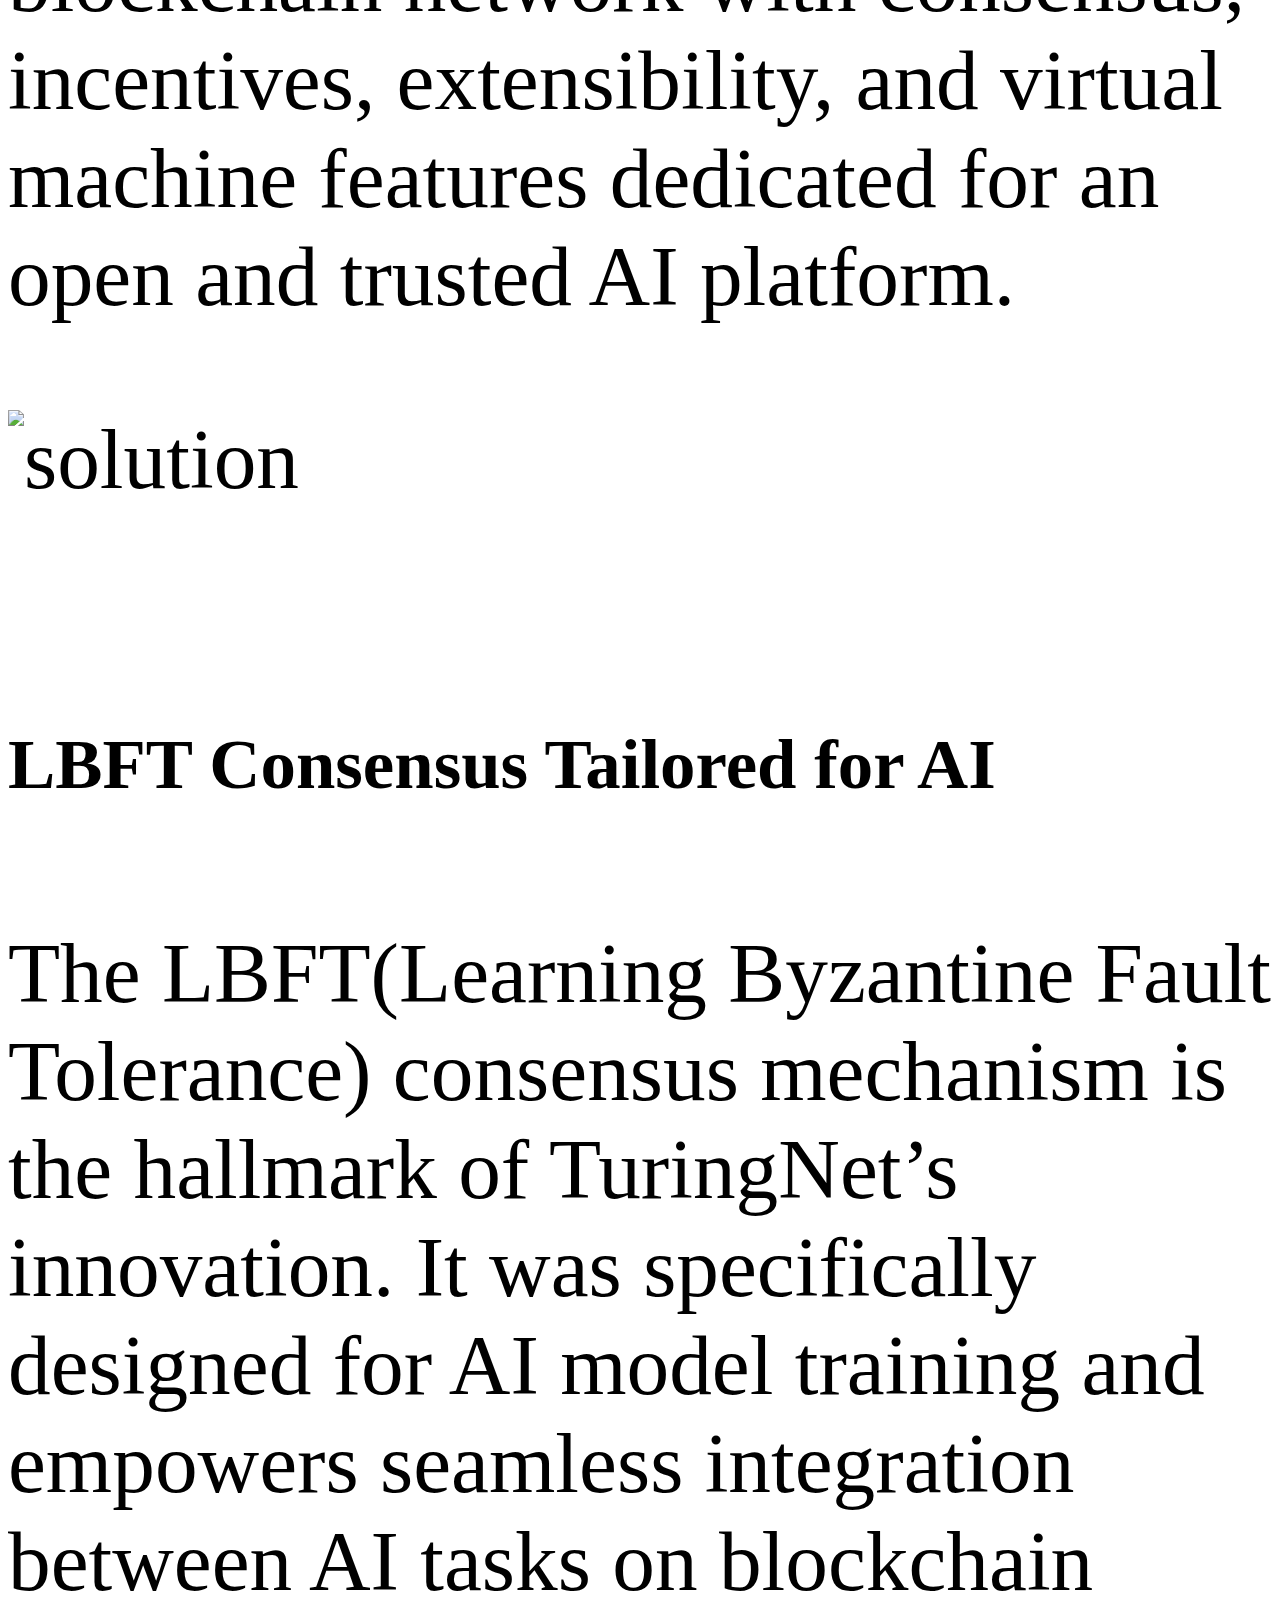
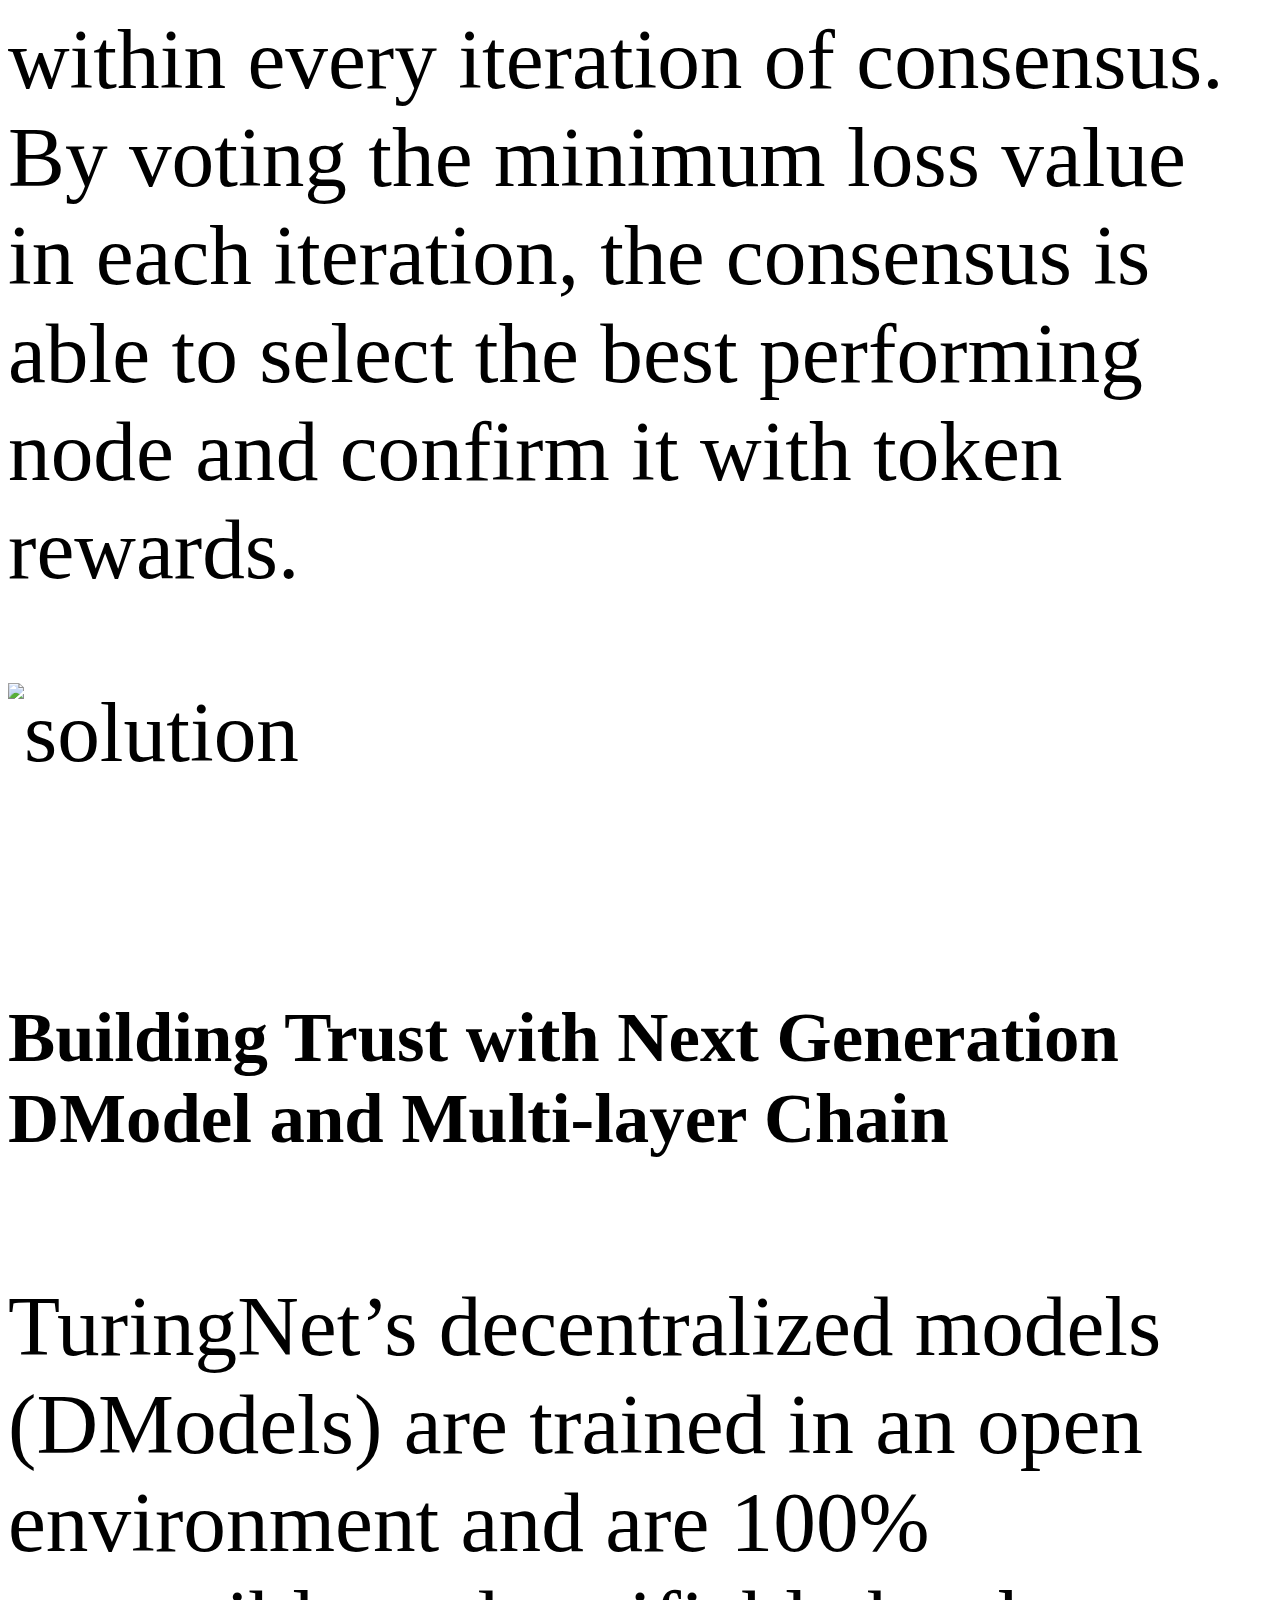
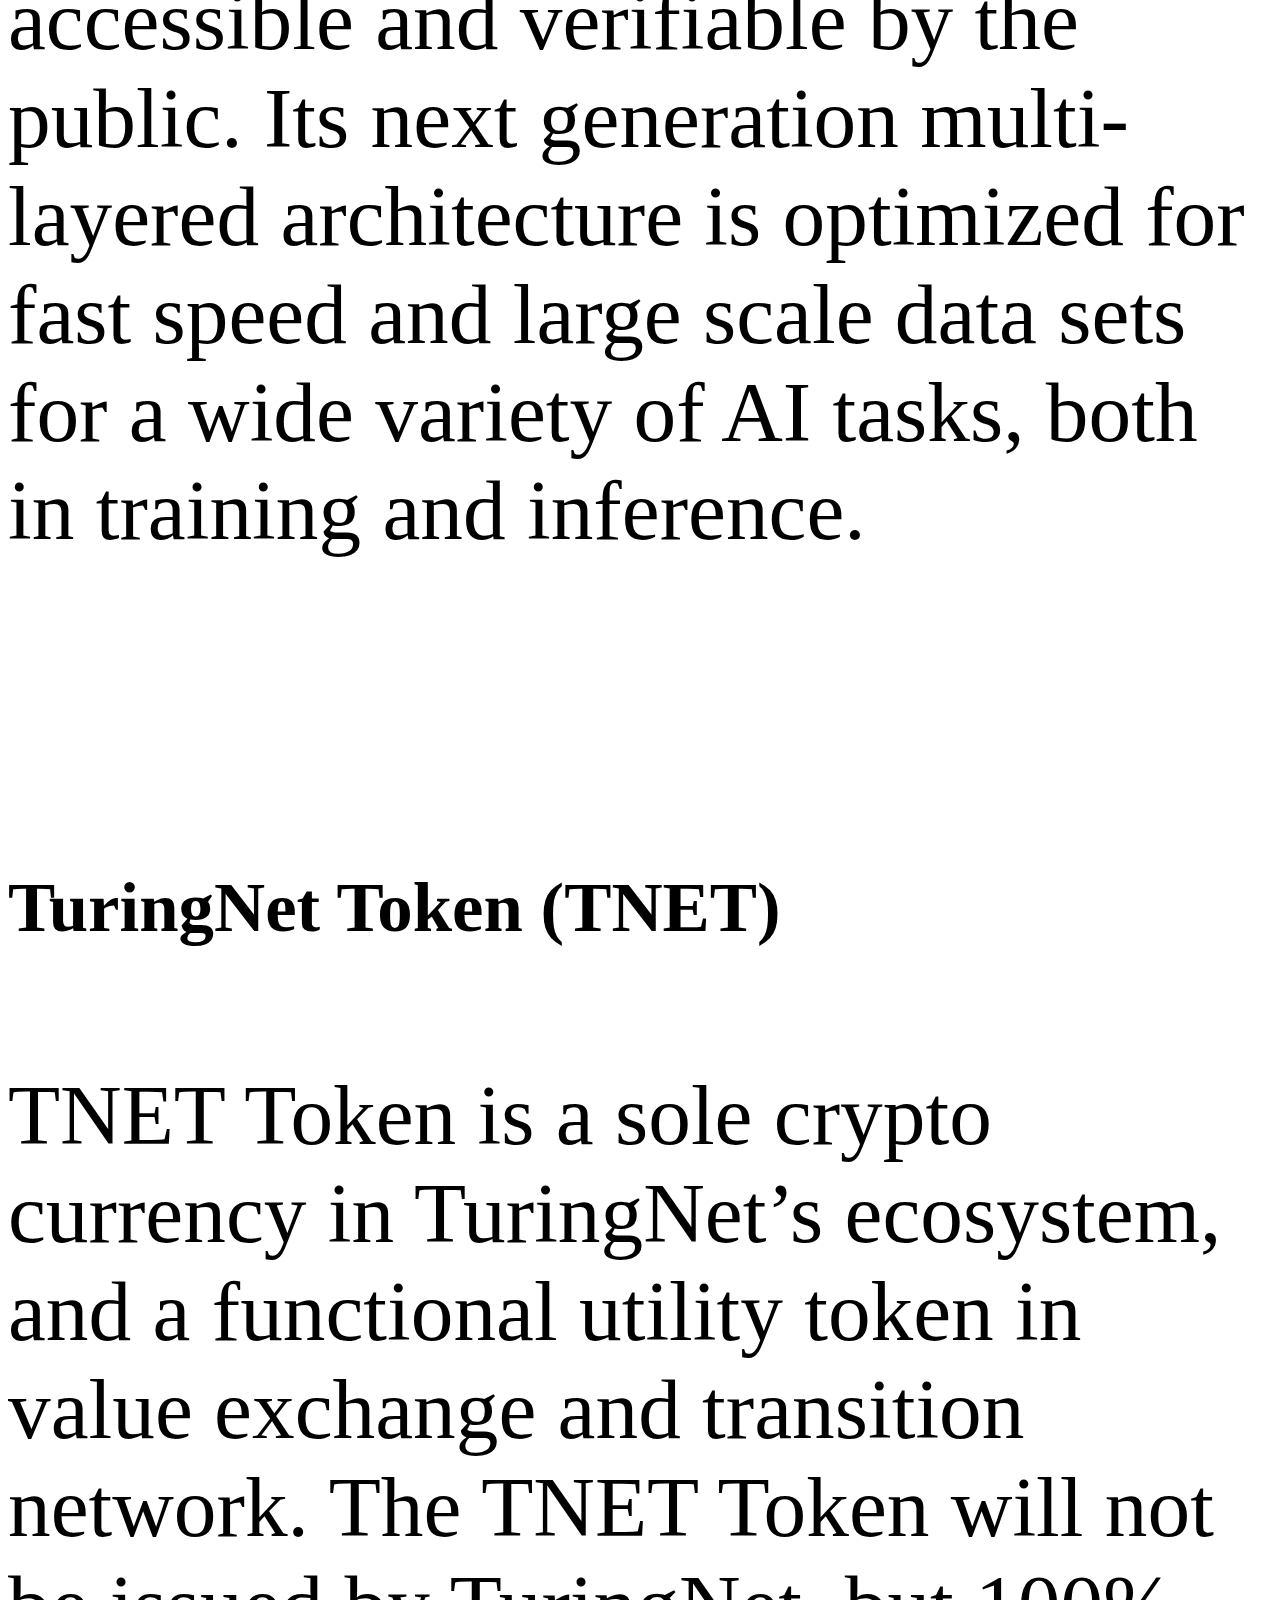
==== commit 0f569150: "add tracking script" ====
--- a/index.html
+++ b/index.html
@@ -48,10 +48,10 @@
                                 <a href="https://medium.com/turingnet" target="_blank">Blog</a>
                             </li>
                             <li>
-                                <a href="https://t.me/turingnet" target="_blank">Join Telegram</a>
-                            </li>
-                            <li>
                                 <a href="#community">Community</a>
+                            </li>
+                            <li>
+                                <a href="https://t.me/turingnet" target="_blank"><img src='./img/join-telegram.png' alt='Join Us On Telegram' style="width:180px;padding-top:20px"/></a>
                             </li>
                             <!--
                             <li>
@@ -424,5 +424,14 @@
         <canvas id="canvas"></canvas>
     </div>
 </body>
-
 </html>
+<!-- Global site tag (gtag.js) - Google Analytics -->
+<script async src="https://www.googletagmanager.com/gtag/js?id=UA-120833351-1"></script>
+<script>
+  window.dataLayer = window.dataLayer || [];
+  function gtag() {
+    dataLayer.push(arguments);
+  }
+  gtag('js', new Date());
+  gtag('config', 'UA-120833351-1');
+</script>
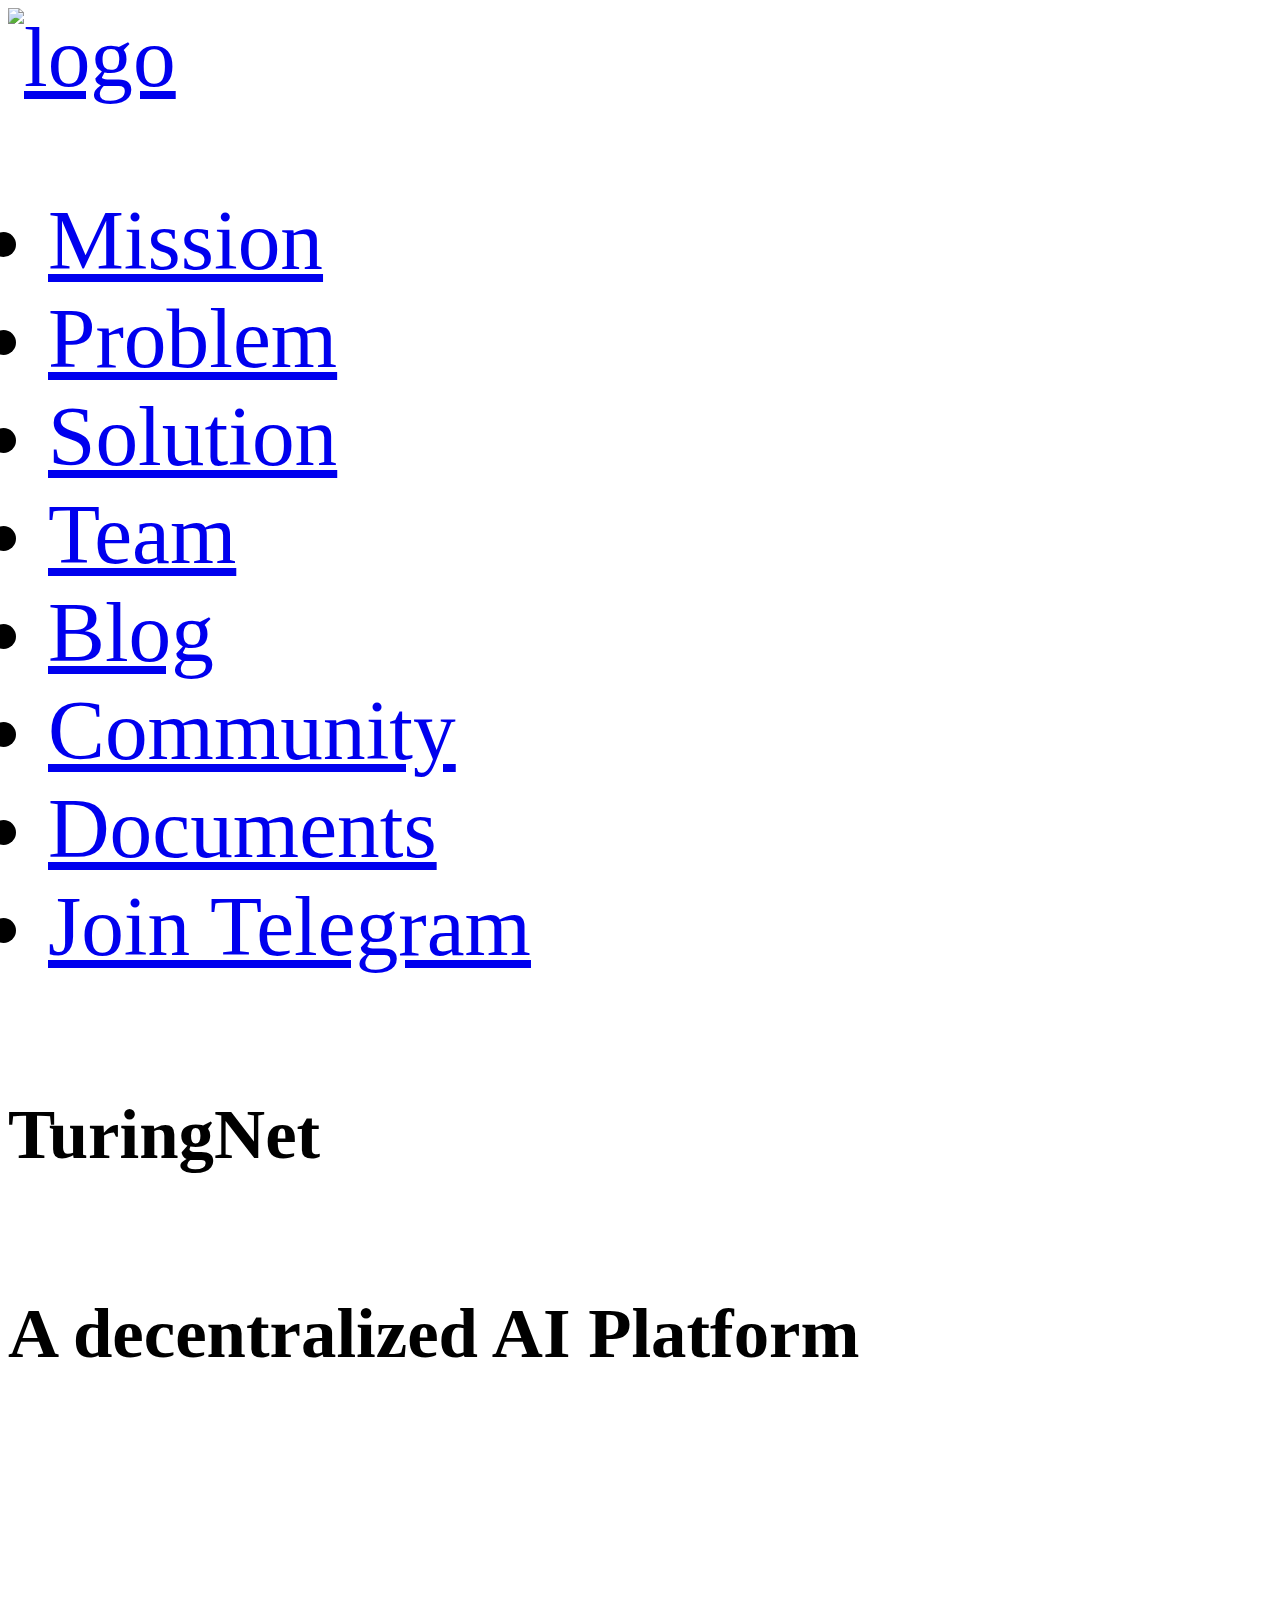
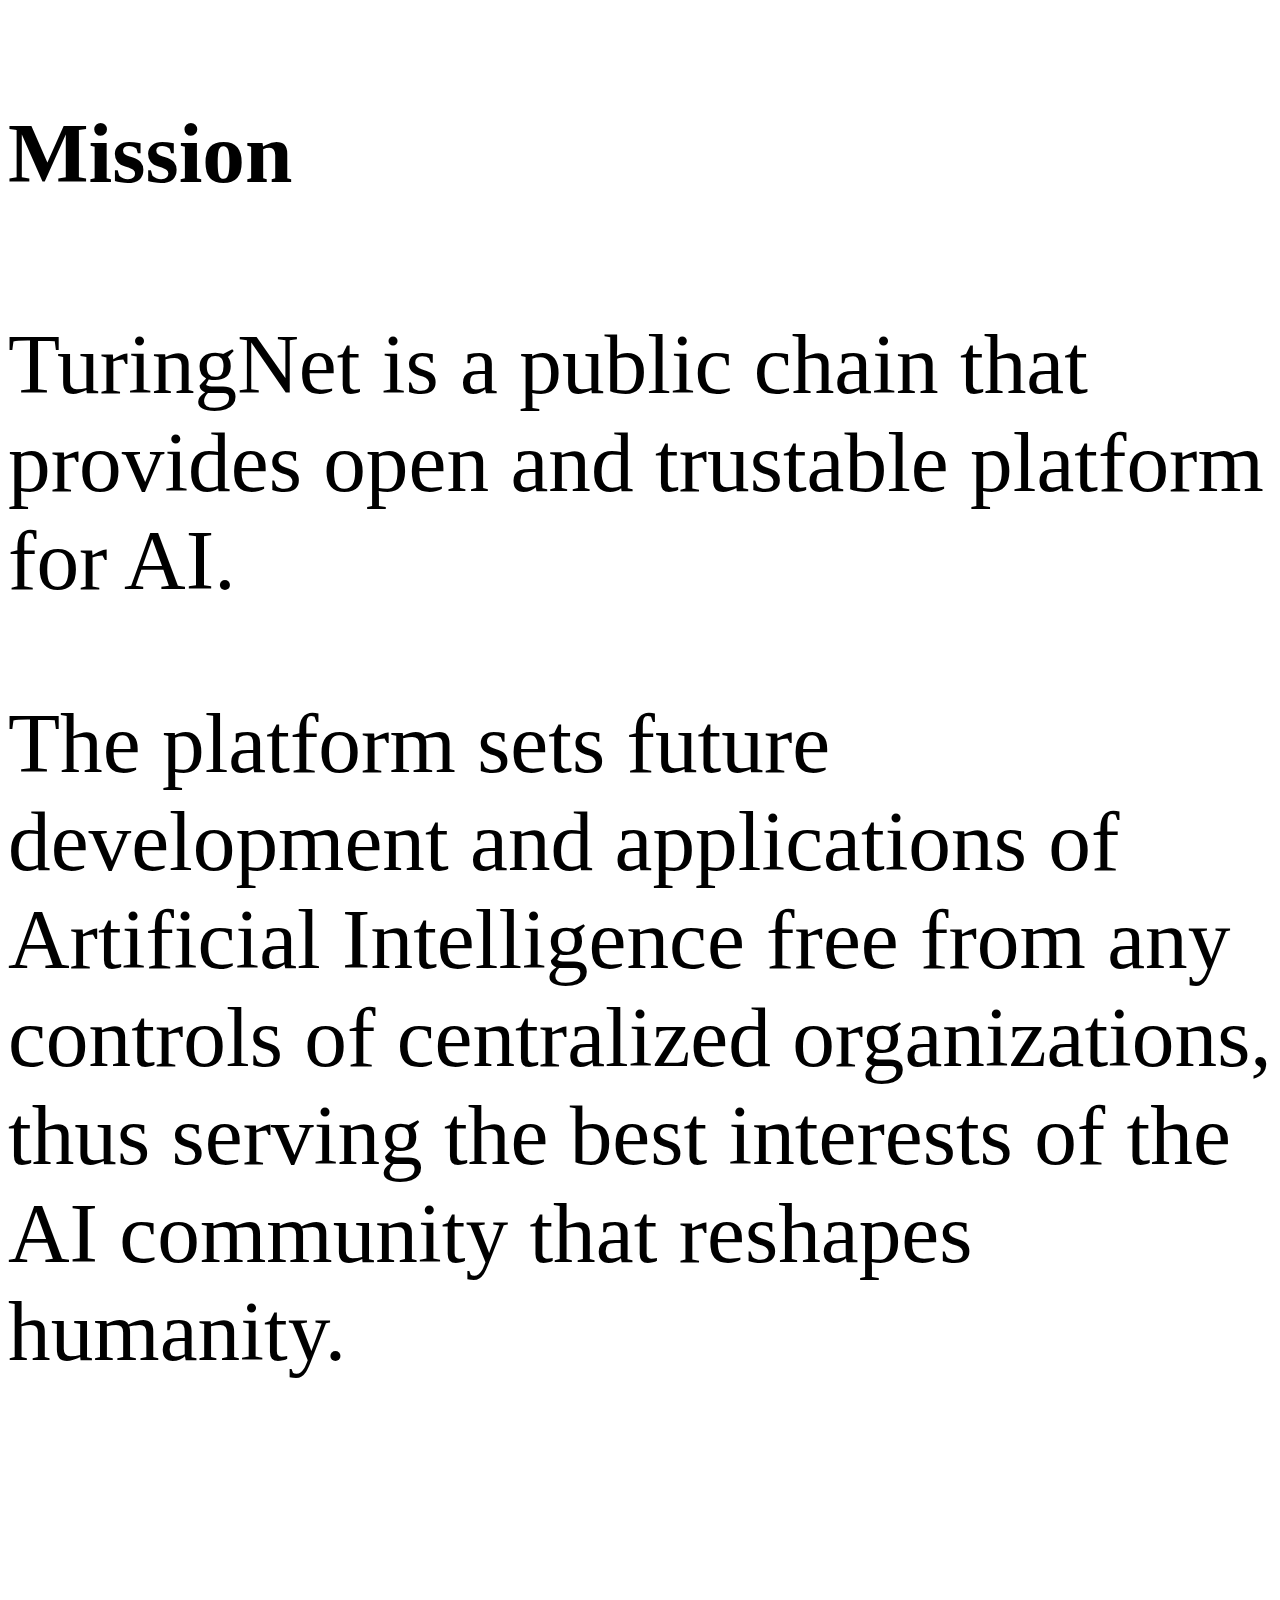
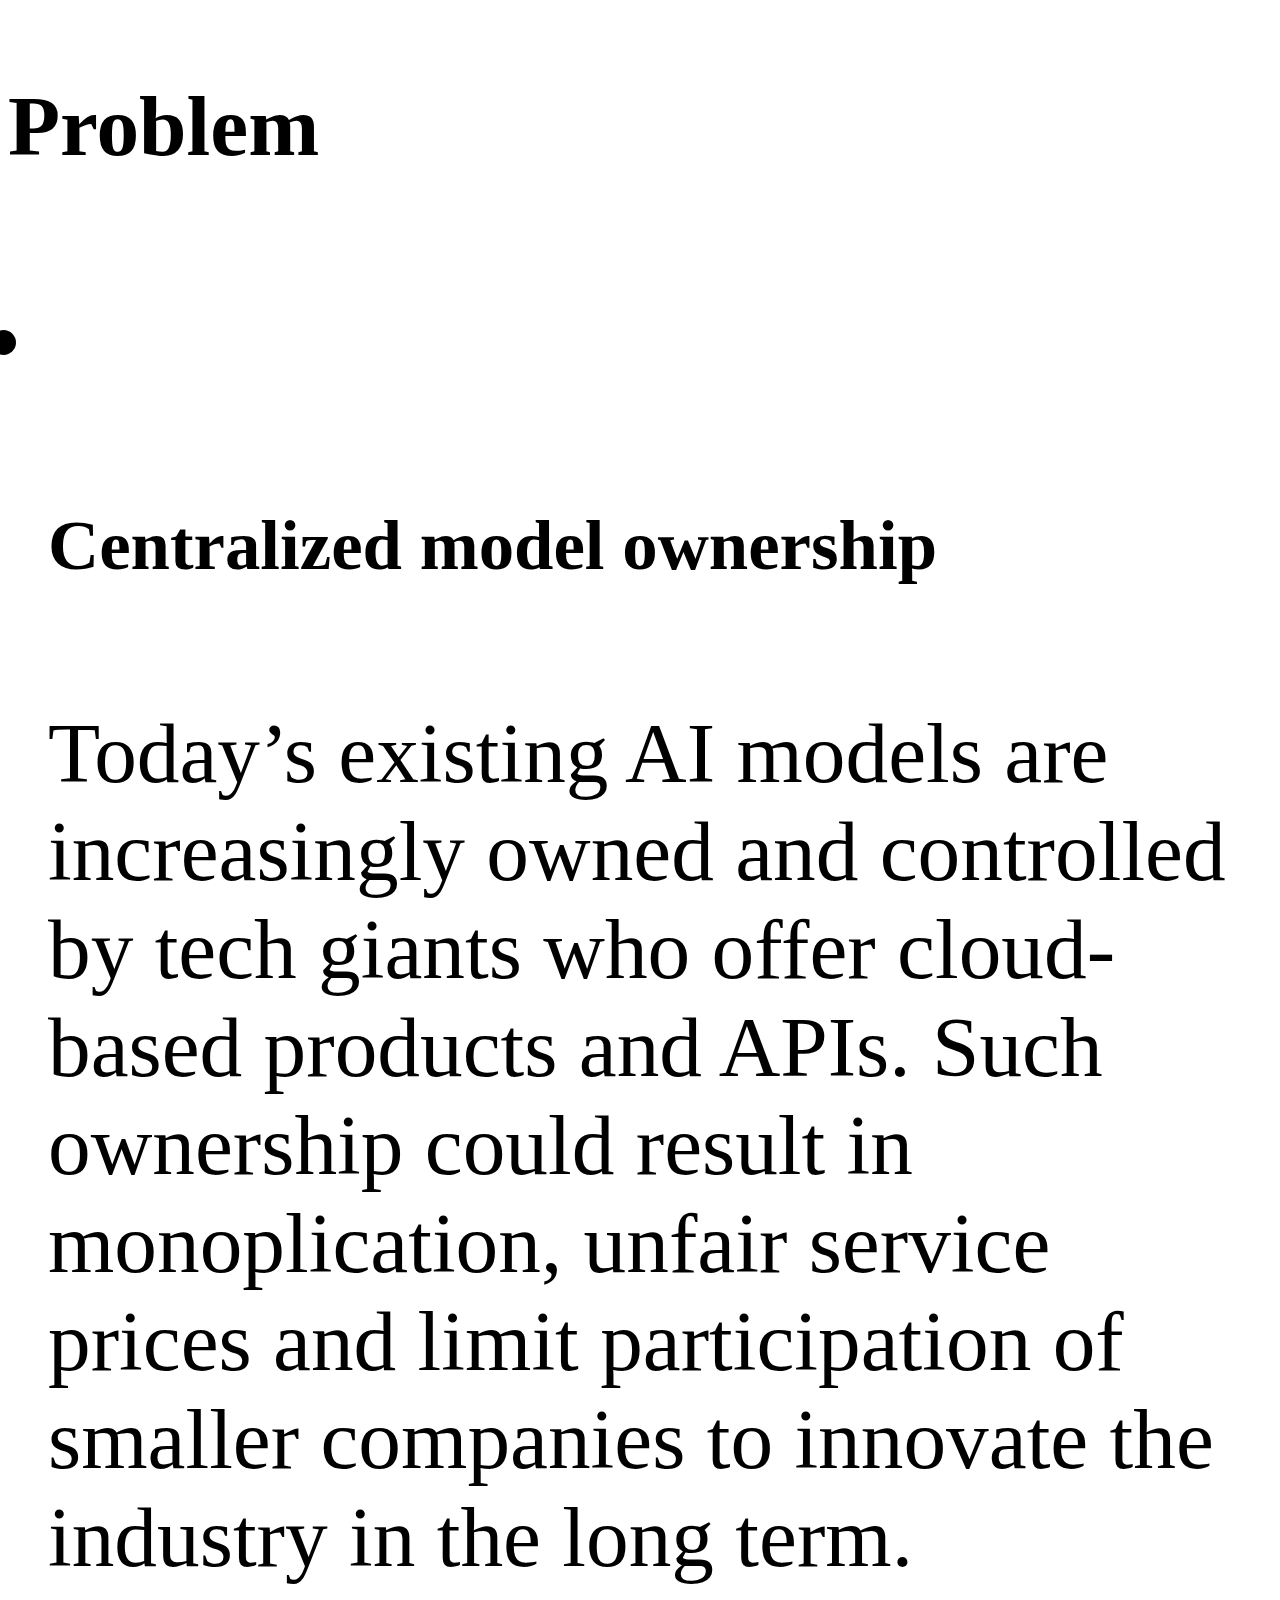
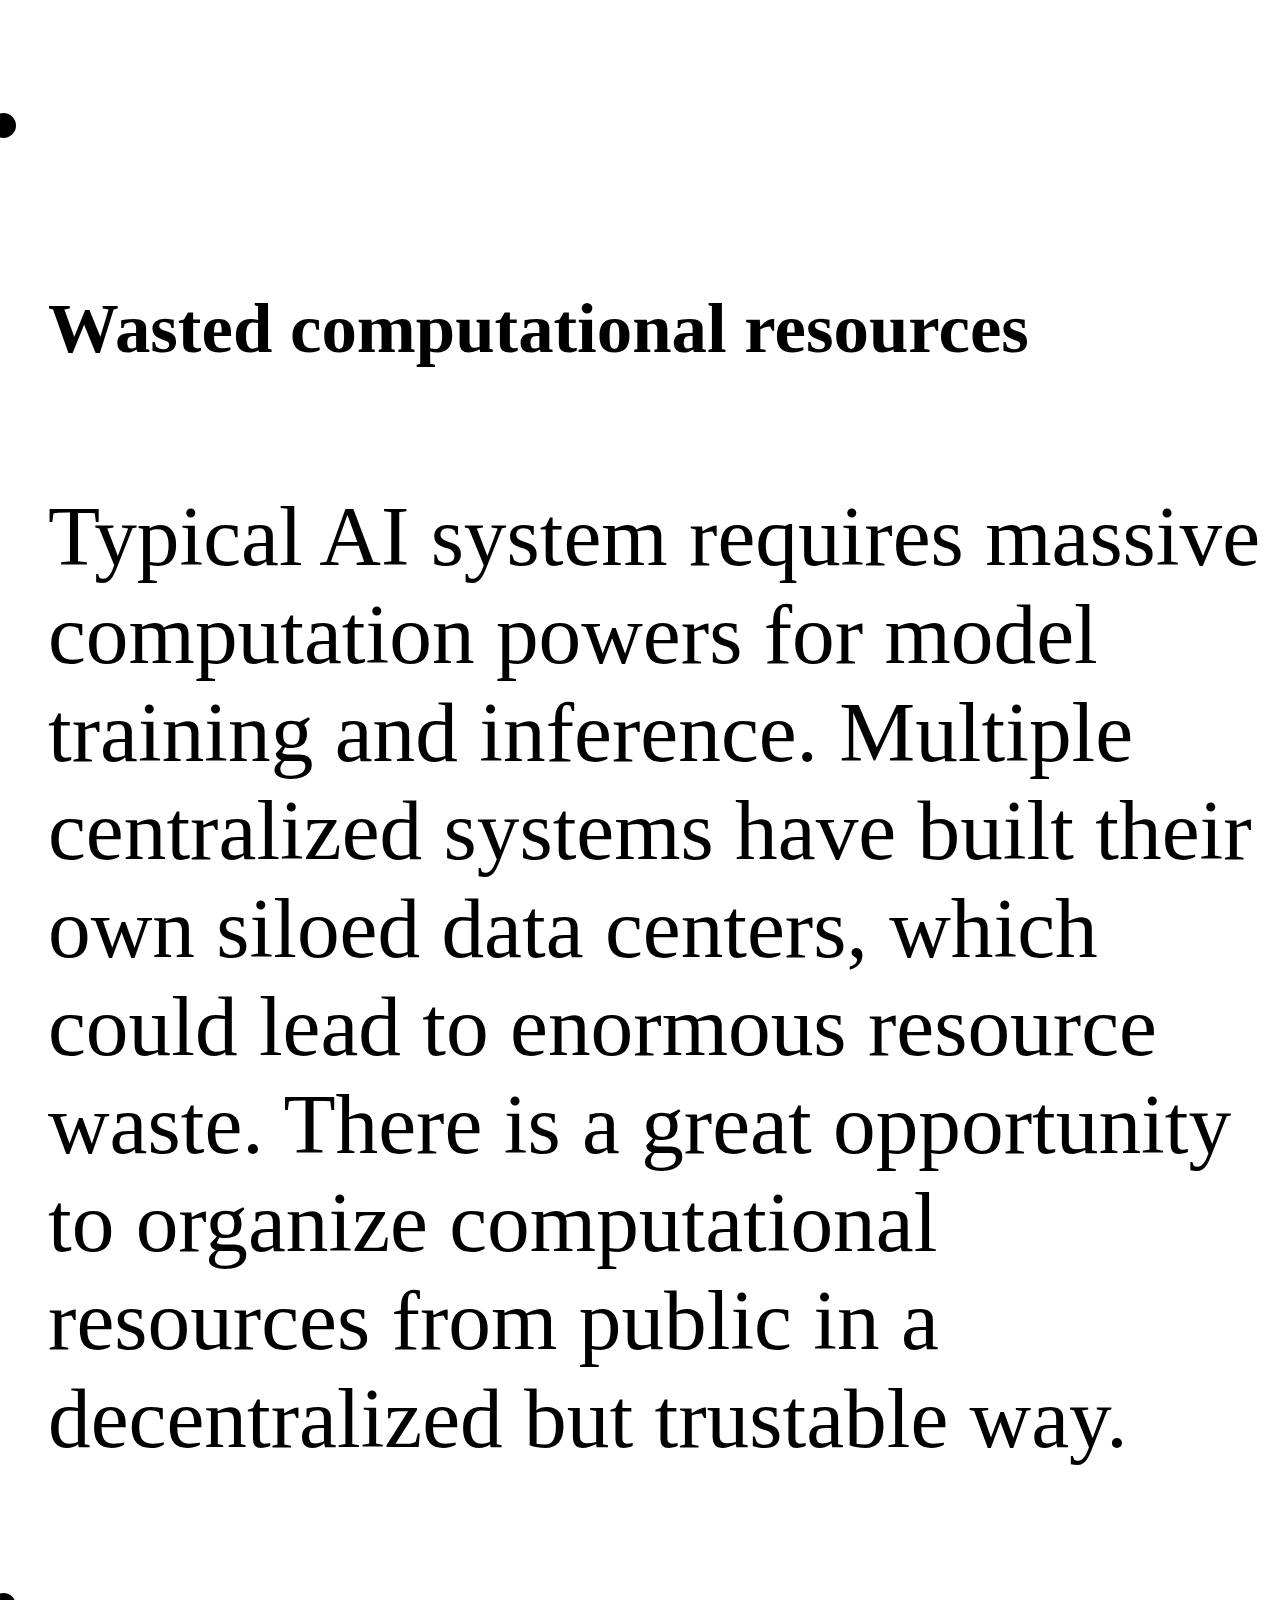
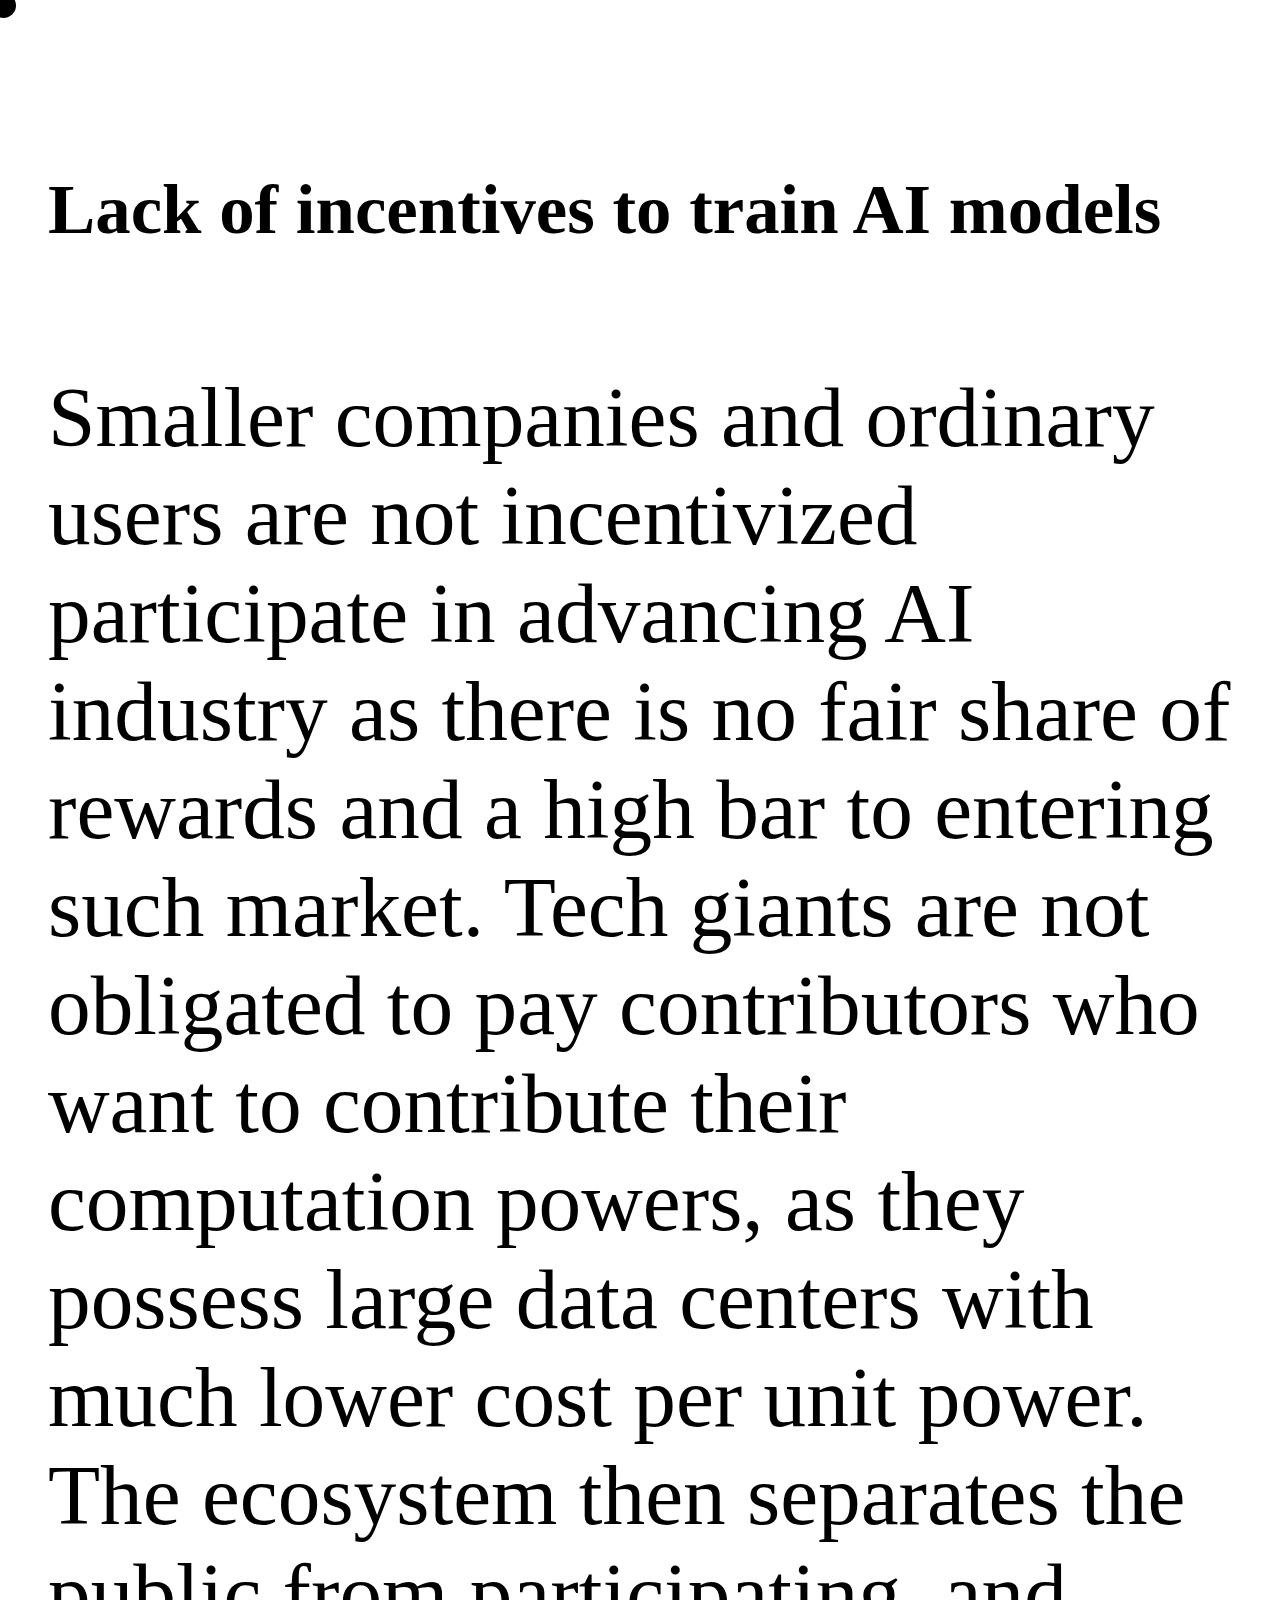
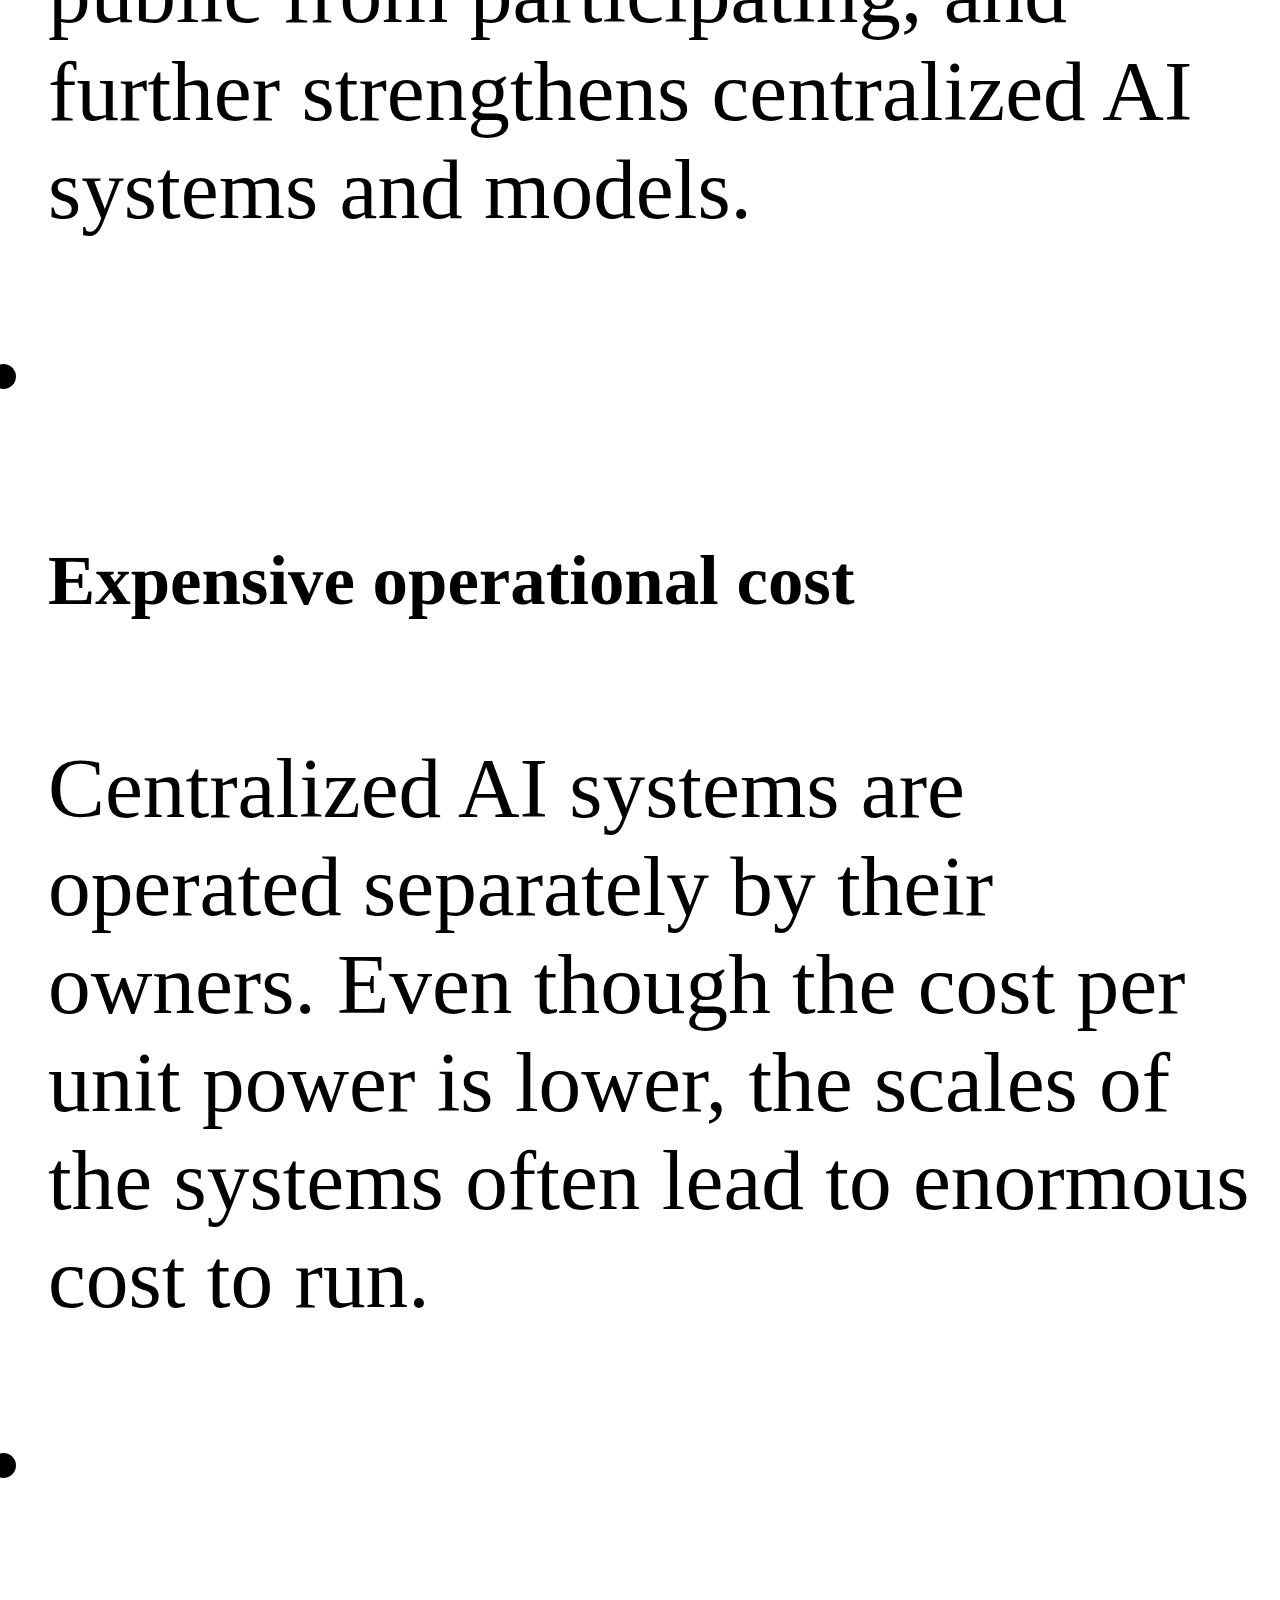
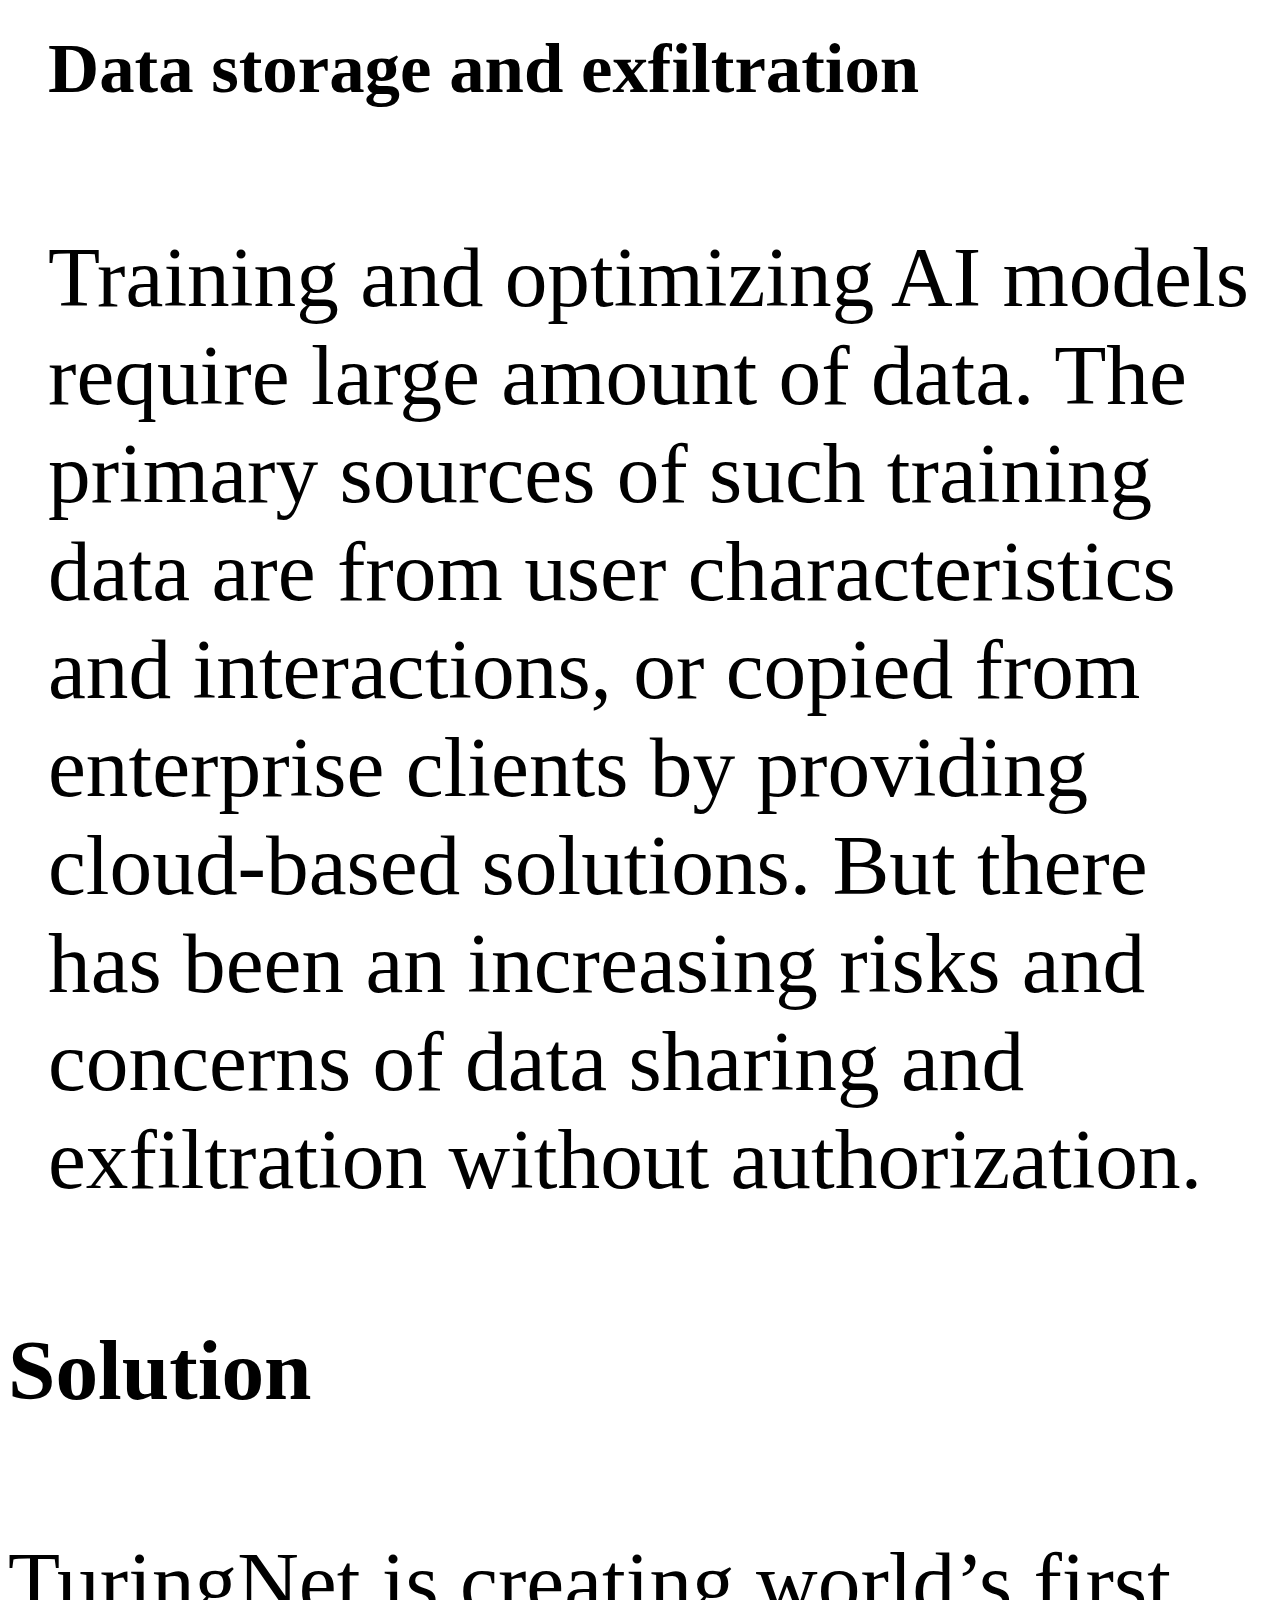
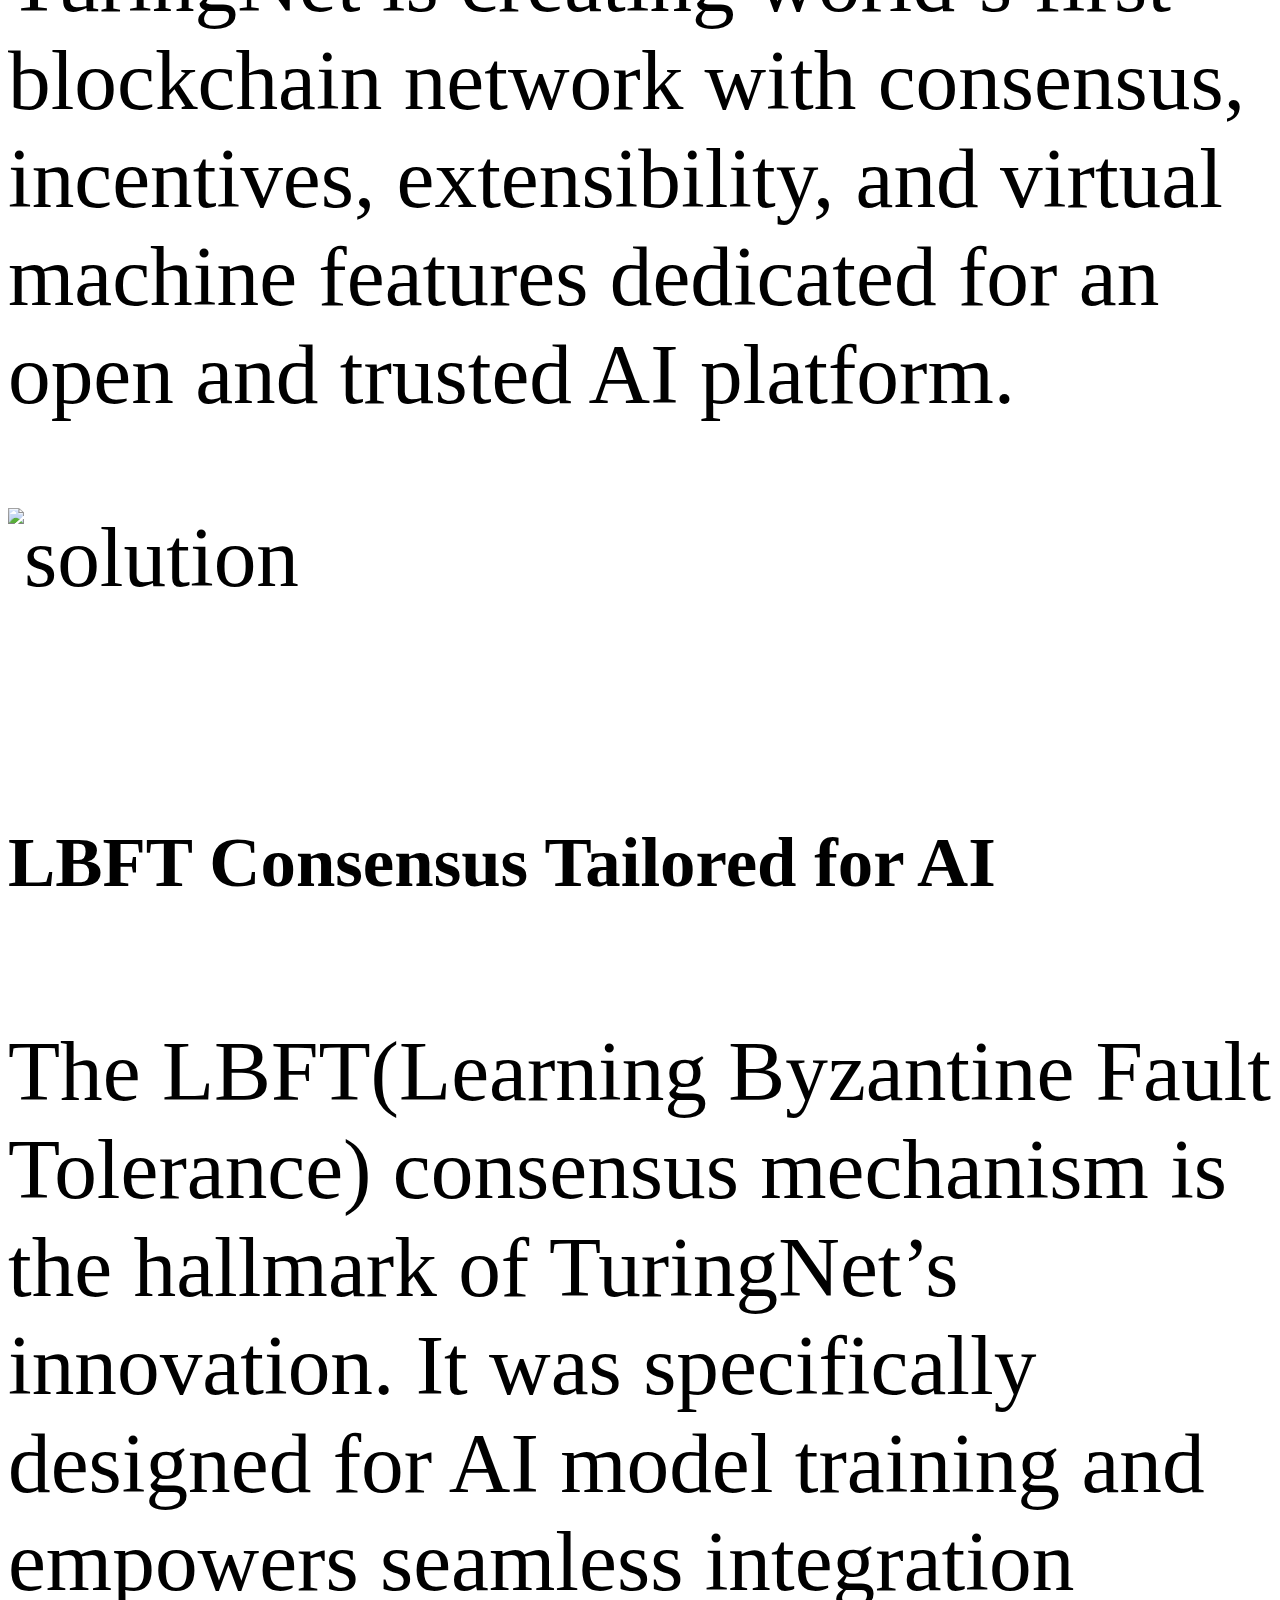
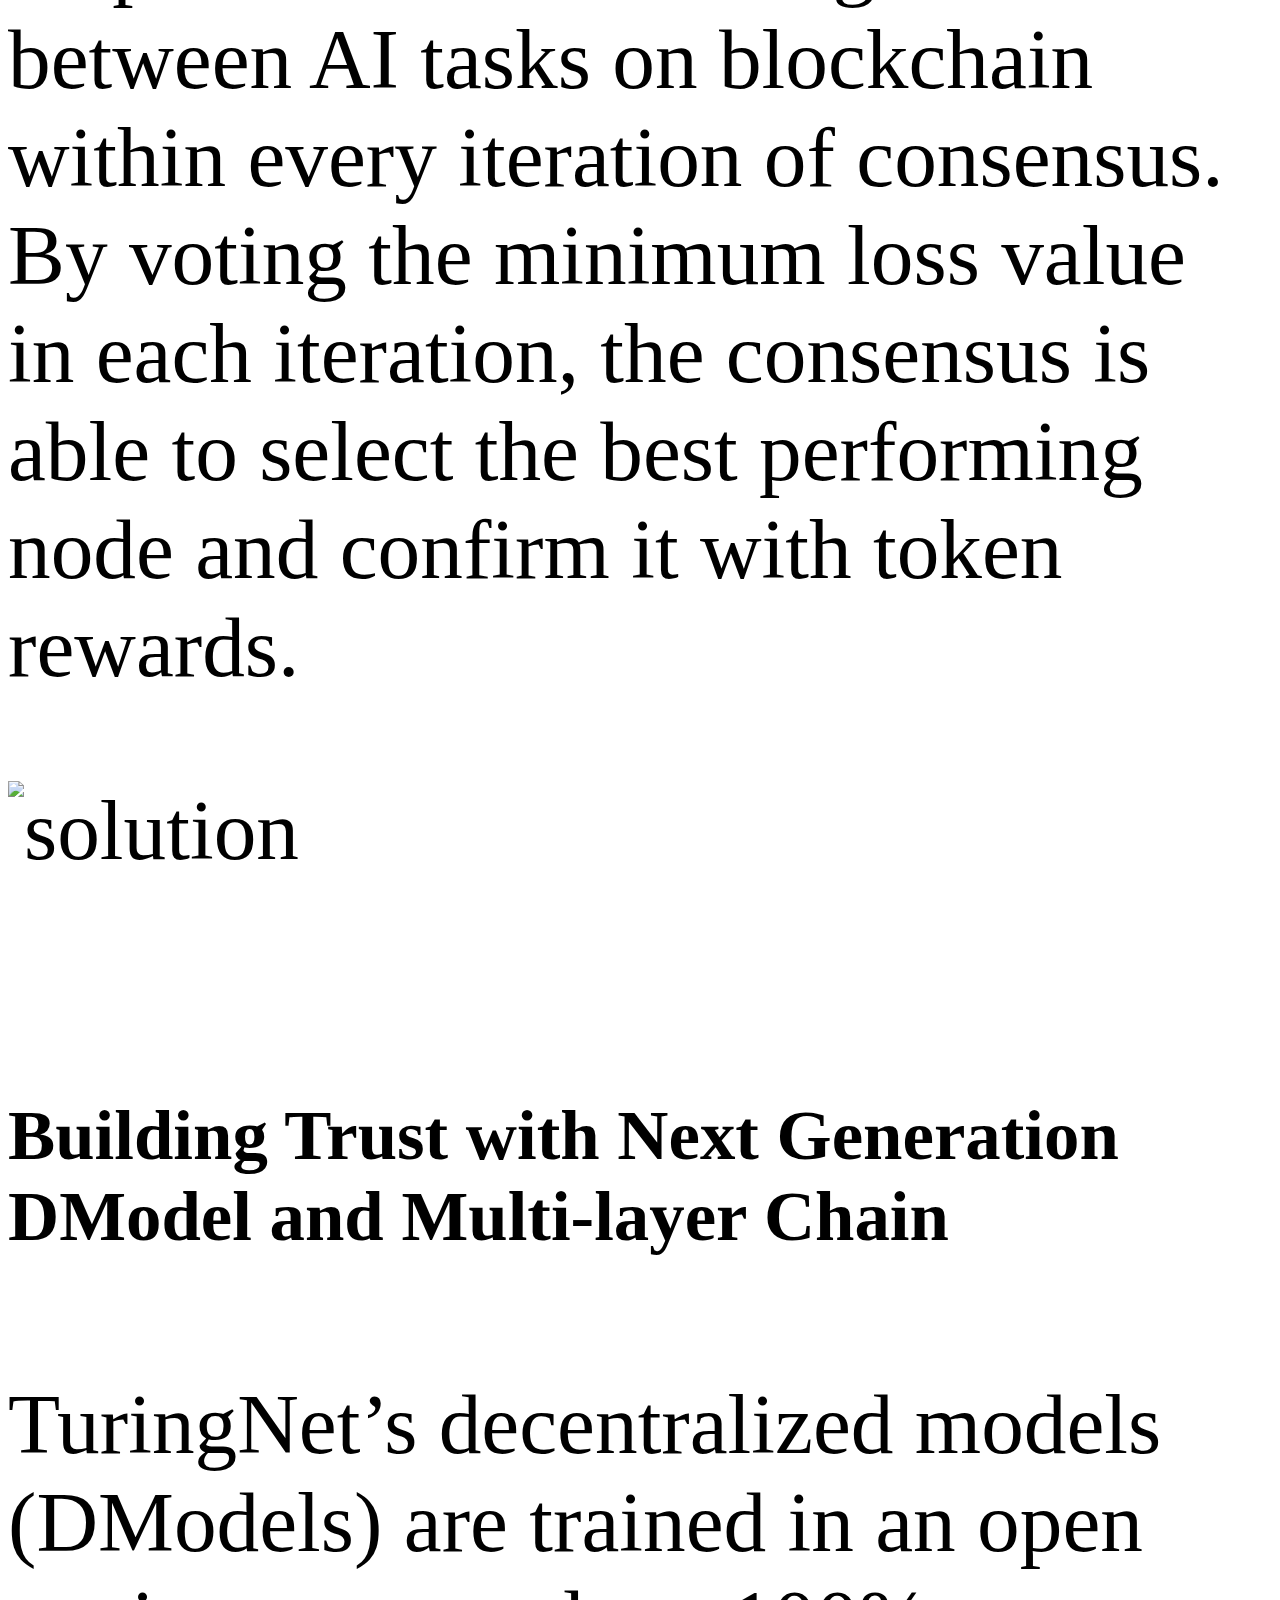
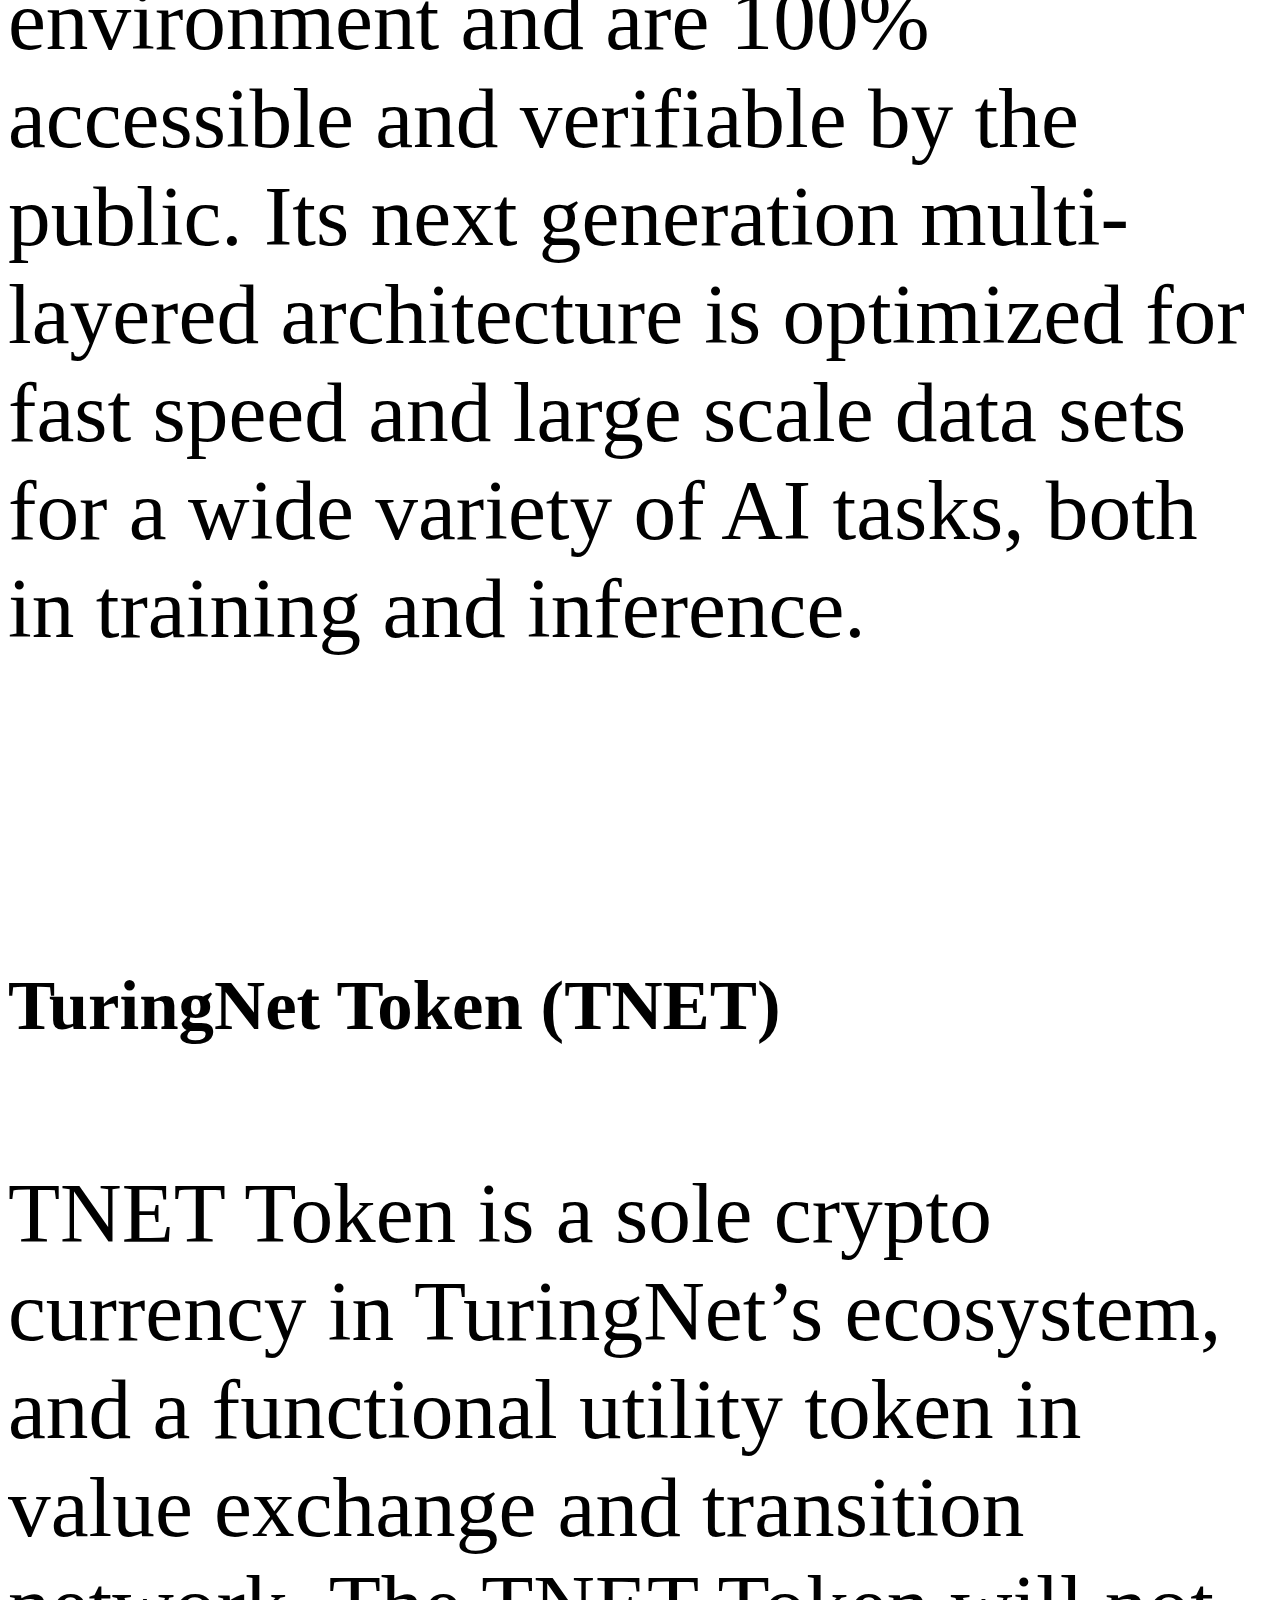
==== commit e64a5a30: "Update index.html" ====
--- a/index.html
+++ b/index.html
@@ -5,7 +5,7 @@
     <meta charset="UTF-8">
     <meta http-equiv="X-UA-Compatible" content="IE=edge,chrome=1">
     <meta name="viewport" content="width=device-width, initial-scale=1.0">
-    <title>TuringNet</title>
+    <title>TuringNet - Open and Trustable AI Platform</title>
     <link rel="stylesheet" type="text/css" href="./style/index.css">
     <script src="https://code.jquery.com/jquery-3.3.1.min.js"></script>
     <script type="text/javascript">
@@ -27,7 +27,7 @@
         <header>
             <div class="header w-1300">
                 <div class="logo">
-                    <img src="./img/logo.png" alt="logo">
+                    <a href="/"><img src="./img/logo.png" alt="logo"></a>
                 </div>
                 <div class="nav">
                     <nav>
@@ -51,13 +51,13 @@
                                 <a href="#community">Community</a>
                             </li>
                             <li>
-                                <a href="https://t.me/turingnet" target="_blank"><img src='./img/join-telegram.png' alt='Join Us On Telegram' style="width:180px;padding-top:20px"/></a>
-                            </li>
-                            <!--
-                            <li>
                                 <a href="#documents">Documents</a>
                             </li>
-                            -->
+                            <li class="right-btn">
+                              <a href="https://t.me/turingnet" target="_blank" class="social-btn">
+                                Join Telegram
+                              </a>
+                            </li>
                         </ul>
                     </nav>
                 </div>
@@ -292,6 +292,7 @@
                                 Sachs, World Economic Forum and various others. Stanford Ph.D.
                             </div>
                         </li>
+                        <!--
                         <li>
                             <img src="./img/Mr-Tim.png" alt="">
                             <h6>Tim Brencht</h6>
@@ -305,7 +306,7 @@
                                 top tier institutions including Netflix, IBM’s Center for Advanced Studies, and HP Labs.
                                 Also an Associate Professor at York University and a Visiting Professor at EPFL.
                             </div>
-                        </li>
+                        </li> -->
                         <li>
                             <img src="./img/person.png" alt="">
                             <h6>Tao Xie</h6>
@@ -338,7 +339,6 @@
                         </li>
                     </ul>
                 </div>
-                <!--
                 <div id="documents" name="Documents" class="m-t-60 bg-001c58">
                     <h4>Documents</h4>
                     <div class="dis-flex-center">
@@ -349,16 +349,15 @@
                             <h6>Download our whitepaper to learn more details</h6>
                             <div class="dis-flex-center m-b-30">
                                 <img src="./img/docIcon2.png" alt="">
-                                <a href="/whitepaper.pdf">Whitepaper</a>
+                                <a href="/whitepaper/TuringNet_Technical_WhitePaper_0.9.pdf">Whitepaper</a>
                             </div>
                             <div class="dis-flex-center">
                                 <img src="./img/docIcon2.png" alt="">
-                                <a href="/terms.pdf">Token Sale Terms and Conditions</a>
-                            </div>
-                        </div>
-                    </div>
-                </div>
-              -->
+                                <a href="/faq.html">FAQ</a>
+                            </div>
+                        </div>
+                    </div>
+                </div>
 
                 <div id="community" name="Community" class="m-t-60 bg-080f32">
                     <h4>Community</h4>
@@ -401,7 +400,7 @@
                                 </a>
                             </li>
                             <li>
-                                <a href="https://www.reddit.com/user/turing_net" target="_blank">
+                                <a href="https://www.reddit.com/r/TuringNet/" target="_blank">
                                     <img src="./img/robot.png" alt="">
                                 </a>
                             </li>
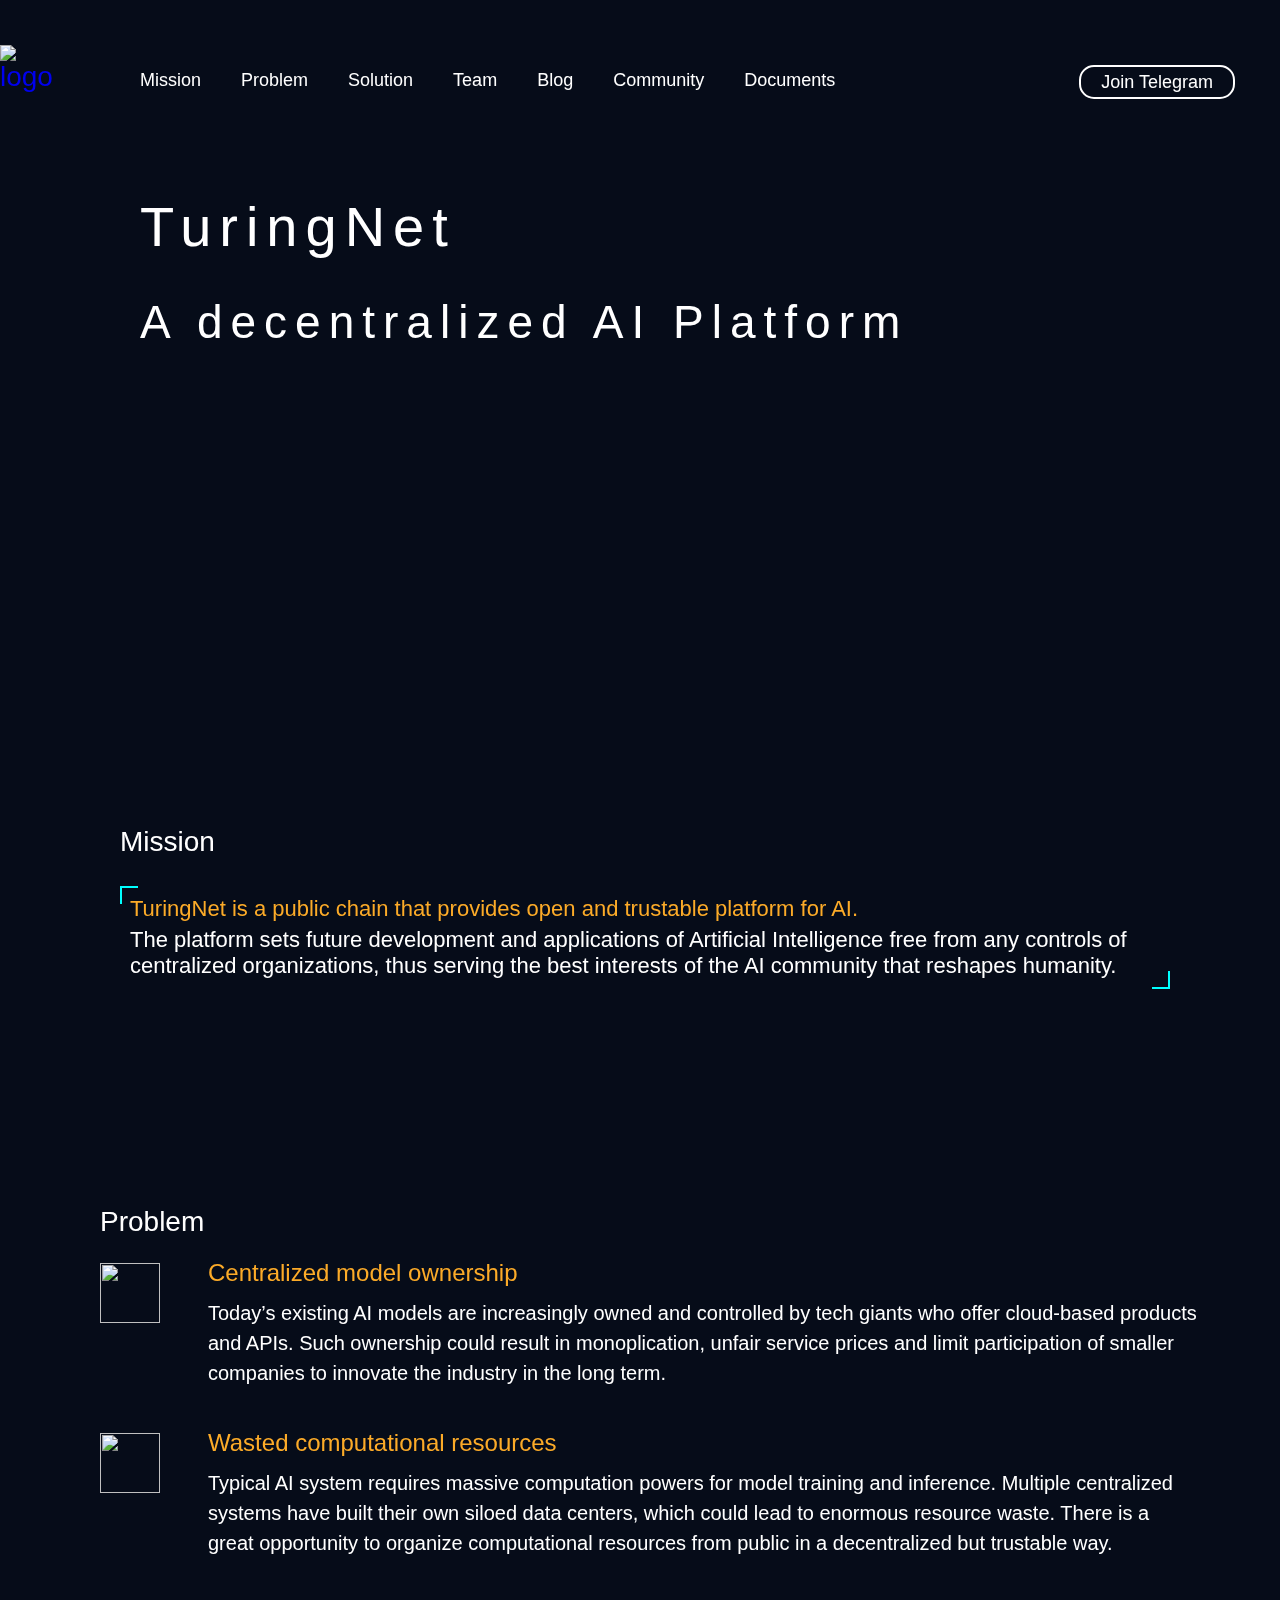
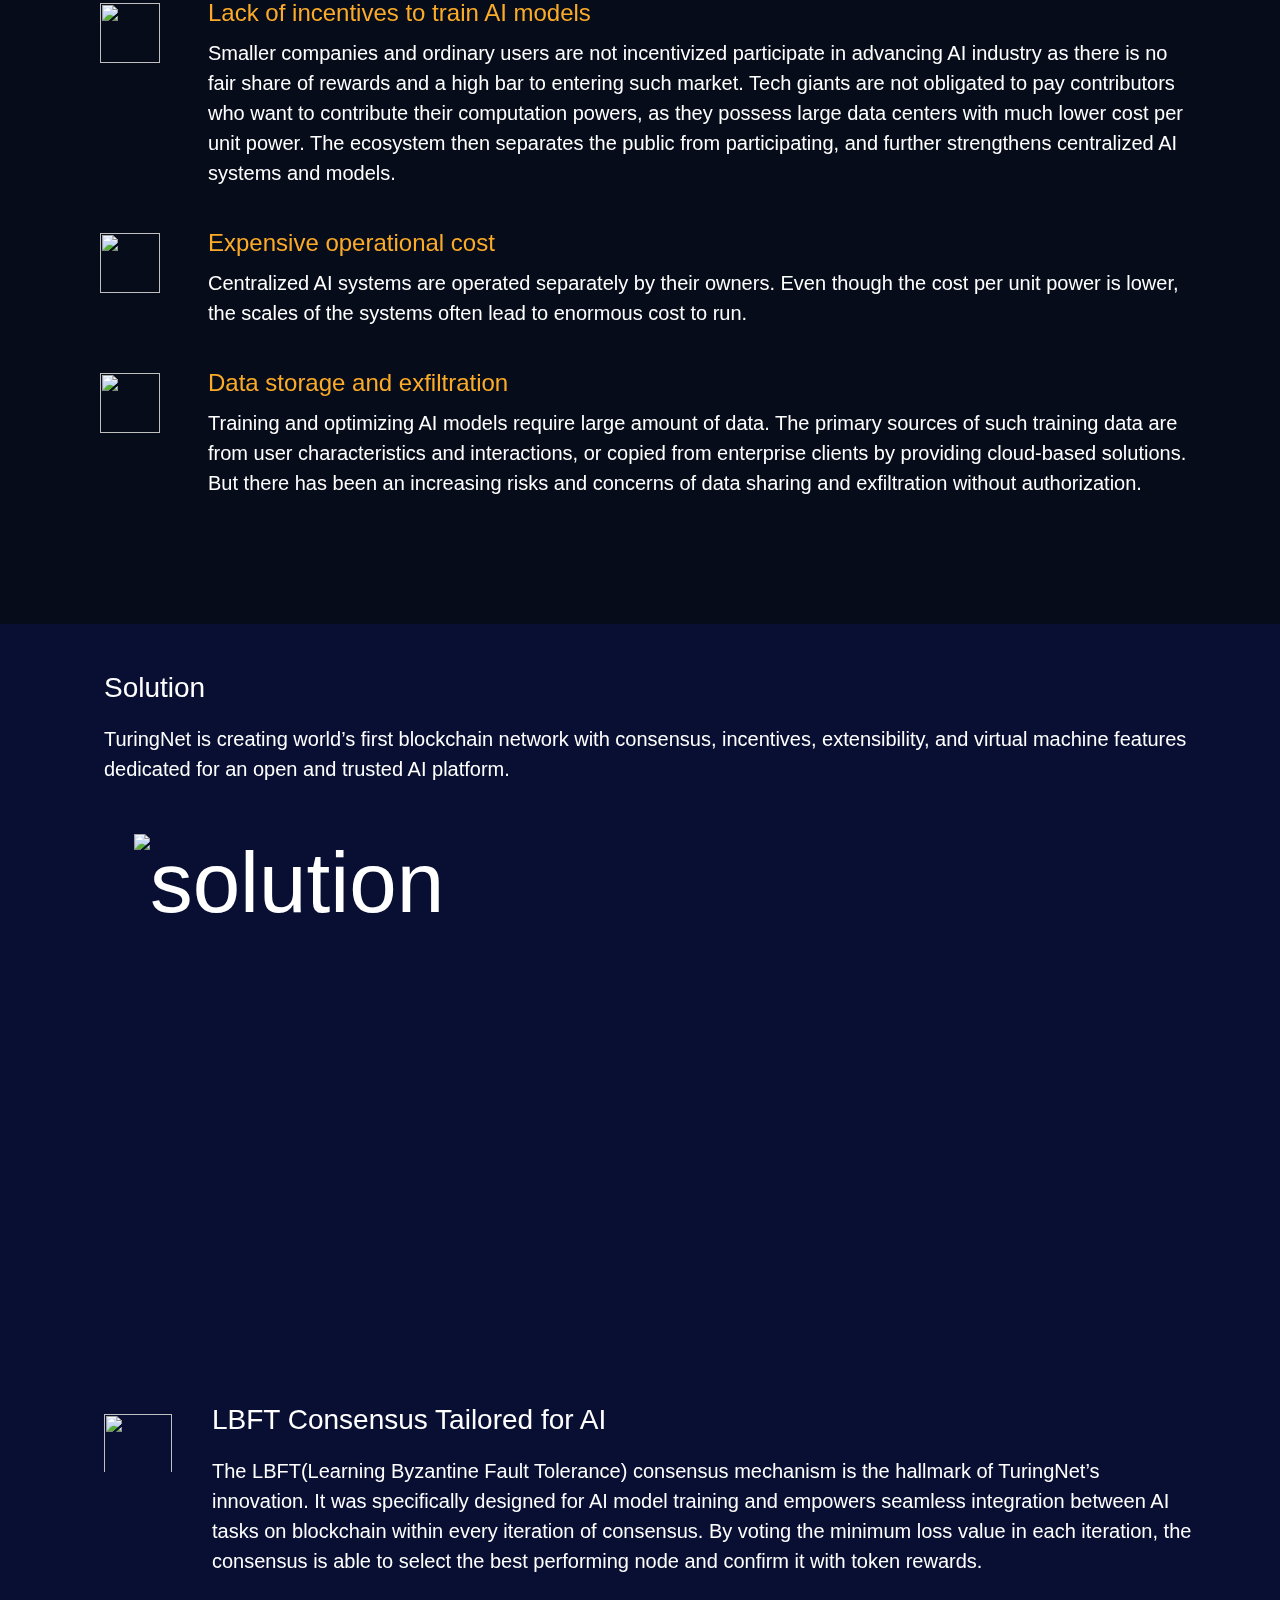
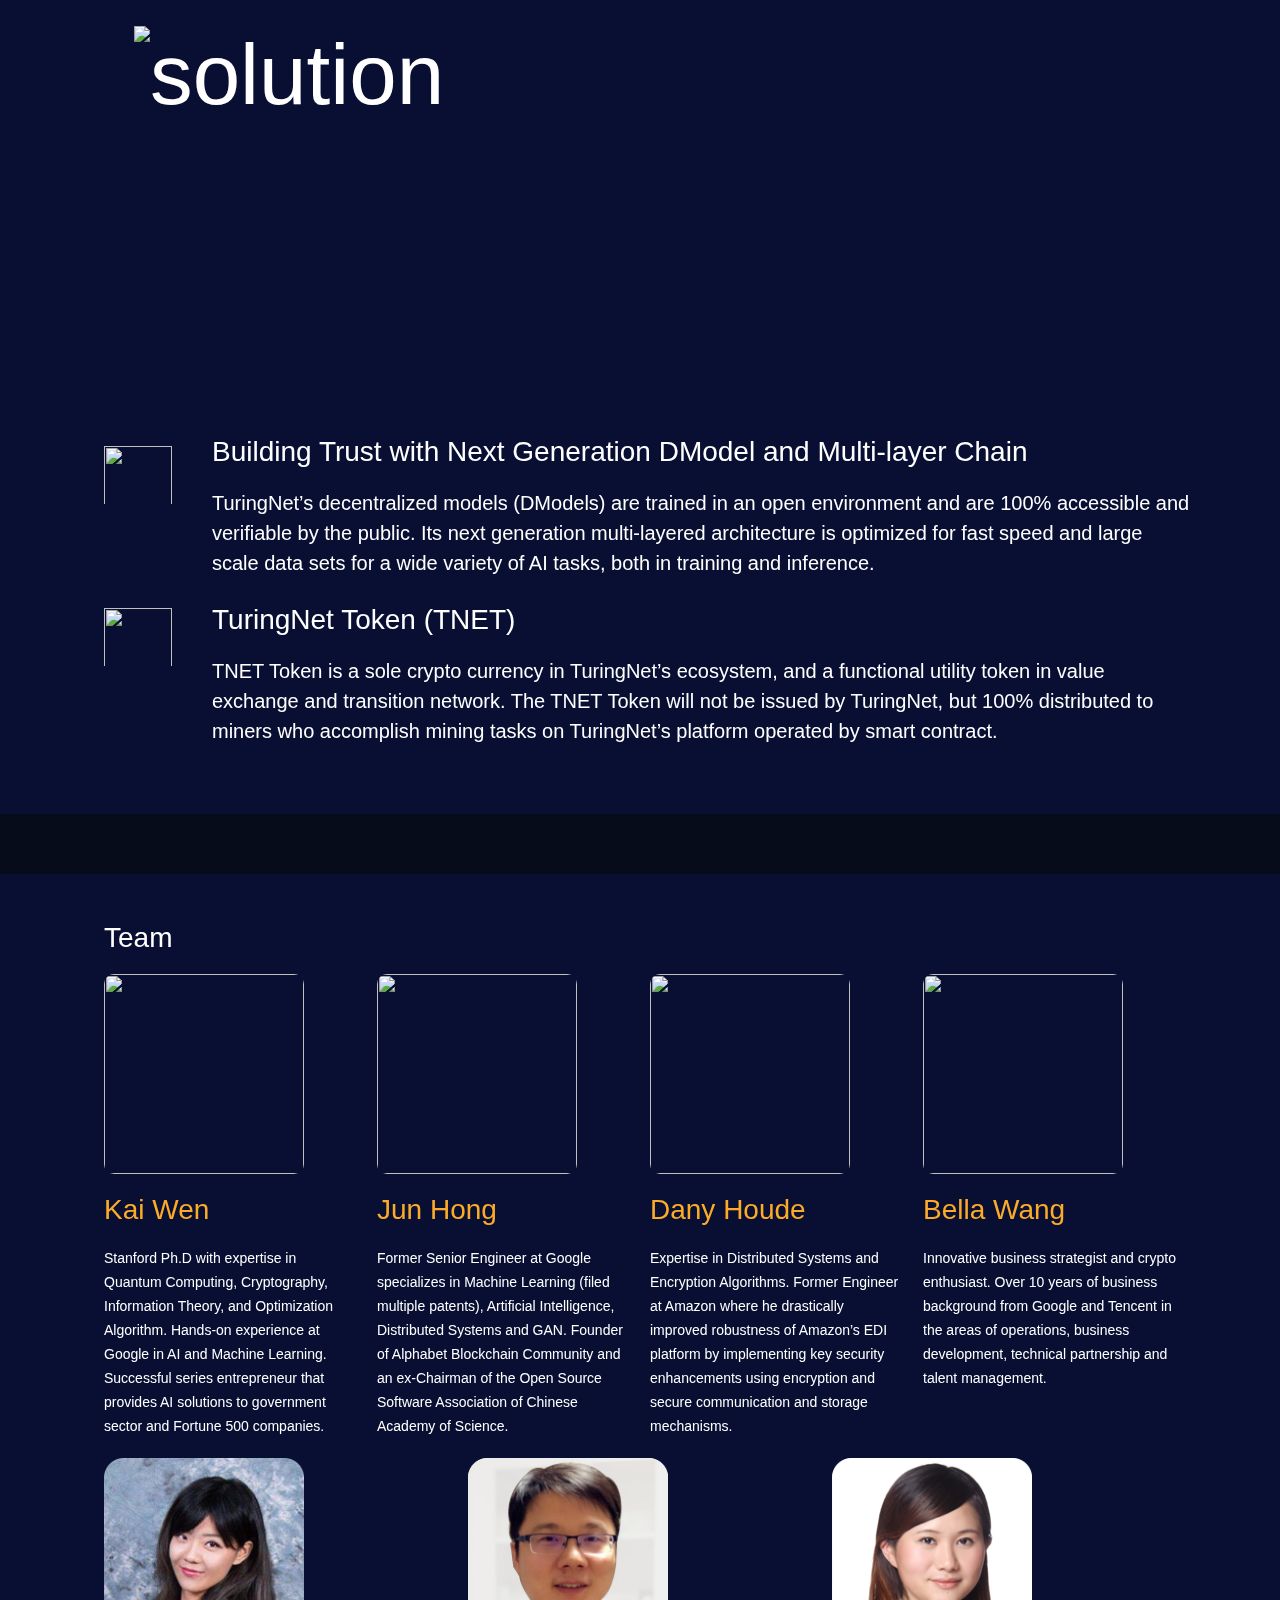
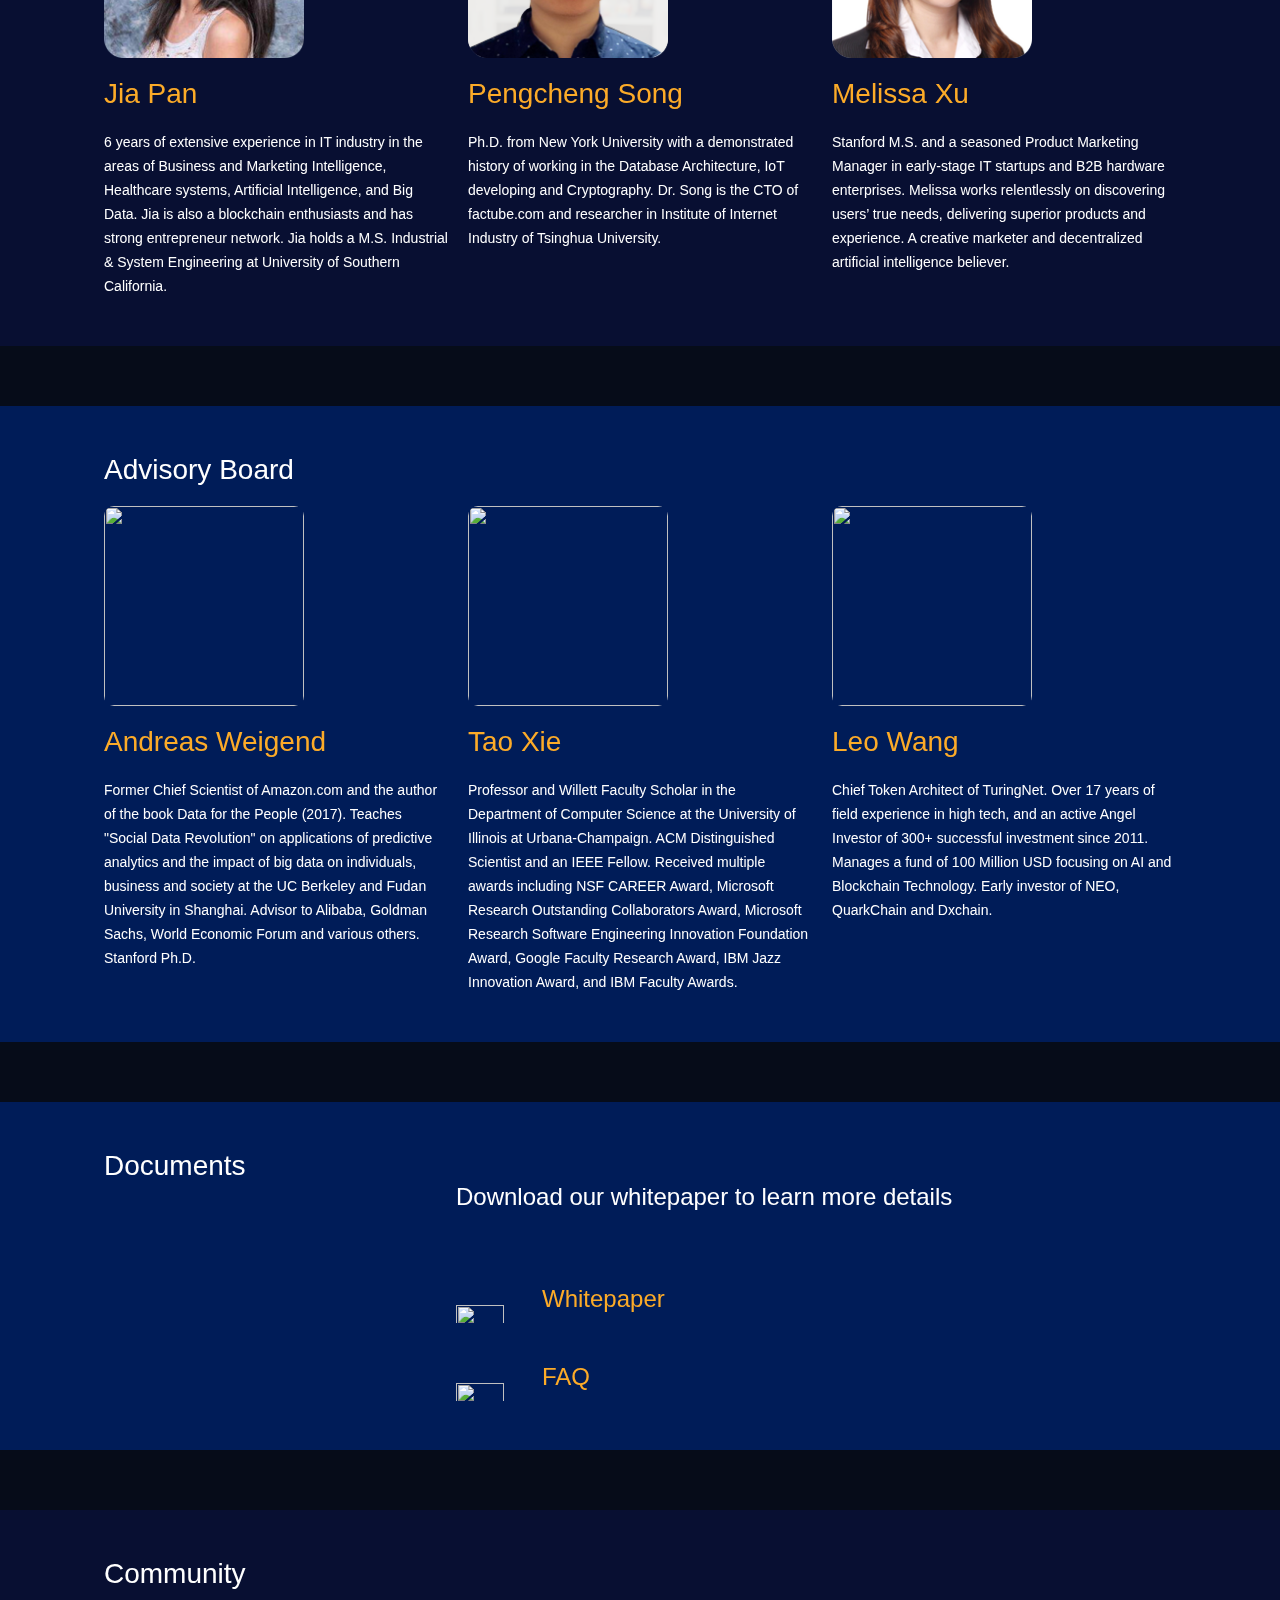
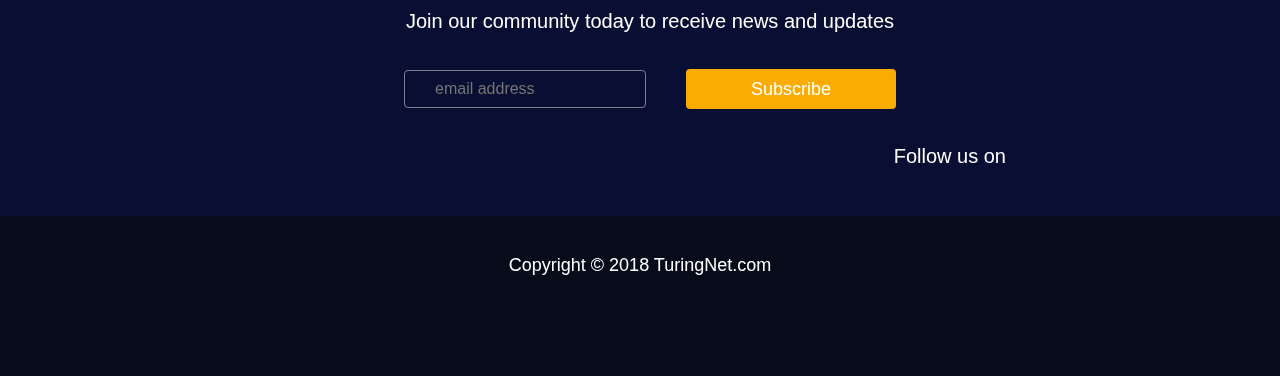
==== commit 75f88a42: "add bio" ====
--- a/index.html
+++ b/index.html
@@ -269,6 +269,49 @@
                             <div class="allIntro">
                                 Innovative business strategist and crypto enthusiast. Over 10 years of business background from Google and Tencent in the
                                 areas of operations, business development, technical partnership and talent management.
+                            </div>
+                        </li>
+                        <li>
+                            <img src="./img/jia.png" alt="">
+                            <h6>Jia Pan</h6>
+                            <p> 6 years of extensive experience in IT industry in the areas of Business and Marketing Intelligence,
+                              Healthcare systems, Artificial Intelligence, and Big Data. Jia is also a blockchain enthusiasts and has
+                              strong entrepreneur network. Jia holds a M.S. Industrial & System Engineering at University of Southern
+                              California.
+                            </p>
+                            <div class="allIntro">
+                              6 years of extensive experience in IT industry in the areas of Business and Marketing Intelligence,
+                                Healthcare systems, Artificial Intelligence, and Big Data. Jia is also a blockchain enthusiasts and has
+                                strong entrepreneur network. Jia holds a M.S. Industrial & System Engineering at University of Southern
+                                California.
+                            </div>
+                        </li>
+                        <li>
+                            <img src="./img/pengcheng.png" alt="">
+                            <h6>Pengcheng Song</h6>
+                            <p> Ph.D. from New York University with a demonstrated history of working in the Database Architecture,
+                              IoT developing and Cryptography. Dr. Song is the CTO of factube.com and researcher in Institute of
+                              Internet Industry of Tsinghua University.
+                            </p>
+                            <div class="allIntro">
+                              Ph.D. from New York University with a demonstrated history of working in the Database Architecture,
+                                IoT developing and Cryptography. Dr. Song is the CTO of factube.com and researcher in Institute of
+                                Internet Industry of Tsinghua University. He was the former co-founder and CTO of Weiita LED providing
+                                smart illumination equipment for NYPD, Chicago PD and others. He conducted in-depth research on connecting
+                                smart contract of Ethereum with IoT devices and developed the protocol for such application.
+                            </div>
+                        </li>
+                        <li>
+                            <img src="./img/melissa.png" alt="">
+                            <h6>Melissa Xu</h6>
+                            <p> Stanford M.S. and a seasoned Product Marketing Manager in early-stage IT startups and B2B hardware
+                              enterprises. Melissa works relentlessly on discovering users’ true needs, delivering superior products
+                              and experience. A creative marketer and decentralized artificial intelligence believer.
+                            </p>
+                            <div class="allIntro">
+                              Stanford M.S. and a seasoned Product Marketing Manager in early-stage IT startups and B2B hardware
+                                enterprises. Melissa works relentlessly on discovering users’ true needs, delivering superior products
+                                and experience. A creative marketer and decentralized artificial intelligence believer.
                             </div>
                         </li>
                     </ul>
--- a/style/index.css
+++ b/style/index.css
@@ -0,0 +1,871 @@
+*{
+    margin:0;
+    padding: 0;
+    font-weight: 200;
+}
+html,body{
+    width : 100%;
+    height :auto;
+    color:#fff;
+    user-select: none;
+    overflow-x: hidden;
+}
+body{
+    background:#060c19;
+    font-family: "Sharp Sans Medium", -apple-system, BlinkMacSystemFont, "Segoe UI", Helvetica, Arial, sans-serif;
+}
+a{
+    text-decoration: none;
+}
+li{
+    list-style: none;
+}
+.container{
+    position: relative;
+    padding-bottom: 160px;
+    z-index: 2;
+}
+.box{
+    width:100%;
+    height:100%;
+    overflow: hidden;
+    position: fixed;
+    top:0;
+    z-index: 1;
+}
+/* 通用样式 */
+.cl:after{
+    content: "";
+    display: block;
+    height: 0;
+    clear: both;
+}
+.w-1300{
+    width:1300px;
+    margin:0 auto;
+}
+.f56{
+    font-size: 56px;
+}
+.f16{
+    font-size: 16px;
+}
+.f22{
+    font-size: 22px;
+}
+.color-fca{
+    color:#fcab28;
+}
+.bg-001c58{
+    background: #001c58;
+}
+.bg-080f32{
+    background: #080f32;
+}
+.m-b-5{
+    margin-bottom: 5px;
+}
+.m-t-60{
+    margin-top: 60px;
+}
+.m-b-30{
+    margin-bottom: 30px;
+}
+.m-r-56{
+    margin-right: 56px;
+}
+.p-30{
+    padding: 30px;
+    box-sizing: border-box;
+}
+.fl{
+    float: left;
+}
+.dis-flex-start{
+    display: flex;
+    align-items: flex-start;
+}
+.dis-flex-center{
+    display: flex;
+    align-items: center;
+}
+/* 头部 */
+header{
+    width:100%;
+    padding-top: 40px;
+    position: fixed;
+    top:0;
+    z-index: 999;
+}
+.headerBefore{
+    padding-top: 40px;
+    background: none;
+    animation: headerBefore 1s;
+}
+@keyframes headerBefore
+{
+    from {padding-top: 0;background: rgba(0, 0, 0, 0.5);}
+    to {padding-top: 40px;background: none}
+}
+.headerAfter{
+    padding-top: 0;
+    background: rgba(0, 0, 0, 0.5);
+    animation: headerAfter 0.6s;
+}
+@keyframes headerAfter{
+    from {padding-top:  40px;background: none;}
+    to {padding-top: 0;background: rgba(0, 0, 0, 0.5)}
+}
+.header{
+    height : 80px;
+}
+.header .logo{
+    display: flex;
+    align-items: center;
+    width:100px;
+    height : 100%;
+    float: left;
+    margin-right: 40px;
+    font-size: 28px;
+}
+.header .logo img{
+    max-width: 100%;
+    display: inline-block;
+    width:64px;
+    height:70px;
+}
+.nav li{
+    float:left;
+    margin-right: 40px;
+}
+.nav li a{
+    display: block;
+    color:#fff;
+    font-size: 18px;
+    line-height: 80px;
+    text-align: center;
+    font-family: "Sharp Sans Bold", Helvetica, Arial, sans-serif;
+}
+.nav li a:hover{
+    color:#fcab28;
+}
+.navBtn{
+    display: none;
+}
+
+.nav li a.social-btn{
+    line-height: 30px;
+    margin: 25px;
+    border: 2px solid;
+    border-radius: 15px;
+    padding: 0 20px;
+}
+
+.nav li.right-btn{
+    float: right;
+}
+/* 中间 */
+.content{
+    padding-top: 40px;
+}
+.content h4 {
+    font-size: 28px;
+}
+/* banner部分 */
+.banner{
+    padding-top: 154px;
+    height:730px;
+    box-sizing: border-box;
+    position: relative;
+}
+.banner .text{
+    z-index: 10;
+}
+.banner .text img{
+    padding: 60px 0 0 130px;
+    display: block;
+}
+.banner .text h5{
+    margin:0 0 36px 140px;
+    letter-spacing:8px;
+    font-weight:500;
+}
+.banner .text h5.small{
+    font-size:46px;
+    font-weight:500;
+}
+.banner .text p{
+    width:614px;
+    margin-left:20px;
+    padding-top: 50px;
+    color:#8c8c8c;
+}
+.banner .icon{
+    position: absolute;
+    bottom: 20px;
+    left:340px;
+    z-index: 1;
+}
+/* mission */
+#mission{
+    height:330px;
+    display: flex;
+    align-items: center;
+    background: url("../img/aibg.png") no-repeat;
+    background-size: 100% 100%;
+}
+#mission .text{
+    margin-left: 120px;
+    width:1050px;
+    height:100%;
+    box-sizing: border-box;
+    padding-top: 56px;
+}
+#mission .text .details{
+    display: inline-block;
+    width:auto;
+    float: left;
+    padding: 10px;
+    margin-top: 28px;
+    position: relative;
+    box-sizing: border-box;
+}
+#mission .text .details span{
+    display: inline-block;
+    width:16px;
+    height:16px;
+}
+#mission .text .details .up-left{
+    position: absolute;
+    left:0;
+    top:0;
+    border-top:2px solid #00ffff;
+    border-left:2px solid #00ffff;
+}
+#mission .icon img{
+    max-width: 100%;
+}
+#mission .text .details .low-right{
+    position: absolute;
+    right:0;
+    bottom:0;
+    border-right:2px solid #00ffff;
+    border-bottom:2px solid #00ffff;
+}
+/* problem */
+#problem{
+    padding: 46px 100px;
+    background: url("../img/problemBg.png") no-repeat;
+    background-size:100% 100%;
+ }
+ #problem ul li {
+     display: flex;
+     align-items: flex-start;
+     padding: 20px 0;
+     font-size: 20px;
+     line-height: 30px;
+ }
+#problem ul li img{
+    display: block;
+    width:60px;
+    height:60px;
+}
+#problem ul li h5{
+     font-size: 24px;
+     margin-bottom: 10px;
+     color:#fcab28;
+ }
+ #problem ul li div:nth-child(1){
+     margin-right: 48px;
+     padding-top: 5px;
+ }
+ /* solution */
+#solution{
+    padding: 48px 104px;
+}
+#solution h5{
+    font-size: 28px;
+}
+#solution p {
+    margin:20px 0;
+    font-size: 20px;
+    line-height: 30px;
+}
+#solution .hintIcon{
+    height:570px;
+}
+#solution .introIcon{
+    height:410px;
+}
+#solution img{
+    max-width: 100%;
+}
+#solution .hintIcon img, #solution .introIcon img{
+    display: block;
+    height:100%;
+    margin:0 auto;
+}
+#solution .sol-item{
+    display: flex;
+    align-items: flex-start;
+}
+#solution .sol-item .text{
+    width:980px;
+}
+#solution .sol-item .icon{
+    margin-right: 40px;
+}
+#solution .sol-item .icon img{
+    display: block;
+    width:68px;
+    height:68px;
+}
+/* Advisory team*/
+.member{
+    padding: 48px 104px;
+}
+.member ul{
+    display: -webkit-box;
+    display: -webkit-flex;
+    display: -moz-flex;
+    display: -moz-box;
+    display: flex;
+    flex-wrap: wrap;
+}
+.member ul li{
+    -webkit-box-flex: 1;
+    -webkit-flex: 1;
+    -moz-flex:1;
+    -moz-box-flex: 1;
+    flex: 1;
+    margin-right: 20px;
+    min-width: 200px;
+    position: relative;
+}
+.member ul li img{
+    display: block;
+    width:200px;
+    height:200px;
+    max-width: 100%;
+    margin:46px 0;
+    border-radius: 10px;
+    margin: 20px 0;
+}
+.member ul li h6{
+    font-size: 28px;
+    color:#fcab28;
+}
+.member ul li p {
+    height:auto;
+    /*overflow: hidden;*/
+    margin-top: 20px;
+    font-size: 14px;
+    line-height: 24px;
+    /*cursor: pointer;*/
+}
+.member ul li .allIntro{
+    display: none;
+    font-size: 18px;
+    line-height: 32px;
+    background: rgb(0,74,137);
+    padding: 30px 20px;
+    width:340px;
+    box-sizing: border-box;
+    position: absolute;
+    top:300px;
+    left:-85px;
+    box-shadow: inset -1px 1px 3px 2px rgb(0,74,137), inset 1px -1px 3px 2px rgb(0,74,137), 0 0 20px 0 rgba(105, 89, 255,0.5);
+    border-radius: 6px;
+    z-index: 998;
+}
+/* documents */
+#documents{
+    padding: 48px 104px;
+}
+#documents .icon{
+    width:224px;
+    height:180px;
+    margin: 40px 128px 0 0;
+}
+#documents .icon img{
+    max-width: 100%;
+}
+#documents h6{
+    font-size: 24px;
+    margin-bottom: 64px;
+}
+#documents .text img{
+    display: inline-block;
+    width:48px;
+    height:48px;
+    max-width: 100%;
+    margin-right: 38px;
+}
+#documents .text a {
+    font-size: 24px;
+    color:#fcab28;
+}
+/* community */
+#community{
+    padding: 48px 104px;
+}
+#community p {
+    font-size: 20px;
+    text-align: center;
+    margin:20px 0 0 0;
+}
+#community .validate{
+    display: flex;
+    align-items: center;
+    justify-content: center;
+}
+ #community .email{
+    display: inline-block;
+    margin-right:40px;
+    outline:none;
+    width:210px;
+    height:36px;
+    font-size: 16px;
+    background: none;
+    border:1px solid #7b7f92;
+    border-radius: 4px;
+    color:#7b7f92;
+    padding-left: 30px;
+}
+#community .button{
+    outline:none;
+    border:none;
+    display: inline-block;
+    width:210px;
+    height:40px;
+    margin:36px 0;
+    font-size: 18px;
+    color:#fff;
+    background: #fbac03;
+    border-radius: 4px;
+    text-align: center;
+    line-height: 40px;
+    cursor: pointer;
+}
+#community .follow{
+    display: flex;
+    align-items: center;
+    justify-content: flex-end;
+}
+#community .follow span{
+    font-size: 20px;
+    margin-right: 10px;
+}
+#community .follow ul{
+    width:180px;
+    display: inline-flex;
+    align-items: center;
+    justify-content: space-between;
+}
+#community .follow img{
+    display: block;
+    width:22px;
+    height:22px;
+    max-width: 100%;
+}
+
+/* faq */
+
+.page-title {
+  padding: 150px 80px 20px 80px;
+}
+
+.page-title h3 {
+  font-size: 40px;
+  font-weight: 500;
+}
+.faq {
+    padding: 46px 100px;
+    background: #080f32;
+    background-size:100% 100%;
+ }
+
+ .faq h4 {
+    margin-bottom: 20px;
+ }
+ .faq ul li {
+     display: flex;
+     align-items: flex-start;
+     padding: 20px 0;
+     font-size: 20px;
+     line-height: 30px;
+ }
+.faq ul li img{
+    display: block;
+    width:60px;
+    height:60px;
+}
+.faq ul li h5{
+     font-size: 24px;
+     margin-bottom: 10px;
+     color:#fcab28;
+ }
+ .faq ul li div:nth-child(1){
+     margin-right: 48px;
+     padding-top: 5px;
+ }
+
+/* 尾部 */
+.footer{
+    position: absolute;
+    bottom:100px;
+    display: block;
+    width:100%;
+    text-align: center;
+    font-size: 18px;
+}
+/*@media screen and (max-width: 1300px) {*/
+    /*.w-1300{*/
+        /*width:100%;*/
+    /*}*/
+    /*.box{*/
+        /*height:100%;*/
+        /*top:100px;*/
+    /*}*/
+    /*.f46{*/
+        /*font-size: 36px;*/
+    /*}*/
+    /*.banner .icon{*/
+        /*left:24%;*/
+        /*top:12%;*/
+        /*width:70%;*/
+    /*}*/
+    /*.banner .icon img{*/
+        /*width:70%;*/
+    /*}*/
+/*}*/
+@media screen and (max-width: 800px) {
+    .w-1300{
+        width:100%;
+    }
+    .box{
+        width:15rem;
+        height:7.4rem;
+        top:4rem;
+    }
+    .f56{
+        font-size: 0.6rem;
+        letter-spacing: 2px!important;
+    }
+    .f22{
+        font-size: 0.4rem;
+    }
+    .m-t-60{
+        margin-top: 1rem;
+    }
+    header{
+        padding-top: 0;
+    }
+    .logo{
+        position: absolute;
+        top:0;
+        left:0;
+        z-index: 998;
+    }
+    .nav{
+        display: none;
+        background: rgba(0, 0, 0, 0.9);
+        padding-top: 0.8rem;
+    }
+    .nav li{
+        float: none;
+        margin-right: 0;
+    }
+    .nav li a{
+        text-align: center;
+        height: 36px;
+        line-height: 36px;
+        border-bottom: 1px #444444 solid;
+        font-weight: 500;
+    }
+    .nav li.right-btn{
+        float: none;
+    }
+    .nav li a.social-btn{
+        border: none;
+        margin: 0;
+        border-radius: 0;
+    }
+    .navBtn{
+        display: block;
+        width:30px;
+        height:30px;
+        background: url(../img/menu_icon.png) no-repeat;
+        background-size:100% ;
+        position: fixed;
+        top:40px;
+        right:20px;
+        z-index: 998;
+    }
+    .banner{
+        height:10rem;
+    }
+    .banner .text img{
+        padding: 0;
+        margin-left: 1rem;
+        display: block;
+        width: 75%;
+        max-width: 100%;
+    }
+    .banner .icon{
+        width:9rem;
+        height:7rem;
+        left:3.2rem;
+        top:2rem;
+    }
+    .banner .icon img{
+        width:9rem;
+    }
+    .banner .text p {
+        padding-top: 0;
+        margin-left: 1rem;
+    }
+    #mission .text{
+        margin-left: 1rem;
+        padding-top: 0.4rem;
+        width:15rem;
+    }
+    #mission .text .details{
+        width: 100%;
+        margin-top: 0.2rem;
+    }
+    #problem,#solution,#advisory,#team,#documents,#community{
+        padding: 0.5rem 1rem ;
+    }
+    #solution .introIcon {
+        height: 6rem;
+    }
+    #solution .dis-flex-start .icon{
+        width:5rem;
+        margin-right: 0.4rem;
+    }
+    .member ul{
+        display: block;
+    }
+    .member ul li{
+        width:50%;
+        float: left;
+        padding:0 0.3rem;
+        margin:0;
+        box-sizing: border-box;
+    }
+    .member ul li .allIntro{
+        display: none;
+    }
+    #community p {
+        font-size: 0.4rem;
+        text-align: center;
+        margin: 0.4rem 0;
+    }
+    #community .btn{
+        font-size: 0.4rem;
+    }
+    #community .follow{
+        justify-content: center;
+    }
+    .footer{
+        font-size: 0.6rem;
+        bottom: 0.6rem;
+    }
+}
+@media screen and (max-width: 800px)  and (min-width:440px){
+    #advisory{
+        height:24rem;
+    }
+    .member ul li{
+        height:11.2rem;
+    }
+    .member ul li p{
+        margin-top: 0.1rem;
+    }
+}
+@media screen and (max-width: 440px) {
+    .container{
+        padding-bottom: 2rem;
+    }
+    .f56{
+        font-size: 0.8rem;
+    }
+    .f16{
+        font-size: 0.4rem;
+    }
+    .f22{
+        font-size: 0.5rem;
+        line-height:1rem;
+    }
+    .m-b-30{
+        margin-bottom: 0.4rem;
+    }
+    .header .logo{
+        width:1.3rem;
+        height:1.6rem;
+        margin-left: 0.3rem;
+        margin-top: 0.4rem;
+    }
+    .header .logo img{
+        width:1.3rem;
+        height:1.6rem;
+    }
+    .navBtn{
+        top:0.6rem;
+    }
+    .content h4{
+        font-size: 0.8rem;
+    }
+    .banner{
+        padding-top: 2rem;
+    }
+    .banner .text h5{
+        margin:0 0 0.6rem 2rem;
+    }
+    .banner .text h5.small{
+        font-size:0.6rem;
+    }
+    .banner .text p {
+        width:100%;
+        padding-right: 2rem;
+        margin-left: 0.6rem;
+        box-sizing: border-box;
+    }
+    #mission{
+        height:auto;
+        padding: 0.6rem;
+    }
+    #mission h4{
+        margin-bottom: 0.6rem;
+    }
+    #mission .text{
+        margin: 0;
+        padding-top: 0.4rem;
+        width:26rem;
+    }
+    #mission .icon{
+        display: none;
+    }
+    #mission .text .details{
+        padding-right: 2px;
+    }
+    #problem,#solution,#advisory,#team,#documents,#community{
+        padding: 0.4rem 0.6rem ;
+    }
+    #problem ul li{
+        padding: 0.3rem 0;
+    }
+    #problem li img{
+        width:1.6rem;
+        height:1.6rem;
+    }
+    #problem ul li div:nth-child(1) {
+        margin-right: 0.6rem;
+    }
+    #problem ul li h5 {
+        font-size: 0.7rem;
+    }
+    #problem ul li p {
+        font-size: 0.4rem;
+        line-height: 1rem;
+    }
+    #solution .sol-item{
+        margin:1rem 0;
+    }
+    #solution .sol-item .text{
+        width:10rem;
+    }
+    #solution .sol-item .icon{
+        margin-right: 0.6rem;
+    }
+    #solution p {
+        margin:0.4rem 0;
+        font-size: 0.4rem;
+        line-height: 0.8rem;
+    }
+    #solution .hintIcon{
+        height:11rem;
+        padding: 0;
+    }
+    #solution h5{
+        font-size: 0.6rem;
+    }
+    #solution .dis-flex-start .icon{
+        width:4rem;
+    }
+    #solution .introIcon {
+        height: 6rem;
+        padding: 0;
+    }
+    .member ul{
+        display: block;
+    }
+    .member ul li{
+        width:100%;
+        padding:0 0.6rem;
+        margin:0;
+        box-sizing: border-box;
+    }
+    #advisory ul li img,#team ul li img{
+        display: block;
+        margin:0.6rem auto;
+    }
+    .member ul li h6 {
+        font-size: 0.6rem;
+    }
+    .member ul li p {
+        font-size: 0.4rem;
+        line-height: 0.8rem;
+        height: auto;
+    }
+    #documents .icon{
+        display: none;
+    }
+    #documents .text h6{
+        font-size: 0.6rem;
+        margin: 0.4rem 0 0.6rem 0;
+    }
+    #documents .text a{
+        font-size: 0.6rem;
+    }
+    #documents .text img{
+        width: 1rem;
+        height:1rem;
+        margin-right: 0.6rem;
+    }
+    #community p{
+        font-size: 0.5rem;
+        margin-bottom: 0.6rem;
+    }
+    #community .validate{
+        display: block;
+        text-align: center;
+        margin:0;
+    }
+    #community .email{
+        margin:0;
+    }
+
+    #community .follow span{
+        font-size: 0.6rem;
+    }
+}
+@media screen and (max-width: 340px) {
+    #mission{
+        height: 8rem;
+    }
+    #mission .text .details .up-left,#mission .text .details .low-right{
+        width:0.4rem;
+        height:0.4rem
+    }
+}
+.strong {
+  font-weight: bold;
+}
+.faq-title {
+  cursor: pointer;
+}
+.faq-title~p {
+  display: none;
+}
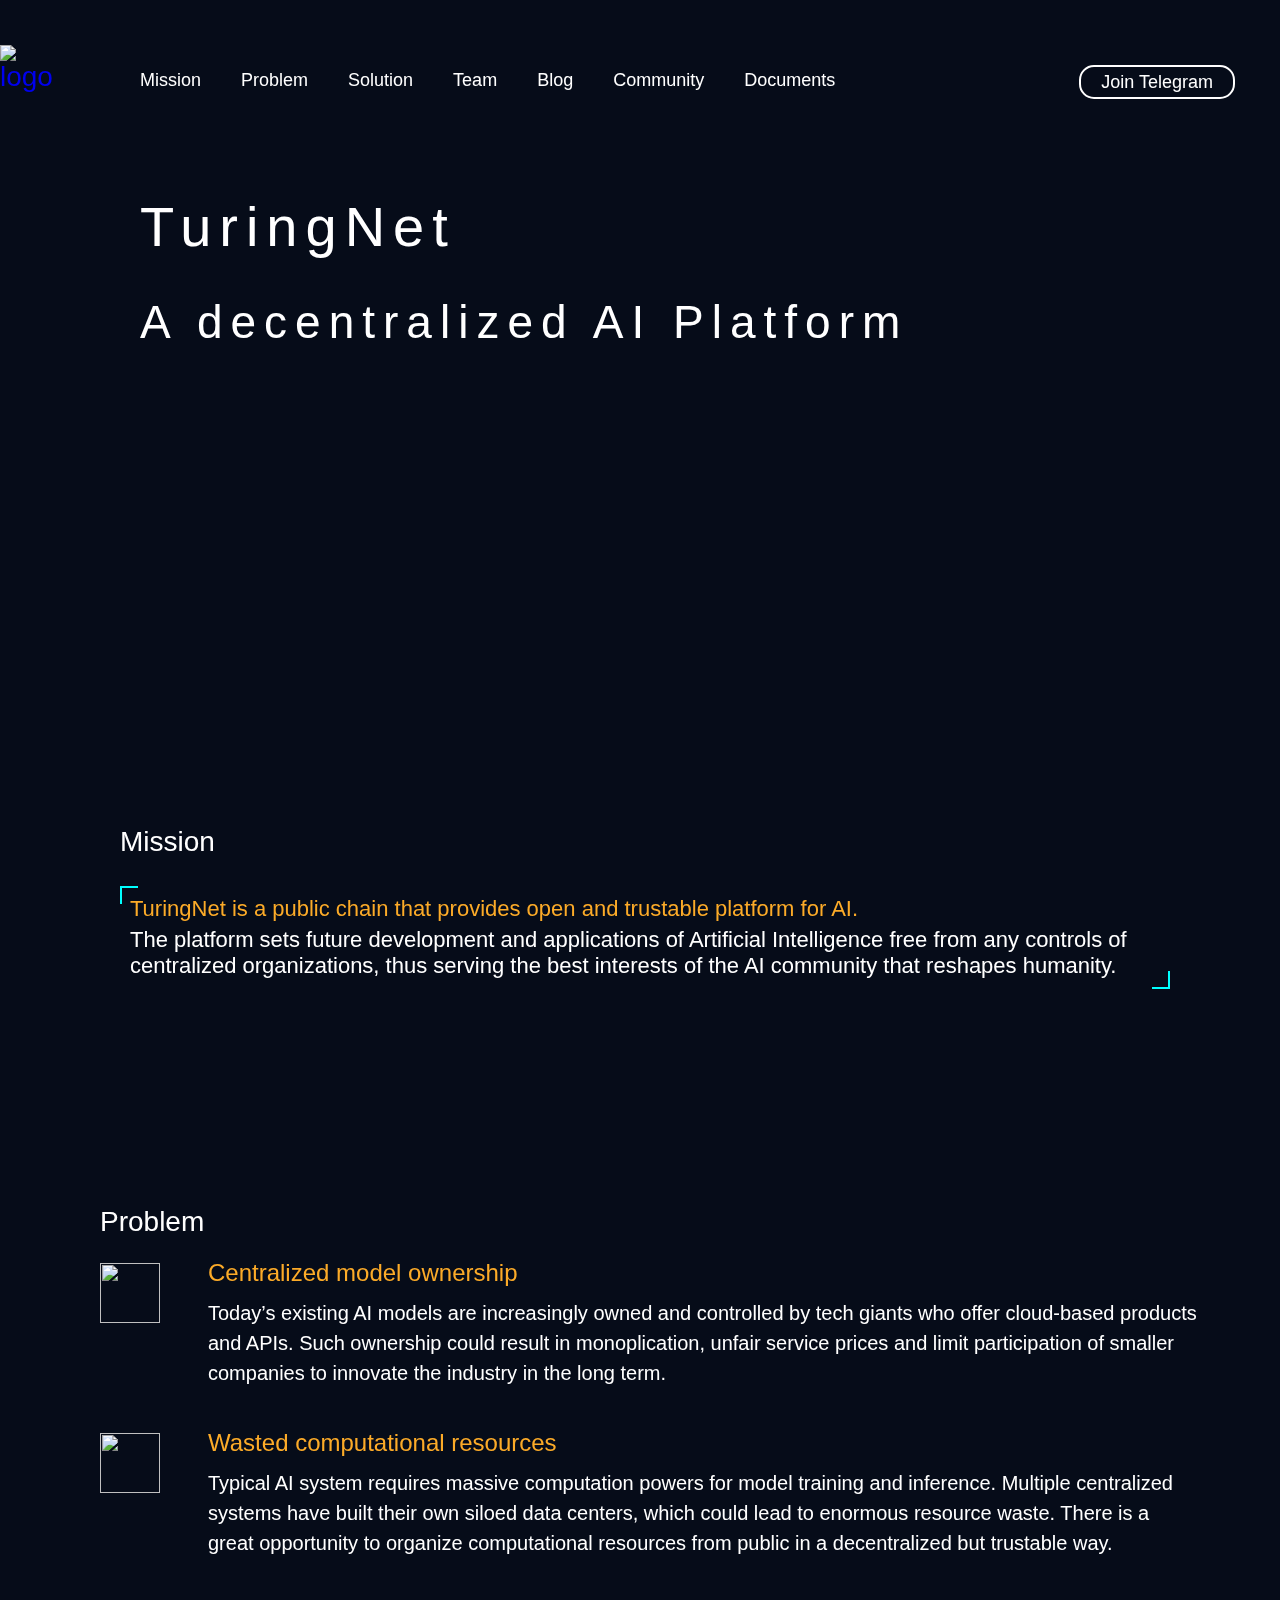
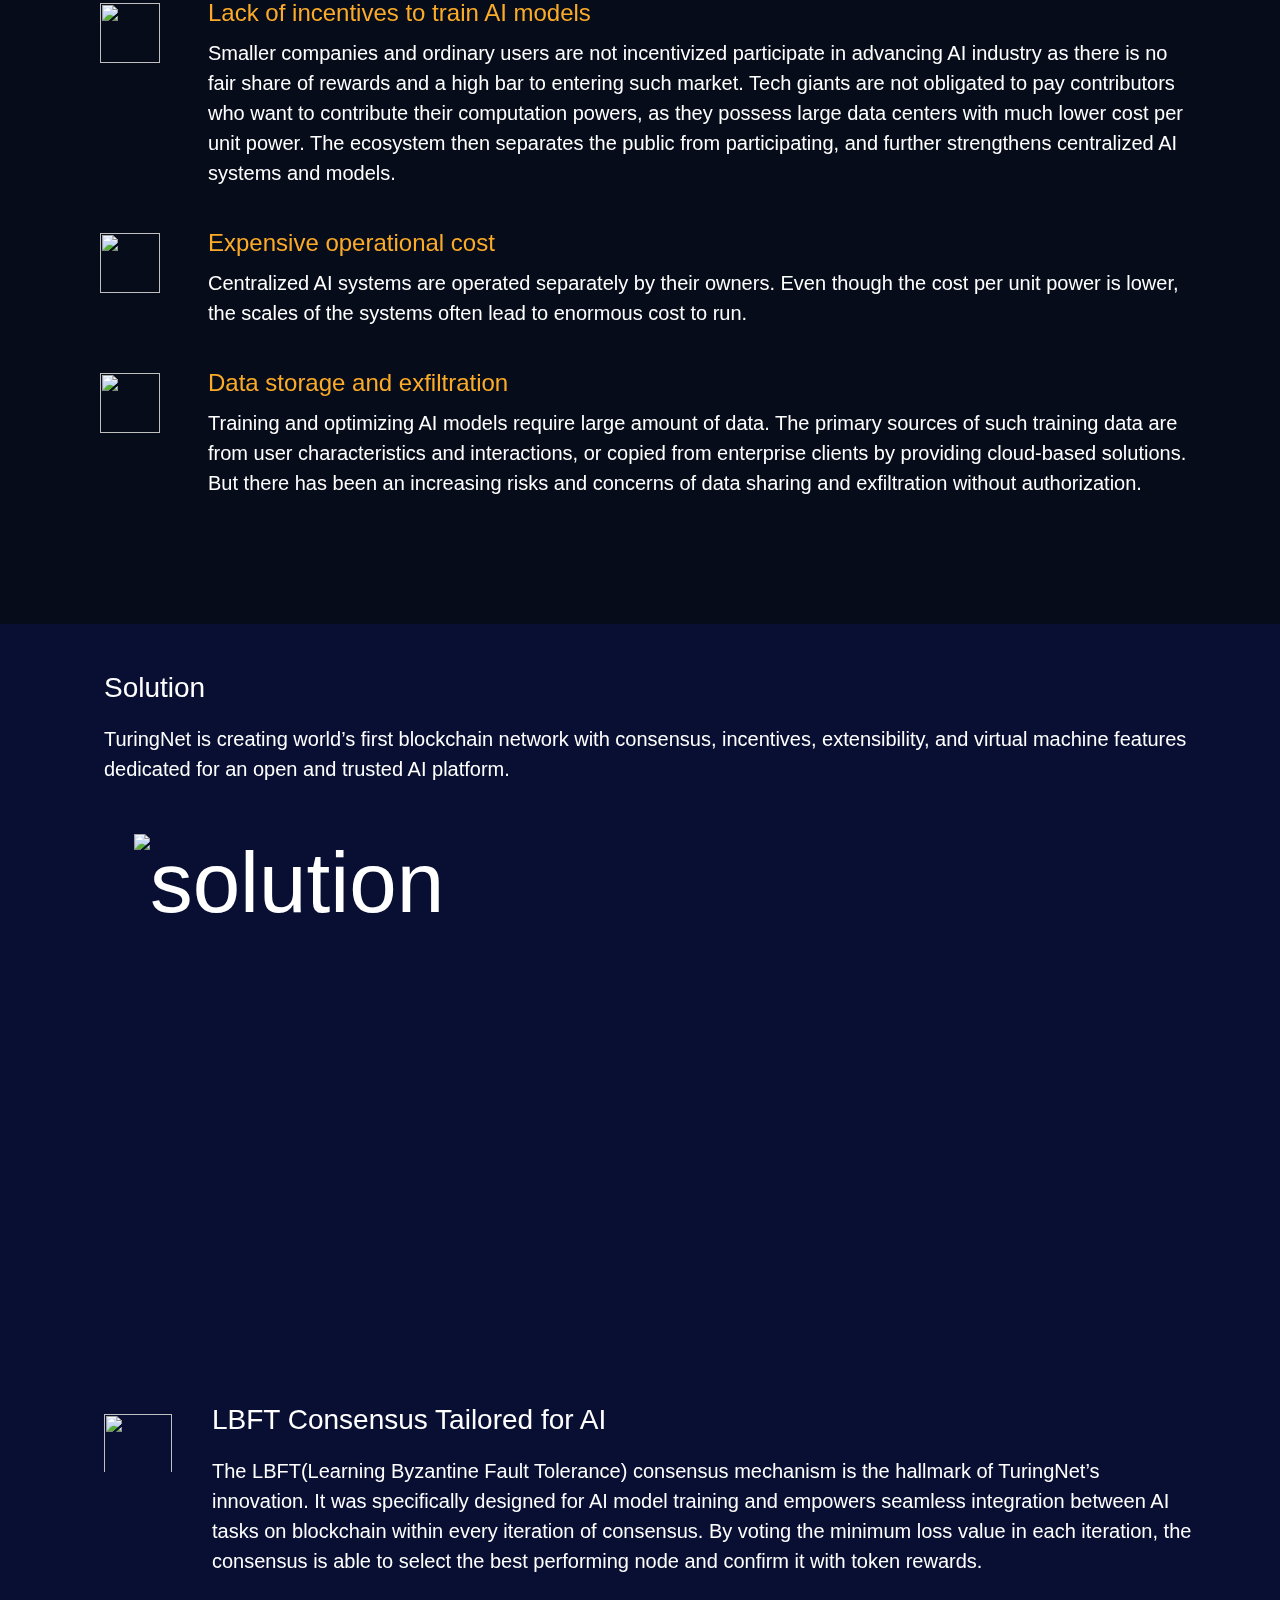
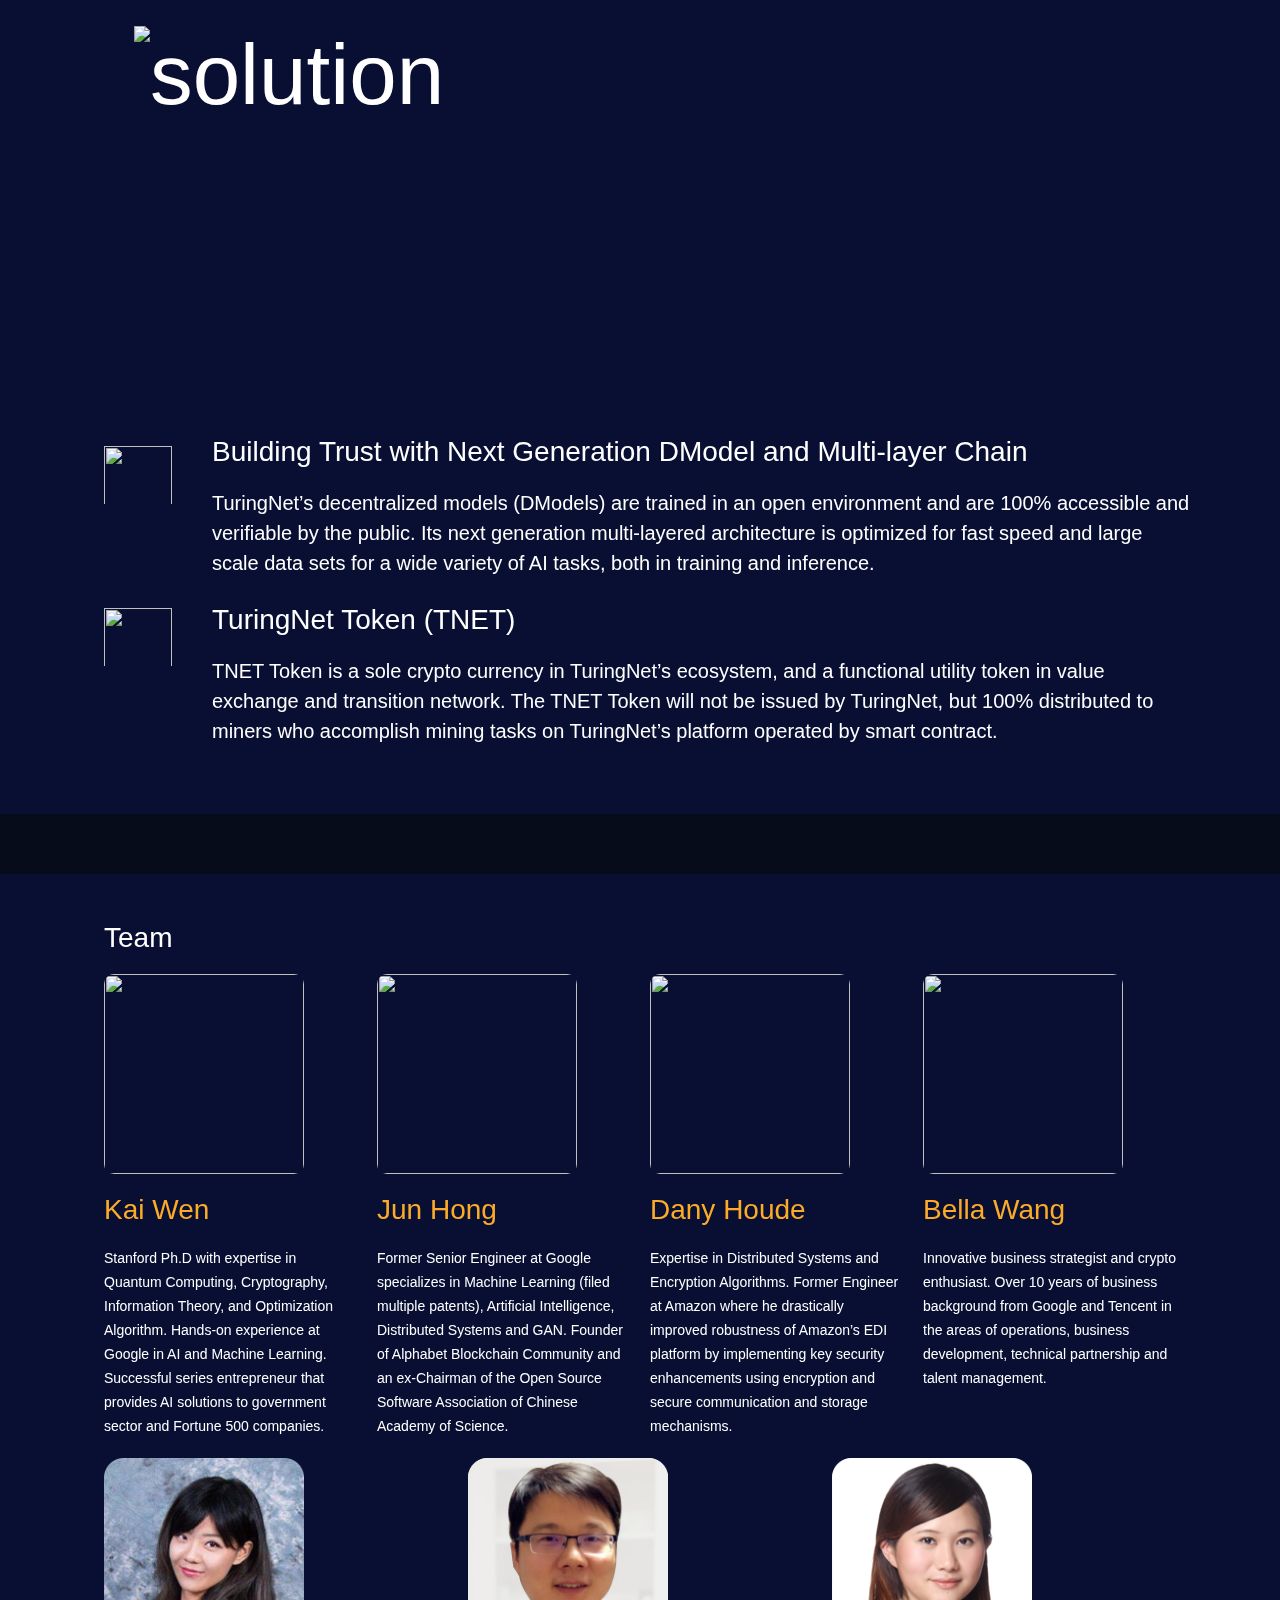
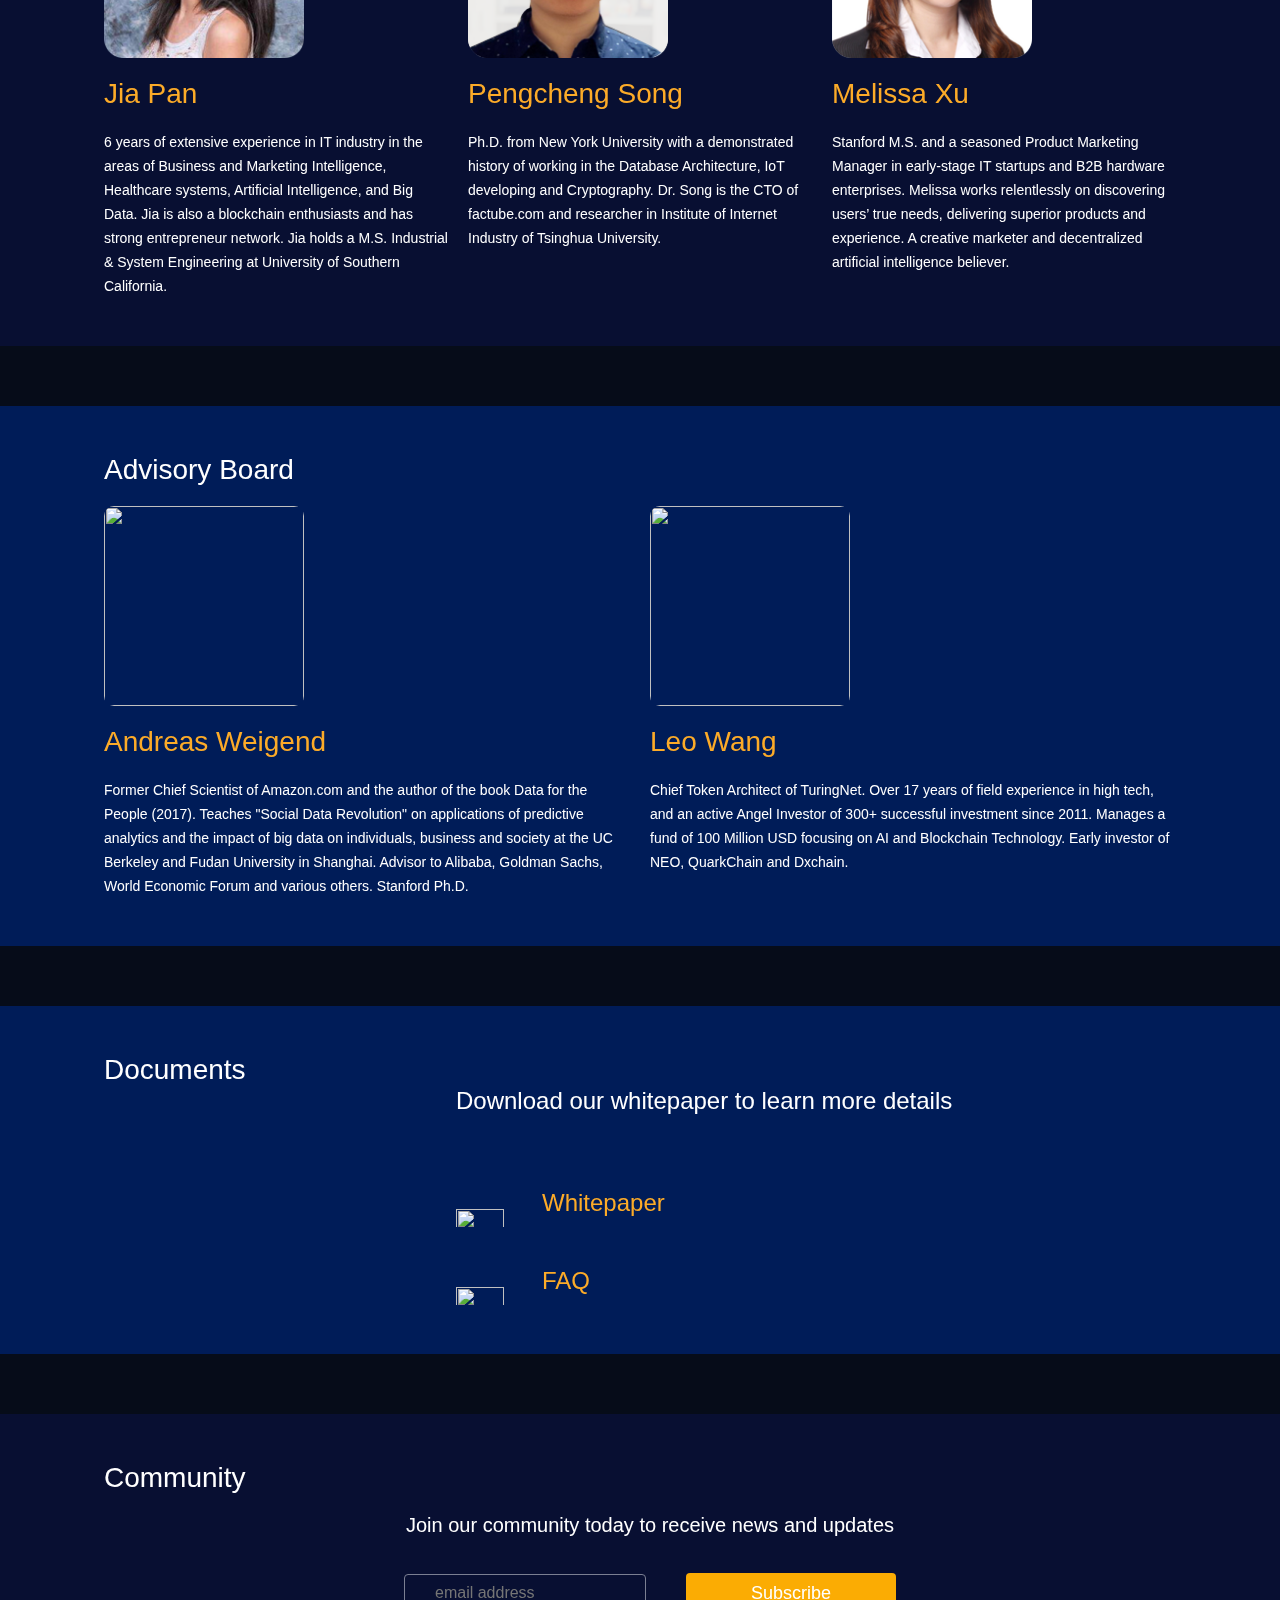
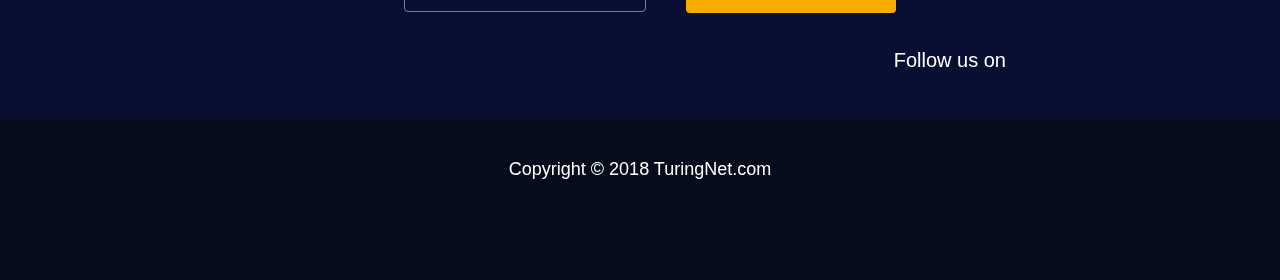
==== commit 496c3167: "Update index.html" ====
--- a/index.html
+++ b/index.html
@@ -349,7 +349,7 @@
                                 top tier institutions including Netflix, IBM’s Center for Advanced Studies, and HP Labs.
                                 Also an Associate Professor at York University and a Visiting Professor at EPFL.
                             </div>
-                        </li> -->
+                        </li> 
                         <li>
                             <img src="./img/person.png" alt="">
                             <h6>Tao Xie</h6>
@@ -366,7 +366,7 @@
                                 Innovation Foundation Award, Google Faculty Research Award, IBM Jazz Innovation Award, and
                                 IBM Faculty Awards.
                             </div>
-                        </li>
+                        </li> -->
                         <li>
                             <img src="./img/Mr-Wang.png" alt="">
                             <h6>Leo Wang </h6>
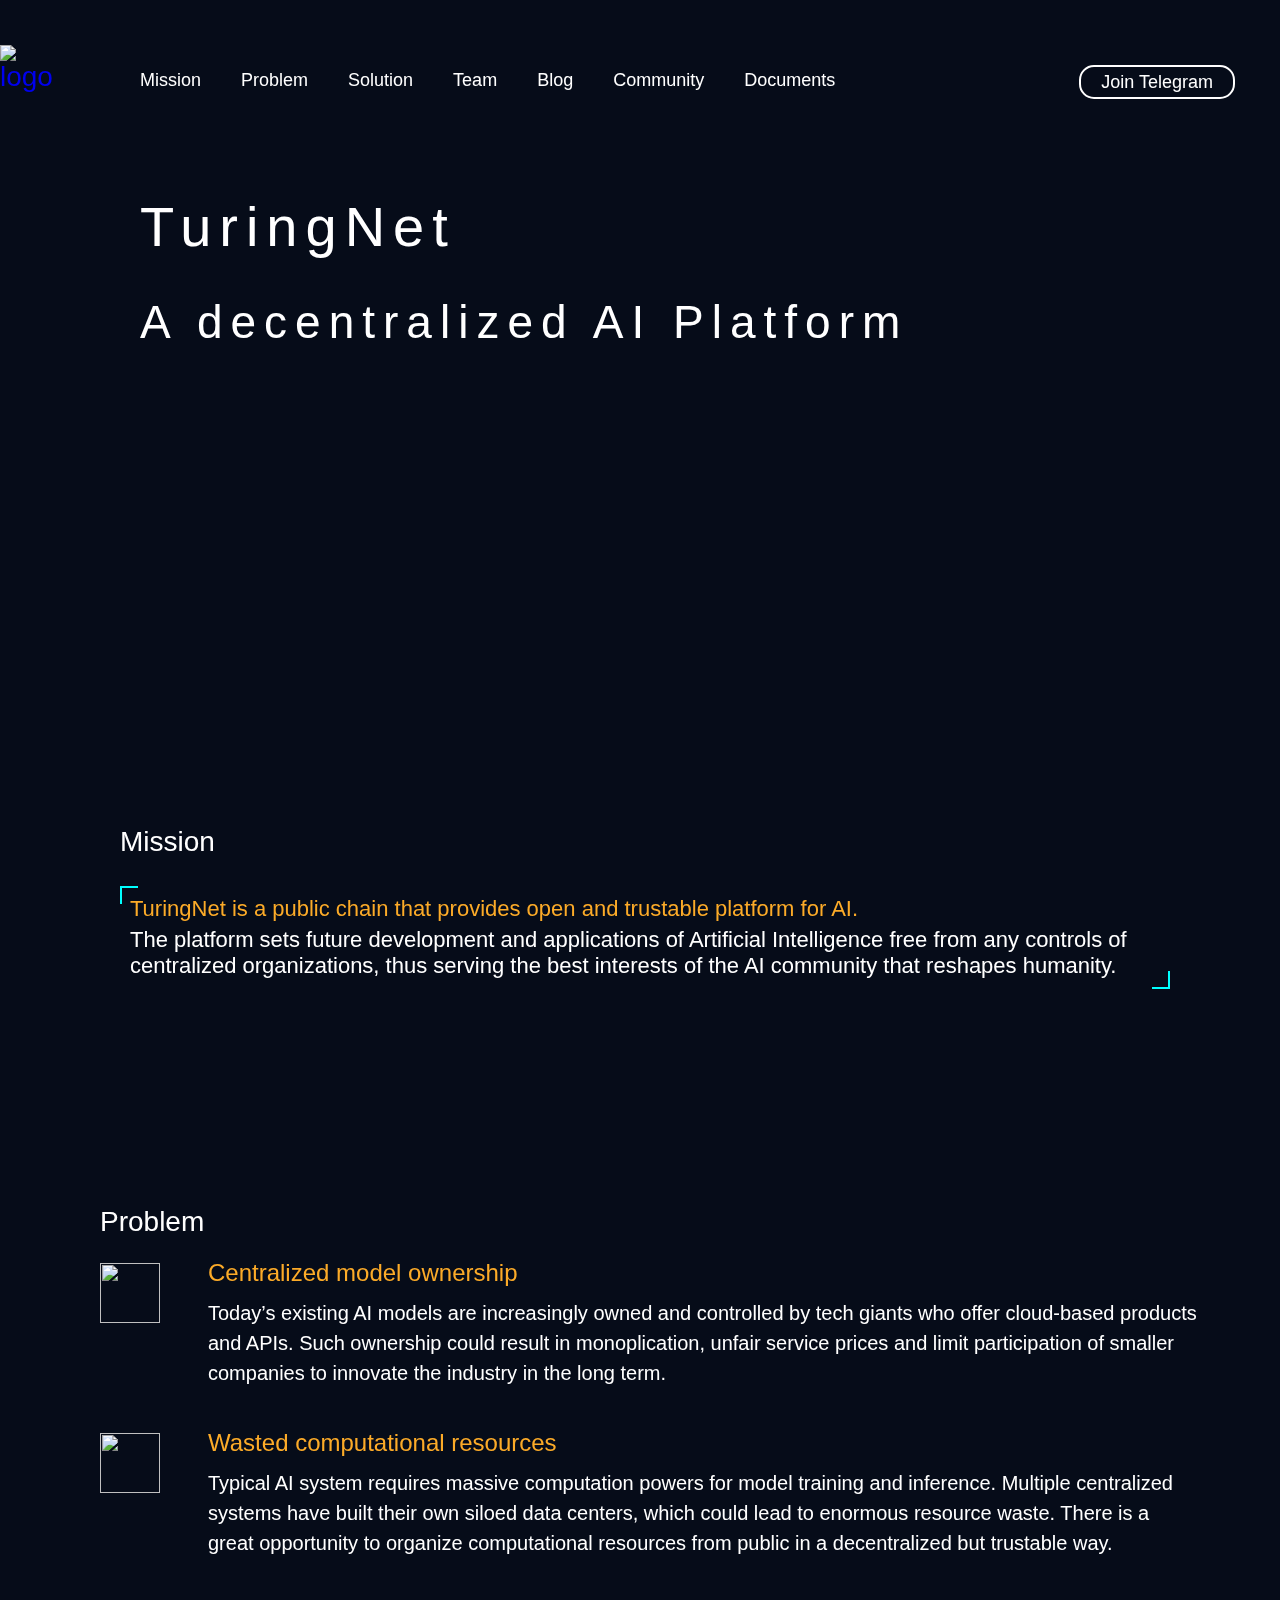
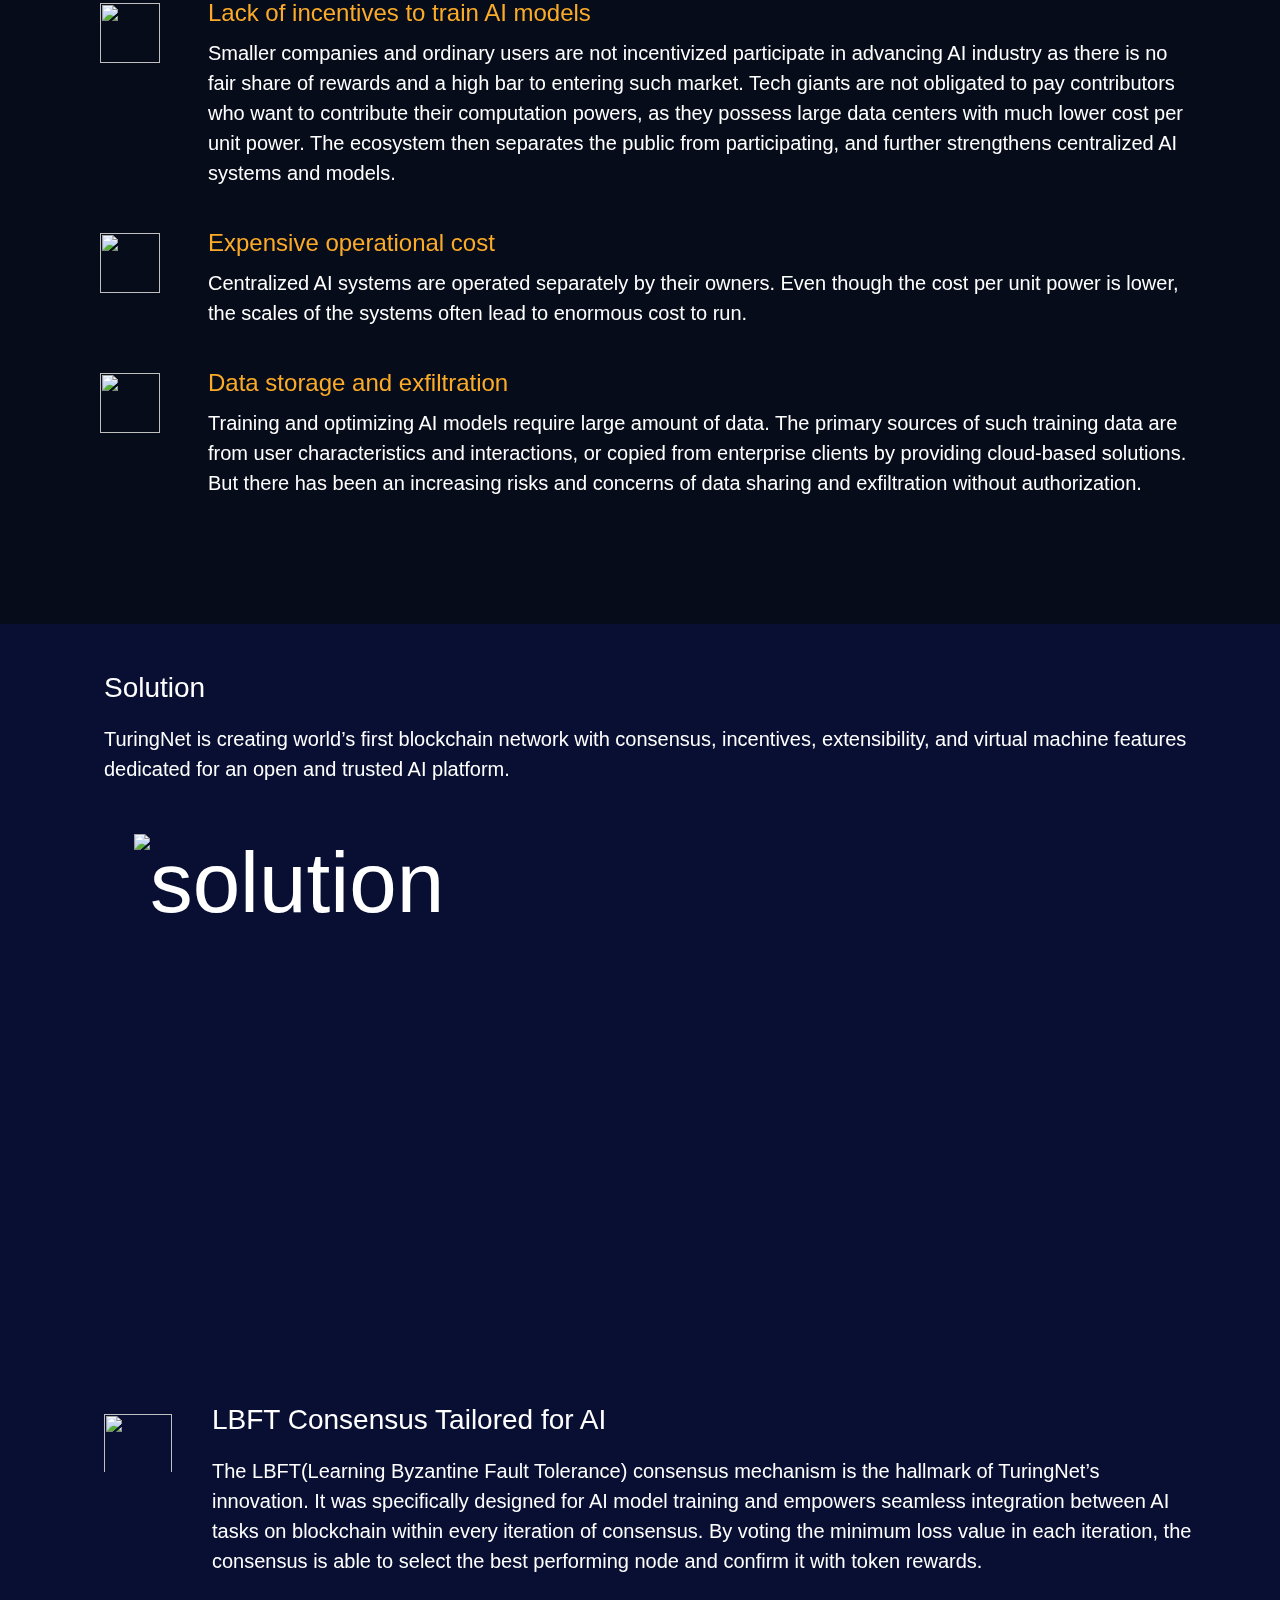
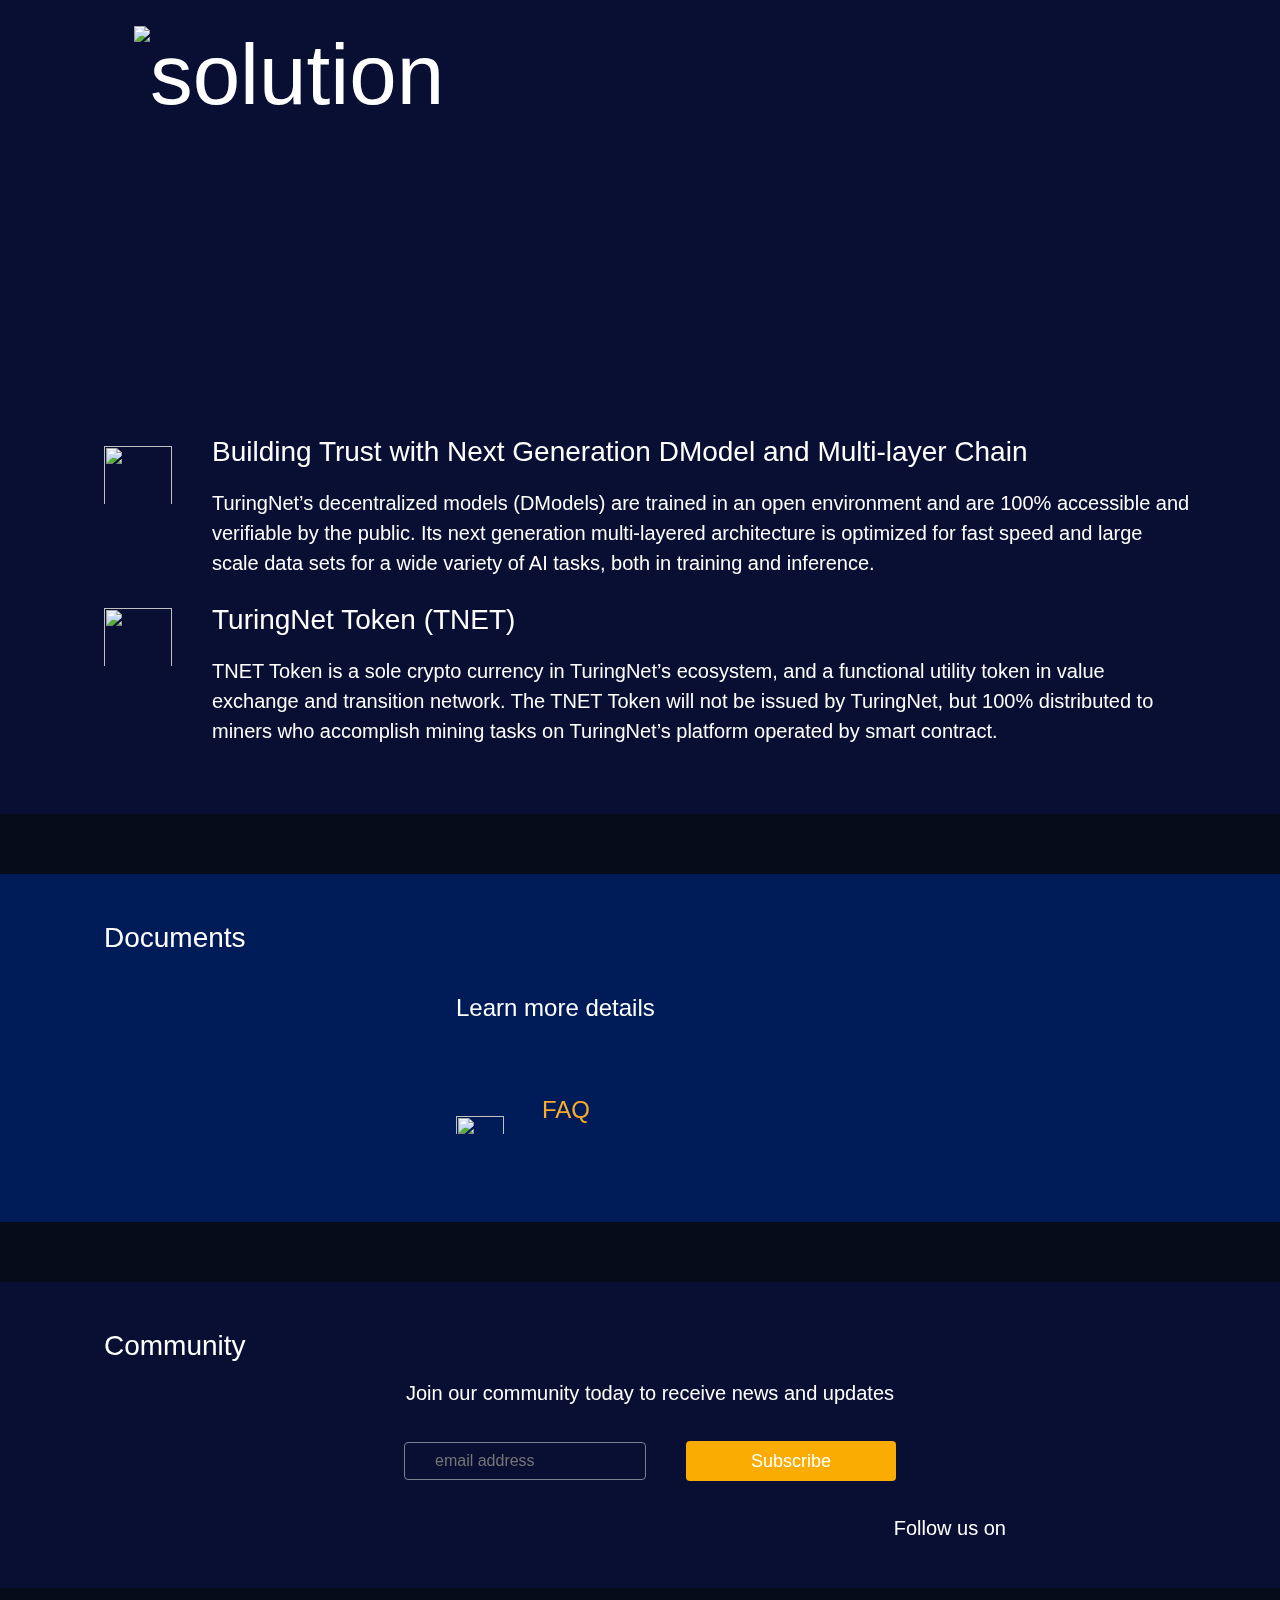
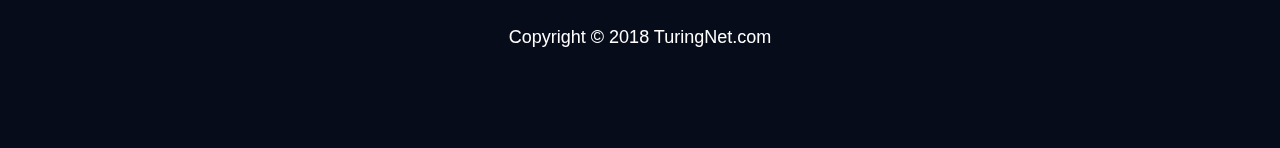
==== commit 0c6969ec: "Remove team, advisory and wp on index" ====
--- a/index.html
+++ b/index.html
@@ -217,171 +217,6 @@
                     </div>
                 </div>
 
-                <div id="team" name="Team" class="m-t-60 bg-080f32 member">
-                    <h4>Team</h4>
-                    <ul class="cl">
-                        <li>
-                            <img src="./img/hong.png" alt="">
-                            <h6>Kai Wen</h6>
-                            <p> Stanford Ph.D with expertise in Quantum Computing, Cryptography, Information Theory, and Optimization
-                                Algorithm. Hands-on experience at Google in AI and Machine Learning. Successful series entrepreneur
-                                that provides AI solutions to government sector and Fortune 500 companies.
-                            </p>
-                            <div class="allIntro">
-                                Stanford Ph.D with expertise in Quantum Computing, Cryptography, Information Theory, and Optimization Algorithm. Hands-on
-                                experience at Google in AI and Machine Learning. Successful series entrepreneur that provides
-                                AI solutions to government sector and Fortune 500 companies.
-                            </div>
-                        </li>
-                        <li>
-                            <img src="./img/kai.png" alt="">
-                            <h6>Jun Hong</h6>
-                            <p>Former Senior Engineer at Google specializes in Machine Learning (filed multiple patents),
-                                Artificial Intelligence, Distributed Systems and GAN. Founder of Alphabet Blockchain Community
-                                and an ex-Chairman of the Open Source Software Association of Chinese Academy of Science.
-                            </p>
-                            <div class="allIntro">
-                                Former Senior Engineer at Google specializes in Machine Learning (filed multiple patents), Artificial
-                                Intelligence, Distributed Systems and GAN. Founder of Alphabet Blockchain Community and an
-                                ex-Chairman of the Open Source Software Association of Chinese Academy of Science.
-                            </div>
-                        </li>
-                        <li>
-                            <img src="./img/dany.png" alt="">
-                            <h6>Dany Houde</h6>
-                            <p> Expertise in Distributed Systems and Encryption Algorithms. Former Engineer at Amazon where
-                                he drastically improved robustness of Amazon’s EDI platform by implementing key security
-                                enhancements using encryption and secure communication and storage mechanisms.
-                            </p>
-                            <div class="allIntro">
-                                Expertise in Distributed Systems and Encryption Algorithms. Former Engineer at Amazon where he drastically improved
-                                robustness of Amazon’s EDI platform by implementing key security enhancements using encryption
-                                and secure communication and storage mechanisms.
-                            </div>
-                        </li>
-                        <li>
-                            <img src="./img/bella.png" alt="">
-                            <h6>Bella Wang</h6>
-                            <p> Innovative business strategist and crypto enthusiast. Over 10 years of business background from
-                                Google and Tencent in the areas of operations, business development, technical partnership
-                                and talent management.
-                            </p>
-                            <div class="allIntro">
-                                Innovative business strategist and crypto enthusiast. Over 10 years of business background from Google and Tencent in the
-                                areas of operations, business development, technical partnership and talent management.
-                            </div>
-                        </li>
-                        <li>
-                            <img src="./img/jia.png" alt="">
-                            <h6>Jia Pan</h6>
-                            <p> 6 years of extensive experience in IT industry in the areas of Business and Marketing Intelligence,
-                              Healthcare systems, Artificial Intelligence, and Big Data. Jia is also a blockchain enthusiasts and has
-                              strong entrepreneur network. Jia holds a M.S. Industrial & System Engineering at University of Southern
-                              California.
-                            </p>
-                            <div class="allIntro">
-                              6 years of extensive experience in IT industry in the areas of Business and Marketing Intelligence,
-                                Healthcare systems, Artificial Intelligence, and Big Data. Jia is also a blockchain enthusiasts and has
-                                strong entrepreneur network. Jia holds a M.S. Industrial & System Engineering at University of Southern
-                                California.
-                            </div>
-                        </li>
-                        <li>
-                            <img src="./img/pengcheng.png" alt="">
-                            <h6>Pengcheng Song</h6>
-                            <p> Ph.D. from New York University with a demonstrated history of working in the Database Architecture,
-                              IoT developing and Cryptography. Dr. Song is the CTO of factube.com and researcher in Institute of
-                              Internet Industry of Tsinghua University.
-                            </p>
-                            <div class="allIntro">
-                              Ph.D. from New York University with a demonstrated history of working in the Database Architecture,
-                                IoT developing and Cryptography. Dr. Song is the CTO of factube.com and researcher in Institute of
-                                Internet Industry of Tsinghua University. He was the former co-founder and CTO of Weiita LED providing
-                                smart illumination equipment for NYPD, Chicago PD and others. He conducted in-depth research on connecting
-                                smart contract of Ethereum with IoT devices and developed the protocol for such application.
-                            </div>
-                        </li>
-                        <li>
-                            <img src="./img/melissa.png" alt="">
-                            <h6>Melissa Xu</h6>
-                            <p> Stanford M.S. and a seasoned Product Marketing Manager in early-stage IT startups and B2B hardware
-                              enterprises. Melissa works relentlessly on discovering users’ true needs, delivering superior products
-                              and experience. A creative marketer and decentralized artificial intelligence believer.
-                            </p>
-                            <div class="allIntro">
-                              Stanford M.S. and a seasoned Product Marketing Manager in early-stage IT startups and B2B hardware
-                                enterprises. Melissa works relentlessly on discovering users’ true needs, delivering superior products
-                                and experience. A creative marketer and decentralized artificial intelligence believer.
-                            </div>
-                        </li>
-                    </ul>
-                </div>
-
-                <div id="advisory" name="Team" class="m-t-60 bg-001c58 member">
-                    <h4>Advisory Board</h4>
-                    <ul class="cl">
-                        <li>
-                            <img src="./img/Weigend.png" alt="">
-                            <h6>Andreas Weigend</h6>
-                            <p>Former Chief Scientist of Amazon.com and the author of the book Data for the People (2017). Teaches
-                                "Social Data Revolution" on applications of predictive analytics and the impact of big data
-                                on individuals, business and society at the UC Berkeley and Fudan University in Shanghai.
-                                Advisor to Alibaba, Goldman Sachs, World Economic Forum and various others. Stanford Ph.D.
-                            </p>
-                            <div class="allIntro">
-                                Former Chief Scientist of Amazon.com and the author of the book Data for the People (2017). Teaches "Social Data Revolution"
-                                on applications of predictive analytics and the impact of big data on individuals, business
-                                and society at the UC Berkeley and Fudan University in Shanghai. Advisor to Alibaba, Goldman
-                                Sachs, World Economic Forum and various others. Stanford Ph.D.
-                            </div>
-                        </li>
-                        <!--
-                        <li>
-                            <img src="./img/Mr-Tim.png" alt="">
-                            <h6>Tim Brencht</h6>
-                            <p>Associate Professor in the Cheriton School of Computer Science at the University of Waterloo.
-                                A Research Scientist at multiple top tier institutions including Netflix, IBM’s Center for
-                                Advanced Studies, and HP Labs. Also an Associate Professor at York University and a Visiting
-                                Professor at EPFL.
-                            </p>
-                            <div class="allIntro">
-                                Associate Professor in the Cheriton School of Computer Science at the University of Waterloo. A Research Scientist at multiple
-                                top tier institutions including Netflix, IBM’s Center for Advanced Studies, and HP Labs.
-                                Also an Associate Professor at York University and a Visiting Professor at EPFL.
-                            </div>
-                        </li> 
-                        <li>
-                            <img src="./img/person.png" alt="">
-                            <h6>Tao Xie</h6>
-                            <p>Professor and Willett Faculty Scholar in the Department of Computer Science at the University
-                                of Illinois at Urbana-Champaign. ACM Distinguished Scientist and an IEEE Fellow. Received
-                                multiple awards including NSF CAREER Award, Microsoft Research Outstanding Collaborators
-                                Award, Microsoft Research Software Engineering Innovation Foundation Award, Google Faculty
-                                Research Award, IBM Jazz Innovation Award, and IBM Faculty Awards.
-                            </p>
-                            <div class="allIntro">
-                                Professor and Willett Faculty Scholar in the Department of Computer Science at the University of Illinois at Urbana-Champaign.
-                                ACM Distinguished Scientist and an IEEE Fellow. Received multiple awards including NSF CAREER
-                                Award, Microsoft Research Outstanding Collaborators Award, Microsoft Research Software Engineering
-                                Innovation Foundation Award, Google Faculty Research Award, IBM Jazz Innovation Award, and
-                                IBM Faculty Awards.
-                            </div>
-                        </li> -->
-                        <li>
-                            <img src="./img/Mr-Wang.png" alt="">
-                            <h6>Leo Wang </h6>
-                            <p>Chief Token Architect of TuringNet. Over 17 years of field experience in high tech, and an active
-                                Angel Investor of 300+ successful investment since 2011. Manages a fund of 100 Million USD
-                                focusing on AI and Blockchain Technology. Early investor of NEO, QuarkChain and Dxchain.
-                            </p>
-                            <div class="allIntro">
-                                Chief Token Architect of TuringNet. Over 17 years of field experience in high tech, and an active Angel Investor of 300+
-                                successful investment since 2011. Manages a fund of 100 Million USD focusing on AI and Blockchain
-                                Technology. Early investor of NEO, QuarkChain and Dxchain.
-                            </div>
-                        </li>
-                    </ul>
-                </div>
                 <div id="documents" name="Documents" class="m-t-60 bg-001c58">
                     <h4>Documents</h4>
                     <div class="dis-flex-center">
@@ -389,11 +224,7 @@
                             <img src="./img/document.png" alt="">
                         </div>
                         <div class="text">
-                            <h6>Download our whitepaper to learn more details</h6>
-                            <div class="dis-flex-center m-b-30">
-                                <img src="./img/docIcon2.png" alt="">
-                                <a href="/whitepaper/TuringNet_Technical_WhitePaper_0.9.pdf">Whitepaper</a>
-                            </div>
+                            <h6>Learn more details</h6>
                             <div class="dis-flex-center">
                                 <img src="./img/docIcon2.png" alt="">
                                 <a href="/faq.html">FAQ</a>
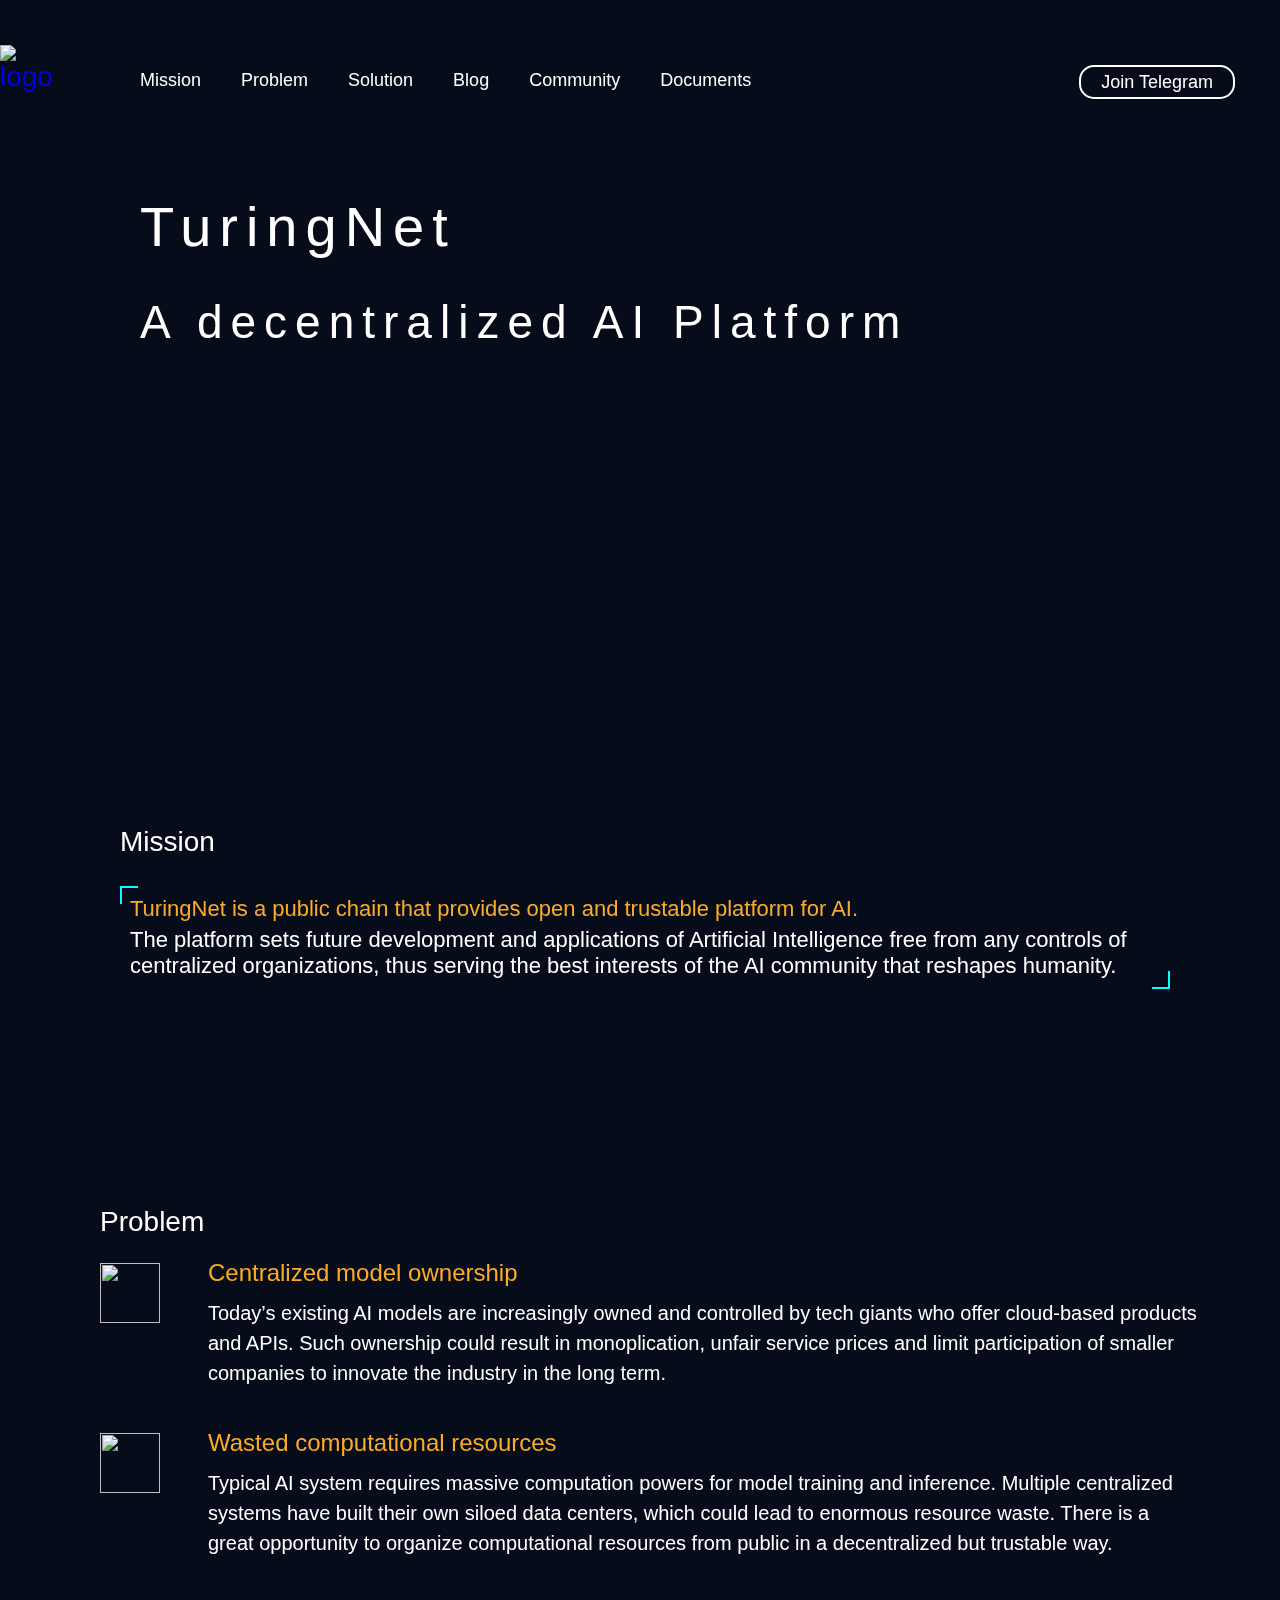
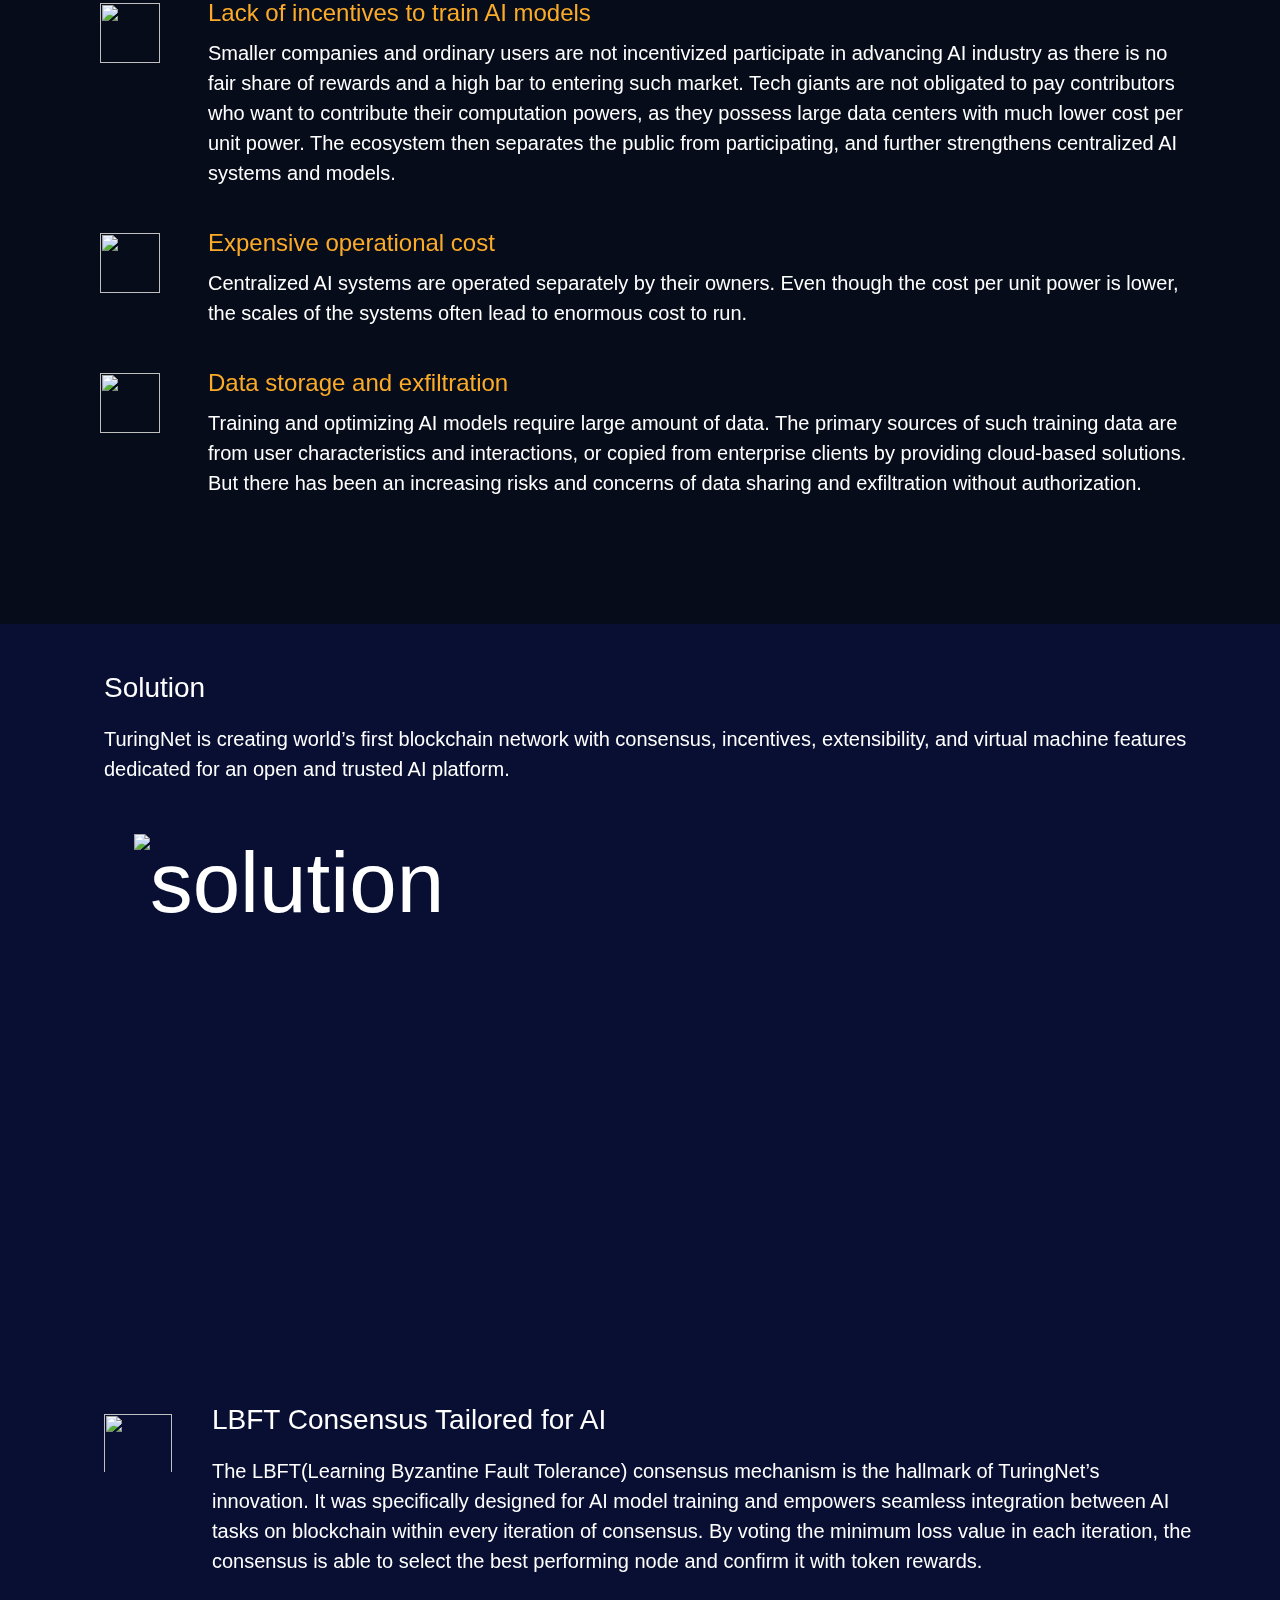
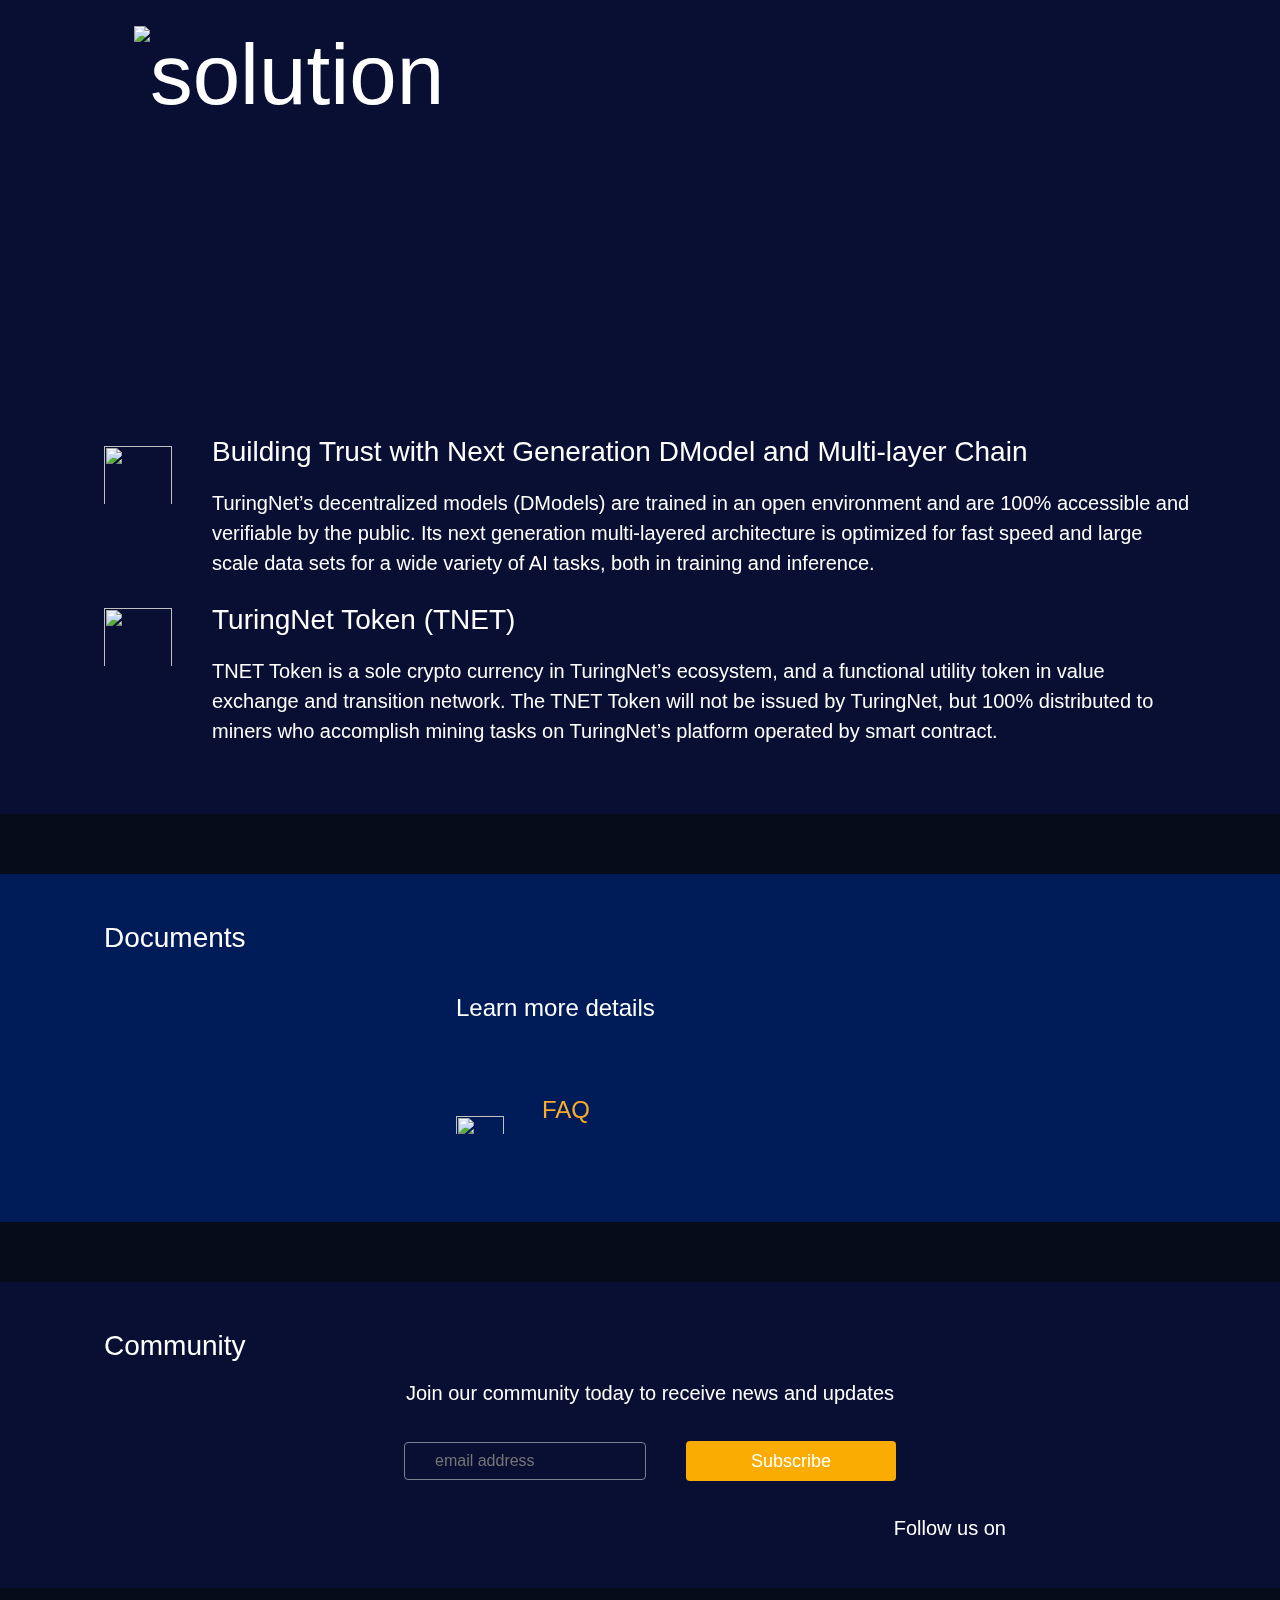
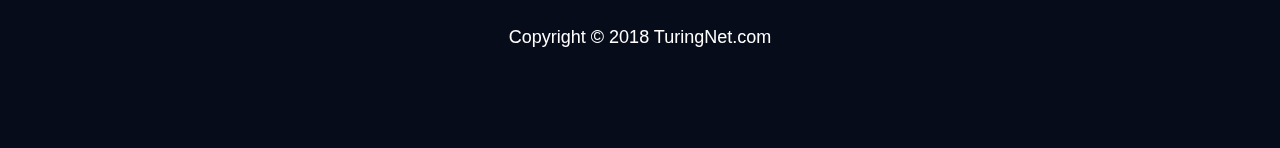
==== commit f41951d4: "Remove nav team" ====
--- a/index.html
+++ b/index.html
@@ -40,9 +40,6 @@
                             </li>
                             <li>
                                 <a href="#solution">Solution</a>
-                            </li>
-                            <li>
-                                <a href="#team">Team</a>
                             </li>
                             <li>
                                 <a href="https://medium.com/turingnet" target="_blank">Blog</a>
